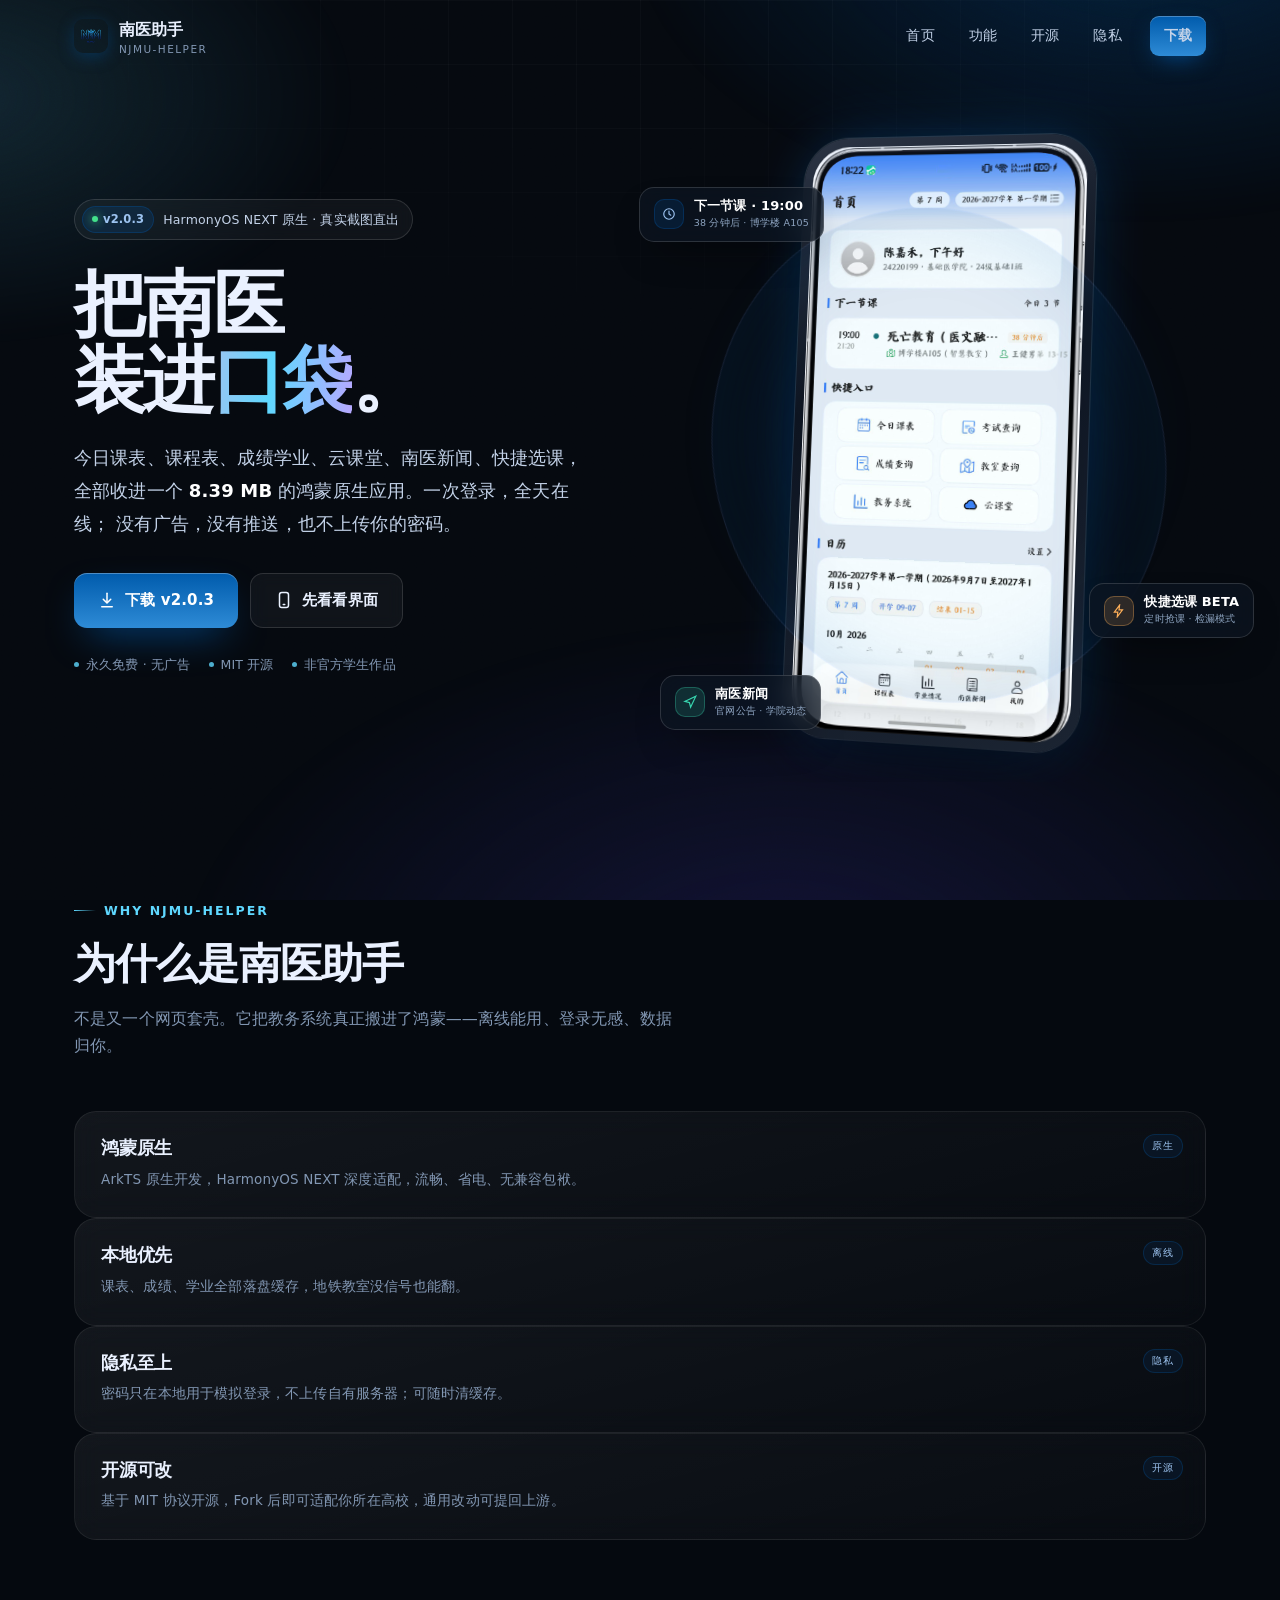
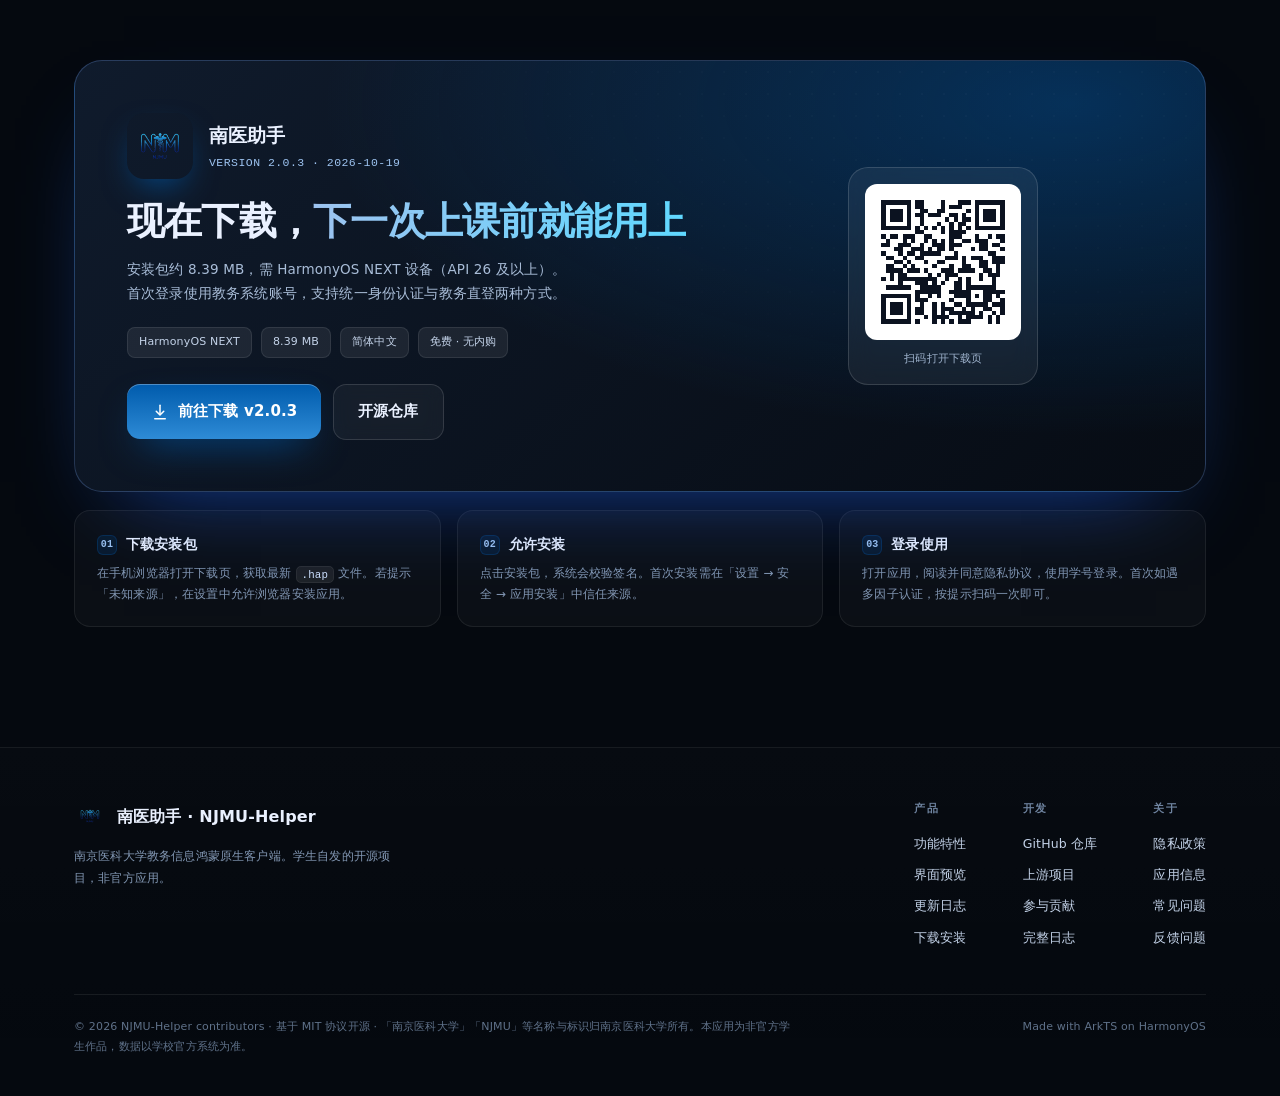
==== docs/index.html @ e56239ab "docs: 添加项目介绍页（GitHub Pages 源 /docs） 南医蓝主题多页面介绍站：首页/功能/开源/隐私，含真实截图、下载二维码与开源地址" ====
<!DOCTYPE html>
<html lang="zh-CN">
<head>
<meta charset="utf-8">
<meta name="viewport" content="width=device-width,initial-scale=1">
<title>南医助手 · 南京医科大学鸿蒙原生教务助手</title>
<meta name="description" content="南京医科大学（NJMU）教务信息鸿蒙原生客户端：课表、成绩、学业、云课堂、南医新闻、快捷选课，本地优先、隐私至上、MIT 开源。">
<link rel="icon" href="assets/icon.png">
<link rel="stylesheet" href="assets/style.css">
</head>
<body>
<div class="bg-layer"></div><div class="bg-grid"></div><div class="grain"></div>
<header class="nav" id="nav">
  <div class="wrap nav-in">
    <a class="brand" href="index.html"><img src="assets/icon.png" alt="南医助手"><span>南医助手<small>NJMU-Helper</small></span></a>
    <nav class="nav-links" id="navLinks">
      <a href="index.html" class="active">首页</a>
      <a href="features.html" class="">功能</a>
      <a href="opensource.html" class="">开源</a>
      <a href="privacy.html" class="">隐私</a>
      <a class="nav-cta" href="https://www.sydxky.cn/detail.php?id=1034" target="_blank" rel="noopener">下载</a>
    </nav>
    <button class="nav-toggle" id="navToggle" aria-label="菜单"><span></span><span></span><span></span></button>
  </div>
</header><main>
<section class="hero">
    <div class="wrap hero-grid">
      <div>
        <div class="badge reveal">
          <b><i></i>v2.0.3</b>
          HarmonyOS NEXT 原生 · 真实截图直出
        </div>
        <h1 class="reveal" style="--d:60ms">把南医<br />装进<em>口袋</em>。</h1>
        <p class="lead reveal" style="--d:120ms">
          今日课表、课程表、成绩学业、云课堂、南医新闻、快捷选课，
          全部收进一个 <b>8.39&nbsp;MB</b> 的鸿蒙原生应用。一次登录，全天在线；
          没有广告，没有推送，也不上传你的密码。
        </p>
        <div class="hero-actions reveal" style="--d:180ms">
          <a class="btn btn-primary" href="https://www.sydxky.cn/detail.php?id=1034" target="_blank" rel="noopener">
            <svg viewBox="0 0 24 24" fill="none" stroke="currentColor" stroke-width="2" stroke-linecap="round" stroke-linejoin="round"><path d="M12 3v12"/><path d="m7 11 5 5 5-5"/><path d="M5 21h14"/></svg>
            下载 v2.0.3
          </a>
          <a class="btn btn-ghost" href="features.html#screens">
            <svg viewBox="0 0 24 24" fill="none" stroke="currentColor" stroke-width="2" stroke-linecap="round" stroke-linejoin="round"><rect x="6" y="2" width="12" height="20" rx="3"/><path d="M11 18h2"/></svg>
            先看看界面
          </a>
        </div>
        <div class="hero-meta reveal" style="--d:240ms">
          <span><i></i>永久免费 · 无广告</span>
          <span><i></i>MIT 开源</span>
          <span><i></i>非官方学生作品</span>
        </div>
      </div>

      <div class="stage reveal" style="--d:140ms">
        <div class="phone">
          <div class="screen">
            <img class="shot" src="assets/shots/home.jpg" alt="南医助手首页：问候语、下一节课、快捷入口与校历" width="912" height="1920" />
          </div>
        </div>
        <div class="float f1">
          <div class="ico">
            <svg width="14" height="14" viewBox="0 0 24 24" fill="none" stroke="currentColor" stroke-width="2" stroke-linecap="round"><circle cx="12" cy="12" r="9"/><path d="M12 7v5l3 2"/></svg>
          </div>
          <div><b>下一节课 · 19:00</b><small>38 分钟后 · 博学楼 A105</small></div>
        </div>
        <div class="float f2">
          <div class="ico" style="background:rgba(255,176,89,.15);border-color:rgba(255,176,89,.32);color:#ffb059">
            <svg width="14" height="14" viewBox="0 0 24 24" fill="none" stroke="currentColor" stroke-width="2" stroke-linecap="round"><path d="M13 2 4 14h6l-1 8 9-12h-6l1-8z"/></svg>
          </div>
          <div><b>快捷选课 BETA</b><small>定时抢课 · 检漏模式</small></div>
        </div>
        <div class="float f3">
          <div class="ico" style="background:rgba(56,214,176,.15);border-color:rgba(56,214,176,.3);color:#38d6b0">
            <svg width="14" height="14" viewBox="0 0 24 24" fill="none" stroke="currentColor" stroke-width="2" stroke-linecap="round"><path d="M3 11 22 2l-9 19-2-8-8-2z"/></svg>
          </div>
          <div><b>南医新闻</b><small>官网公告 · 学院动态</small></div>
        </div>
      </div>
    </div>
  </section>
  <section class="features" id="why">
    <div class="wrap">
      <div class="sec-head reveal">
        <div class="eyebrow">Why NJMU-Helper</div>
        <h2>为什么是南医助手</h2>
        <p>不是又一个网页套壳。它把教务系统真正搬进了鸿蒙——离线能用、登录无感、数据归你。</p>
      </div>
      <div class="grid">
        <article class="card c3 reveal"><span class="tag">原生</span><h3>鸿蒙原生</h3><p>ArkTS 原生开发，HarmonyOS NEXT 深度适配，流畅、省电、无兼容包袱。</p></article>
        <article class="card c3 reveal" style="--d:60ms"><span class="tag">离线</span><h3>本地优先</h3><p>课表、成绩、学业全部落盘缓存，地铁教室没信号也能翻。</p></article>
        <article class="card c3 reveal" style="--d:120ms"><span class="tag">隐私</span><h3>隐私至上</h3><p>密码只在本地用于模拟登录，不上传自有服务器；可随时清缓存。</p></article>
        <article class="card c3 reveal" style="--d:180ms"><span class="tag">开源</span><h3>开源可改</h3><p>基于 MIT 协议开源，Fork 后即可适配你所在高校，通用改动可提回上游。</p></article>
      </div>
    </div>
  </section>
<section class="dl" id="download">
    <div class="wrap">
      <div class="dl-card reveal">
        <div class="dl-left">
          <div class="dl-app">
            <img src="assets/icon.png" alt="南医助手图标" />
            <div><div class="n">南医助手</div><div class="v">VERSION 2.0.3 · 2026-10-19</div></div>
          </div>
          <h2>现在下载，<em>下一次上课前就能用上</em></h2>
          <p class="p">安装包约 8.39&nbsp;MB，需 HarmonyOS NEXT 设备（API 26 及以上）。首次登录使用教务系统账号，支持统一身份认证与教务直登两种方式。</p>
          <div class="dl-meta">
            <span>HarmonyOS NEXT</span>
            <span>8.39 MB</span>
            <span>简体中文</span>
            <span>免费 · 无内购</span>
          </div>
          <div class="dl-btns">
            <a class="btn btn-primary" href="https://www.sydxky.cn/detail.php?id=1034" target="_blank" rel="noopener">
              <svg viewBox="0 0 24 24" fill="none" stroke="currentColor" stroke-width="2" stroke-linecap="round" stroke-linejoin="round"><path d="M12 3v12"/><path d="m7 11 5 5 5-5"/><path d="M5 21h14"/></svg>
              前往下载 v2.0.3
            </a>
            <a class="btn btn-ghost" id="repoBtn2" href="#" target="_blank" rel="noopener">开源仓库</a>
          </div>
        </div>
        <div class="dl-right">
          <div class="qr">
            <div class="code" id="qrBox"><svg viewBox="-2 -2 33 33" xmlns="http://www.w3.org/2000/svg" role="img" aria-label="扫码下载南医助手"><rect x="-2" y="-2" width="33" height="33" fill="#ffffff"/><g fill="#0b1220" shape-rendering="crispEdges"><rect x="0" y="0" width="7" height="1"/><rect x="8" y="0" width="2" height="1"/><rect x="14" y="0" width="1" height="1"/><rect x="18" y="0" width="3" height="1"/><rect x="22" y="0" width="7" height="1"/><rect x="0" y="1" width="1" height="1"/><rect x="6" y="1" width="1" height="1"/><rect x="8" y="1" width="2" height="1"/><rect x="14" y="1" width="1" height="1"/><rect x="16" y="1" width="3" height="1"/><rect x="22" y="1" width="1" height="1"/><rect x="28" y="1" width="1" height="1"/><rect x="0" y="2" width="1" height="1"/><rect x="2" y="2" width="3" height="1"/><rect x="6" y="2" width="1" height="1"/><rect x="9" y="2" width="2" height="1"/><rect x="13" y="2" width="2" height="1"/><rect x="20" y="2" width="1" height="1"/><rect x="22" y="2" width="1" height="1"/><rect x="24" y="2" width="3" height="1"/><rect x="28" y="2" width="1" height="1"/><rect x="0" y="3" width="1" height="1"/><rect x="2" y="3" width="3" height="1"/><rect x="6" y="3" width="1" height="1"/><rect x="8" y="3" width="2" height="1"/><rect x="11" y="3" width="3" height="1"/><rect x="16" y="3" width="2" height="1"/><rect x="19" y="3" width="1" height="1"/><rect x="22" y="3" width="1" height="1"/><rect x="24" y="3" width="3" height="1"/><rect x="28" y="3" width="1" height="1"/><rect x="0" y="4" width="1" height="1"/><rect x="2" y="4" width="3" height="1"/><rect x="6" y="4" width="1" height="1"/><rect x="9" y="4" width="1" height="1"/><rect x="15" y="4" width="1" height="1"/><rect x="17" y="4" width="1" height="1"/><rect x="19" y="4" width="2" height="1"/><rect x="22" y="4" width="1" height="1"/><rect x="24" y="4" width="3" height="1"/><rect x="28" y="4" width="1" height="1"/><rect x="0" y="5" width="1" height="1"/><rect x="6" y="5" width="1" height="1"/><rect x="9" y="5" width="1" height="1"/><rect x="13" y="5" width="1" height="1"/><rect x="16" y="5" width="1" height="1"/><rect x="18" y="5" width="2" height="1"/><rect x="22" y="5" width="1" height="1"/><rect x="28" y="5" width="1" height="1"/><rect x="0" y="6" width="7" height="1"/><rect x="8" y="6" width="1" height="1"/><rect x="10" y="6" width="1" height="1"/><rect x="12" y="6" width="1" height="1"/><rect x="14" y="6" width="1" height="1"/><rect x="16" y="6" width="1" height="1"/><rect x="18" y="6" width="1" height="1"/><rect x="20" y="6" width="1" height="1"/><rect x="22" y="6" width="7" height="1"/><rect x="8" y="7" width="2" height="1"/><rect x="14" y="7" width="1" height="1"/><rect x="16" y="7" width="4" height="1"/><rect x="0" y="8" width="1" height="1"/><rect x="2" y="8" width="2" height="1"/><rect x="5" y="8" width="3" height="1"/><rect x="10" y="8" width="2" height="1"/><rect x="16" y="8" width="3" height="1"/><rect x="22" y="8" width="1" height="1"/><rect x="25" y="8" width="1" height="1"/><rect x="27" y="8" width="2" height="1"/><rect x="1" y="9" width="1" height="1"/><rect x="5" y="9" width="1" height="1"/><rect x="7" y="9" width="1" height="1"/><rect x="10" y="9" width="1" height="1"/><rect x="12" y="9" width="1" height="1"/><rect x="14" y="9" width="1" height="1"/><rect x="16" y="9" width="1" height="1"/><rect x="19" y="9" width="2" height="1"/><rect x="22" y="9" width="3" height="1"/><rect x="28" y="9" width="1" height="1"/><rect x="0" y="10" width="2" height="1"/><rect x="4" y="10" width="3" height="1"/><rect x="9" y="10" width="1" height="1"/><rect x="12" y="10" width="3" height="1"/><rect x="16" y="10" width="3" height="1"/><rect x="23" y="10" width="2" height="1"/><rect x="26" y="10" width="2" height="1"/><rect x="3" y="11" width="2" height="1"/><rect x="7" y="11" width="3" height="1"/><rect x="11" y="11" width="1" height="1"/><rect x="13" y="11" width="2" height="1"/><rect x="16" y="11" width="1" height="1"/><rect x="21" y="11" width="1" height="1"/><rect x="23" y="11" width="2" height="1"/><rect x="28" y="11" width="1" height="1"/><rect x="0" y="12" width="1" height="1"/><rect x="4" y="12" width="1" height="1"/><rect x="6" y="12" width="2" height="1"/><rect x="9" y="12" width="5" height="1"/><rect x="17" y="12" width="1" height="1"/><rect x="25" y="12" width="2" height="1"/><rect x="1" y="13" width="2" height="1"/><rect x="5" y="13" width="1" height="1"/><rect x="8" y="13" width="2" height="1"/><rect x="15" y="13" width="3" height="1"/><rect x="19" y="13" width="1" height="1"/><rect x="21" y="13" width="3" height="1"/><rect x="26" y="13" width="3" height="1"/><rect x="3" y="14" width="2" height="1"/><rect x="6" y="14" width="1" height="1"/><rect x="10" y="14" width="1" height="1"/><rect x="13" y="14" width="2" height="1"/><rect x="19" y="14" width="1" height="1"/><rect x="23" y="14" width="2" height="1"/><rect x="26" y="14" width="3" height="1"/><rect x="1" y="15" width="2" height="1"/><rect x="5" y="15" width="1" height="1"/><rect x="7" y="15" width="1" height="1"/><rect x="12" y="15" width="1" height="1"/><rect x="16" y="15" width="1" height="1"/><rect x="19" y="15" width="2" height="1"/><rect x="23" y="15" width="2" height="1"/><rect x="27" y="15" width="1" height="1"/><rect x="1" y="16" width="4" height="1"/><rect x="6" y="16" width="3" height="1"/><rect x="10" y="16" width="1" height="1"/><rect x="14" y="16" width="3" height="1"/><rect x="18" y="16" width="4" height="1"/><rect x="24" y="16" width="2" height="1"/><rect x="27" y="16" width="1" height="1"/><rect x="2" y="17" width="1" height="1"/><rect x="4" y="17" width="2" height="1"/><rect x="11" y="17" width="1" height="1"/><rect x="13" y="17" width="1" height="1"/><rect x="15" y="17" width="3" height="1"/><rect x="23" y="17" width="1" height="1"/><rect x="25" y="17" width="3" height="1"/><rect x="0" y="18" width="1" height="1"/><rect x="2" y="18" width="1" height="1"/><rect x="4" y="18" width="9" height="1"/><rect x="15" y="18" width="1" height="1"/><rect x="18" y="18" width="1" height="1"/><rect x="20" y="18" width="1" height="1"/><rect x="23" y="18" width="1" height="1"/><rect x="26" y="18" width="1" height="1"/><rect x="4" y="19" width="1" height="1"/><rect x="8" y="19" width="3" height="1"/><rect x="12" y="19" width="1" height="1"/><rect x="14" y="19" width="1" height="1"/><rect x="17" y="19" width="2" height="1"/><rect x="20" y="19" width="1" height="1"/><rect x="26" y="19" width="1" height="1"/><rect x="1" y="20" width="6" height="1"/><rect x="9" y="20" width="5" height="1"/><rect x="17" y="20" width="2" height="1"/><rect x="20" y="20" width="7" height="1"/><rect x="8" y="21" width="6" height="1"/><rect x="16" y="21" width="5" height="1"/><rect x="24" y="21" width="5" height="1"/><rect x="0" y="22" width="7" height="1"/><rect x="8" y="22" width="1" height="1"/><rect x="11" y="22" width="1" height="1"/><rect x="13" y="22" width="1" height="1"/><rect x="17" y="22" width="4" height="1"/><rect x="22" y="22" width="1" height="1"/><rect x="24" y="22" width="2" height="1"/><rect x="27" y="22" width="1" height="1"/><rect x="0" y="23" width="1" height="1"/><rect x="6" y="23" width="1" height="1"/><rect x="8" y="23" width="3" height="1"/><rect x="16" y="23" width="1" height="1"/><rect x="20" y="23" width="1" height="1"/><rect x="24" y="23" width="2" height="1"/><rect x="28" y="23" width="1" height="1"/><rect x="0" y="24" width="1" height="1"/><rect x="2" y="24" width="3" height="1"/><rect x="6" y="24" width="1" height="1"/><rect x="9" y="24" width="1" height="1"/><rect x="12" y="24" width="1" height="1"/><rect x="14" y="24" width="1" height="1"/><rect x="17" y="24" width="2" height="1"/><rect x="20" y="24" width="5" height="1"/><rect x="26" y="24" width="3" height="1"/><rect x="0" y="25" width="1" height="1"/><rect x="2" y="25" width="3" height="1"/><rect x="6" y="25" width="1" height="1"/><rect x="8" y="25" width="2" height="1"/><rect x="12" y="25" width="1" height="1"/><rect x="14" y="25" width="3" height="1"/><rect x="19" y="25" width="1" height="1"/><rect x="21" y="25" width="1" height="1"/><rect x="24" y="25" width="2" height="1"/><rect x="28" y="25" width="1" height="1"/><rect x="0" y="26" width="1" height="1"/><rect x="2" y="26" width="3" height="1"/><rect x="6" y="26" width="1" height="1"/><rect x="8" y="26" width="2" height="1"/><rect x="12" y="26" width="1" height="1"/><rect x="14" y="26" width="1" height="1"/><rect x="16" y="26" width="6" height="1"/><rect x="23" y="26" width="1" height="1"/><rect x="26" y="26" width="1" height="1"/><rect x="28" y="26" width="1" height="1"/><rect x="0" y="27" width="1" height="1"/><rect x="6" y="27" width="1" height="1"/><rect x="10" y="27" width="1" height="1"/><rect x="12" y="27" width="4" height="1"/><rect x="18" y="27" width="1" height="1"/><rect x="20" y="27" width="4" height="1"/><rect x="25" y="27" width="1" height="1"/><rect x="27" y="27" width="1" height="1"/><rect x="0" y="28" width="7" height="1"/><rect x="8" y="28" width="1" height="1"/><rect x="12" y="28" width="1" height="1"/><rect x="14" y="28" width="1" height="1"/><rect x="16" y="28" width="1" height="1"/><rect x="18" y="28" width="3" height="1"/><rect x="25" y="28" width="1" height="1"/><rect x="27" y="28" width="1" height="1"/></g></svg></div>
            <span>扫码打开下载页</span>
          </div>
        </div>
      </div>

      <div class="steps">
        <div class="step reveal"><b><i>01</i>下载安装包</b><p>在手机浏览器打开下载页，获取最新 <code>.hap</code> 文件。若提示「未知来源」，在设置中允许浏览器安装应用。</p></div>
        <div class="step reveal" style="--d:70ms"><b><i>02</i>允许安装</b><p>点击安装包，系统会校验签名。首次安装需在「设置 → 安全 → 应用安装」中信任来源。</p></div>
        <div class="step reveal" style="--d:140ms"><b><i>03</i>登录使用</b><p>打开应用，阅读并同意隐私协议，使用学号登录。首次如遇多因子认证，按提示扫码一次即可。</p></div>
      </div>
    </div>
  </section>
</main>
<footer>
  <div class="wrap">
    <div class="foot-top">
      <div class="foot-brand">
        <div><img src="assets/icon.png" alt="">南医助手 · NJMU-Helper</div>
        <p>南京医科大学教务信息鸿蒙原生客户端。学生自发的开源项目，非官方应用。</p>
      </div>
      <div class="foot-links">
        <div class="foot-col"><h5>产品</h5>
          <a href="features.html">功能特性</a>
          <a href="features.html#screens">界面预览</a>
          <a href="opensource.html#changelog">更新日志</a>
          <a href="https://www.sydxky.cn/detail.php?id=1034" target="_blank" rel="noopener">下载安装</a>
        </div>
        <div class="foot-col"><h5>开发</h5>
          <a id="repoBtn3" href="#" target="_blank" rel="noopener">GitHub 仓库</a>
          <a href="https://github.com/FengHDSL/XJAU-Helper" target="_blank" rel="noopener">上游项目</a>
          <a id="contribLink" href="#" target="_blank" rel="noopener">参与贡献</a>
          <a id="changelogLink" href="#" target="_blank" rel="noopener">完整日志</a>
        </div>
        <div class="foot-col"><h5>关于</h5>
          <a href="privacy.html">隐私政策</a>
          <a href="features.html">应用信息</a>
          <a href="features.html#faq">常见问题</a>
          <a href="https://www.sydxky.cn/detail.php?id=1034" target="_blank" rel="noopener">反馈问题</a>
        </div>
      </div>
    </div>
    <div class="foot-bot">
      <div class="disclaimer">© 2026 NJMU-Helper contributors · 基于 MIT 协议开源 · 「南京医科大学」「NJMU」等名称与标识归南京医科大学所有。本应用为非官方学生作品，数据以学校官方系统为准。</div>
      <div>Made with ArkTS on HarmonyOS</div>
    </div>
  </div>
</footer>
<script src="assets/app.js"></script>
</body>
</html>
---- docs/assets/style.css ----
/* ============ tokens ============ */
:root{
  --bg:#05090f;
  --bg-soft:#070d16;
  --ink:#eaf1ff;
  --ink-2:#c3d2e8;
  --muted:#8297b3;
  --muted-2:#5f7189;
  --brand:#005bac;
  --brand-2:#5fd8ff;
  --brand-deep:#005bac;
  --line:rgba(255,255,255,.075);
  --line-2:rgba(255,255,255,.13);
  --glass:rgba(255,255,255,.042);
  --glass-2:rgba(255,255,255,.07);
  --accent:#005bac;
  --accent-2:#2e8bd6;
  --accent-bright:#9dc3f0;
  --accent-glow:rgba(0,91,172,.5);
  --radius:22px;
  --shadow:0 30px 80px -30px rgba(0,0,0,.85);
  --font:"HarmonyOS Sans SC","PingFang SC","MiSans","Noto Sans SC","Microsoft YaHei",system-ui,-apple-system,"Segoe UI",sans-serif;
  --mono:"SF Mono","JetBrains Mono","Cascadia Code",ui-monospace,Menlo,Consolas,monospace;
  --max:1180px;
}
*{box-sizing:border-box}
html{scroll-behavior:smooth;scroll-padding-top:88px;-webkit-text-size-adjust:100%}
body{
  margin:0;background:var(--bg);color:var(--ink);font-family:var(--font);
  font-size:16px;line-height:1.7;letter-spacing:.01em;
  -webkit-font-smoothing:antialiased;overflow-x:hidden;
}
::selection{background:rgba(0,91,172,.35);color:#fff}
a{color:inherit;text-decoration:none}
code{font-family:var(--mono);font-size:.9em;padding:1.5px 5px;border-radius:5px;background:rgba(255,255,255,.075);border:1px solid rgba(255,255,255,.06);color:#cfe2ff}
img{max-width:100%;display:block}
button{font-family:inherit;border:0;background:none;color:inherit;cursor:pointer}
h1,h2,h3,h4{margin:0;font-weight:650;letter-spacing:-.02em;line-height:1.18}
p{margin:0}
ul{margin:0;padding:0;list-style:none}

/* ============ background layers ============ */
.bg-layer{position:fixed;inset:0;z-index:-2;overflow:hidden;pointer-events:none}
.bg-layer::before{
  content:"";position:absolute;inset:-20%;
  background:
    radial-gradient(46% 38% at 78% 8%,rgba(0,91,172,.30),transparent 62%),
    radial-gradient(34% 30% at 12% 22%,rgba(95,216,255,.14),transparent 65%),
    radial-gradient(50% 42% at 58% 92%,rgba(88,72,255,.16),transparent 68%);
  filter:blur(10px);
  animation:drift 24s ease-in-out infinite alternate;
}
@keyframes drift{
  0%{transform:translate3d(0,0,0) scale(1)}
  100%{transform:translate3d(-2.5%,2%,0) scale(1.06)}
}
.bg-grid{
  position:fixed;inset:0;z-index:-2;pointer-events:none;
  background-image:linear-gradient(rgba(255,255,255,.045) 1px,transparent 1px),
                   linear-gradient(90deg,rgba(255,255,255,.045) 1px,transparent 1px);
  background-size:64px 64px;
  mask-image:radial-gradient(ellipse 70% 55% at 50% 0%,#000 20%,transparent 78%);
  -webkit-mask-image:radial-gradient(ellipse 70% 55% at 50% 0%,#000 20%,transparent 78%);
  opacity:.6;
}
.grain{
  position:fixed;inset:0;z-index:-1;pointer-events:none;opacity:.28;mix-blend-mode:overlay;
  background-image:url("data:image/svg+xml,%3Csvg xmlns='http://www.w3.org/2000/svg' width='160' height='160'%3E%3Cfilter id='n'%3E%3CfeTurbulence type='fractalNoise' baseFrequency='.85' numOctaves='3'/%3E%3C/filter%3E%3Crect width='160' height='160' filter='url(%23n)' opacity='.5'/%3E%3C/svg%3E");
}

/* ============ layout ============ */
.wrap{width:100%;max-width:var(--max);margin:0 auto;padding:0 24px}
section{position:relative}
.sec-head{max-width:720px;margin-bottom:52px}
.eyebrow{
  display:inline-flex;align-items:center;gap:8px;
  font-size:12.5px;letter-spacing:.16em;text-transform:uppercase;
  color:var(--brand-2);font-weight:600;margin-bottom:18px;
}
.eyebrow::before{content:"";width:22px;height:1px;background:linear-gradient(90deg,var(--brand-2),transparent)}
.sec-head h2{font-size:clamp(28px,3.4vw,42px);margin-bottom:16px}
.sec-head h2 em{font-style:normal;background:linear-gradient(100deg,#9dc3f0,#5fd8ff 60%,#9dc3f0);-webkit-background-clip:text;background-clip:text;color:transparent}
.sec-head p{color:var(--muted);font-size:16px;max-width:600px}

/* ============ nav ============ */
.nav{
  position:fixed;top:0;left:0;right:0;z-index:60;
  transition:background .35s ease,border-color .35s ease,backdrop-filter .35s ease;
  border-bottom:1px solid transparent;
}
.nav.scrolled{
  background:rgba(5,9,15,.72);backdrop-filter:blur(20px) saturate(150%);
  -webkit-backdrop-filter:blur(20px) saturate(150%);
  border-bottom-color:var(--line);
}
.nav-in{display:flex;align-items:center;gap:14px;height:72px}
.brand{display:flex;align-items:center;gap:11px;font-weight:700;letter-spacing:-.01em;font-size:16px}
.brand img{width:34px;height:34px;border-radius:9px;box-shadow:0 4px 16px rgba(0,91,172,.35)}
.brand span small{display:block;font-size:10.5px;font-weight:500;letter-spacing:.14em;color:var(--muted);text-transform:uppercase;line-height:1.2}
.nav-links{display:flex;gap:6px;margin-left:auto}
.nav-links a{
  padding:8px 14px;border-radius:9px;font-size:14px;color:var(--ink-2);
  transition:color .2s,background .2s;
}
.nav-links a:hover{color:#fff;background:var(--glass)}
.nav-cta{
  margin-left:8px;display:inline-flex;align-items:center;gap:8px;
  padding:9px 18px;border-radius:11px;font-size:14px;font-weight:600;
  background:linear-gradient(180deg,#005bac,#2e8bd6);
  box-shadow:0 8px 24px -8px rgba(0,91,172,.85),inset 0 1px 0 rgba(255,255,255,.28);
  transition:transform .2s,box-shadow .2s;
}
.nav-cta:hover{transform:translateY(-1px);box-shadow:0 14px 30px -10px rgba(0,91,172,.95)}
.nav-toggle{display:none;width:40px;height:40px;border-radius:10px;border:1px solid var(--line);align-items:center;justify-content:center}
.nav-toggle span{display:block;width:16px;height:1.5px;background:#fff;position:relative}
.nav-toggle span::before,.nav-toggle span::after{content:"";position:absolute;left:0;width:16px;height:1.5px;background:#fff}
.nav-toggle span::before{top:-5px}.nav-toggle span::after{top:5px}

/* ============ hero ============ */
.hero{padding:132px 0 40px;overflow:hidden}
.hero-grid{display:grid;grid-template-columns:1.02fr .98fr;gap:40px;align-items:center}
.badge{
  display:inline-flex;align-items:center;gap:9px;padding:6px 13px 6px 7px;border-radius:99px;
  border:1px solid var(--line-2);background:var(--glass);font-size:12.5px;color:var(--ink-2);
  margin-bottom:26px;backdrop-filter:blur(8px);
}
.badge b{
  display:inline-flex;align-items:center;gap:5px;padding:3px 9px;border-radius:99px;
  background:rgba(0,91,172,.18);color:#9dc3f0;font-size:11.5px;font-weight:600;
  border:1px solid rgba(0,91,172,.3);
}
.badge i{width:6px;height:6px;border-radius:50%;background:#43e08b;box-shadow:0 0 10px #43e08b;display:inline-block}
.hero h1{
  font-size:clamp(40px,6vw,72px);line-height:1.06;letter-spacing:-.035em;font-weight:750;
  margin-bottom:22px;
}
.hero h1 em{
  font-style:normal;position:relative;
  background:linear-gradient(96deg,#9dc3f0 0%,#5fd8ff 42%,#b7a8ff 100%);
  -webkit-background-clip:text;background-clip:text;color:transparent;
}
.hero .lead{font-size:clamp(15.5px,1.5vw,18px);color:var(--ink-2);max-width:520px;line-height:1.85}
.hero .lead b{color:#fff;font-weight:600}
.hero-actions{display:flex;flex-wrap:wrap;gap:12px;margin-top:32px}
.btn{
  display:inline-flex;align-items:center;justify-content:center;gap:9px;
  padding:14px 24px;border-radius:13px;font-size:15px;font-weight:600;
  transition:transform .22s cubic-bezier(.2,.7,.3,1),box-shadow .22s,background .22s;
}
.btn-primary{
  background:linear-gradient(180deg,#005bac,#2e8bd6);color:#fff;
  box-shadow:0 16px 40px -16px rgba(0,91,172,.95),inset 0 1px 0 rgba(255,255,255,.3);
}
.btn-primary:hover{transform:translateY(-2px);box-shadow:0 22px 48px -16px rgba(0,91,172,1)}
.btn-ghost{border:1px solid var(--line-2);background:var(--glass);color:var(--ink);backdrop-filter:blur(8px)}
.btn-ghost:hover{background:var(--glass-2);transform:translateY(-2px)}
.btn svg{width:18px;height:18px;flex:none}
.hero-meta{display:flex;flex-wrap:wrap;gap:18px;margin-top:26px;font-size:12.5px;color:var(--muted)}
.hero-meta span{display:inline-flex;align-items:center;gap:7px}
.hero-meta i{width:5px;height:5px;border-radius:50%;background:var(--brand-2);opacity:.8}

/* phone stage */
.stage{position:relative;display:flex;justify-content:center;align-items:center;min-height:600px}
.stage::before{
  content:"";position:absolute;width:460px;height:460px;border-radius:50%;
  background:radial-gradient(circle,rgba(0,91,172,.42),rgba(0,91,172,0) 66%);
  filter:blur(30px);
}
.stage::after{
  content:"";position:absolute;inset:12% 8% 6% 8%;border-radius:50%;
  border:1px solid rgba(120,170,255,.14);transform:rotate(-18deg);
  box-shadow:0 0 90px rgba(0,91,172,.16) inset;
}
.phone{
  position:relative;width:302px;border-radius:46px;padding:9px;
  background:linear-gradient(160deg,#2b3444,#0d1420 40%,#1b2432);
  box-shadow:var(--shadow),0 0 0 1px rgba(255,255,255,.14),0 0 60px -10px rgba(0,91,172,.5);
  transform:perspective(1600px) rotateY(-13deg) rotateX(4deg) rotateZ(1.2deg);
  transition:transform .8s cubic-bezier(.2,.8,.2,1);
}
.stage:hover .phone{transform:perspective(1600px) rotateY(-4deg) rotateX(2deg) rotateZ(0deg)}
.screen{
  position:relative;border-radius:38px;overflow:hidden;background:#070c14;
  height:592px;display:flex;flex-direction:column;
}
.screen::after{
  content:"";position:absolute;inset:0;border-radius:38px;pointer-events:none;
  box-shadow:inset 0 0 0 1px rgba(255,255,255,.07),inset 0 20px 40px -20px rgba(120,170,255,.25);
}
.shot{width:100%;height:100%;object-fit:cover;object-position:top center;display:block}

/* floating chips */
.float{
  position:absolute;z-index:6;display:flex;align-items:center;gap:10px;
  padding:10px 14px;border-radius:15px;border:1px solid rgba(255,255,255,.14);
  background:rgba(13,21,33,.72);backdrop-filter:blur(16px) saturate(160%);
  box-shadow:0 18px 40px -20px rgba(0,0,0,.9);
  font-size:11.5px;color:#cfe2ff;animation:bob 7s ease-in-out infinite;
}
.float b{display:block;font-size:13px;color:#fff;font-weight:650;line-height:1.3}
.float small{display:block;font-size:9.5px;color:#8ea4c0;letter-spacing:.02em}
.float .ico{
  width:30px;height:30px;border-radius:10px;display:grid;place-items:center;flex:none;
  background:rgba(0,91,172,.16);border:1px solid rgba(0,91,172,.3);color:#9dc3f0;
}
.float.f1{top:9%;left:-6%;animation-delay:-1.4s}
.float.f2{bottom:17%;right:-9%;animation-delay:-3.2s}
.float.f3{bottom:2%;left:-2%;animation-delay:-5s}
@keyframes bob{0%,100%{transform:translateY(0)}50%{transform:translateY(-11px)}}

/* ============ stats ============ */
.stats{padding:56px 0 0}
.stats-in{
  display:grid;grid-template-columns:repeat(5,1fr);
  border:1px solid var(--line);border-radius:20px;overflow:hidden;
  background:linear-gradient(180deg,rgba(255,255,255,.045),rgba(255,255,255,.012));
  backdrop-filter:blur(14px);
}
.stat{padding:26px 20px;text-align:center;border-right:1px solid var(--line)}
.stat:last-child{border-right:0}
.stat b{display:block;font-size:clamp(22px,2.4vw,30px);font-weight:750;letter-spacing:-.03em;background:linear-gradient(180deg,#fff,#9dc3f0);-webkit-background-clip:text;background-clip:text;color:transparent}
.stat span{display:block;font-size:11.5px;color:var(--muted);margin-top:5px;letter-spacing:.04em}

/* ============ features bento ============ */
.features{padding:110px 0 0}
.bento{display:grid;grid-template-columns:repeat(12,1fr);gap:16px}
.card{
  position:relative;overflow:hidden;padding:26px;border-radius:var(--radius);
  border:1px solid var(--line);background:linear-gradient(165deg,rgba(255,255,255,.058),rgba(255,255,255,.016));
  backdrop-filter:blur(14px);
  transition:transform .35s cubic-bezier(.2,.7,.3,1),border-color .35s,box-shadow .35s;
}
.card::before{
  content:"";position:absolute;inset:0;border-radius:inherit;pointer-events:none;
  background:radial-gradient(360px 200px at var(--mx,50%) var(--my,0%),rgba(95,216,255,.12),transparent 70%);
  opacity:0;transition:opacity .4s;
}
.card:hover{transform:translateY(-4px);border-color:rgba(120,170,255,.3);box-shadow:0 30px 60px -35px rgba(20,80,200,.7)}
.card:hover::before{opacity:1}
.card .ico{
  width:44px;height:44px;border-radius:13px;display:grid;place-items:center;margin-bottom:18px;
  background:linear-gradient(150deg,rgba(0,91,172,.22),rgba(95,216,255,.08));
  border:1px solid rgba(120,170,255,.24);color:#9dc3f0;
  box-shadow:inset 0 1px 0 rgba(255,255,255,.12);
}
.card .ico svg{width:21px;height:21px}
.card h3{font-size:17.5px;margin-bottom:9px;letter-spacing:-.01em}
.card p{font-size:13.5px;color:var(--muted);line-height:1.75}
.card .tag{
  position:absolute;top:22px;right:22px;font-size:9.5px;letter-spacing:.1em;text-transform:uppercase;
  color:#9dc3f0;padding:3px 8px;border:1px solid rgba(0,91,172,.28);border-radius:99px;background:rgba(0,91,172,.1);
}
.card .tag.warn{color:#ffcf9e;border-color:rgba(255,176,89,.35);background:rgba(255,176,89,.12)}
.card .klist{display:flex;flex-wrap:wrap;gap:6px;margin-top:16px}
.card .klist span{font-size:10.5px;color:#a9bdd8;padding:4px 9px;border-radius:7px;background:rgba(255,255,255,.055);border:1px solid var(--line)}
.c7{grid-column:span 7}
.c5{grid-column:span 5}
.c4{grid-column:span 4}
.c3{grid-column:span 3}
.c6{grid-column:span 6}

/* mini timetable */
.mini{
  margin-top:20px;display:grid;grid-template-columns:22px repeat(5,1fr);gap:4px;
  font-size:7.5px;color:#7f93ad;
}
.mini .h{text-align:center;padding-bottom:2px}
.mini .r{display:flex;align-items:center;justify-content:center;font-size:7px;color:#5f7189}
.slot{height:26px;border-radius:6px;background:rgba(255,255,255,.035);border:1px solid rgba(255,255,255,.04)}
.slot.b1{background:linear-gradient(150deg,rgba(77,141,255,.42),rgba(77,141,255,.16));border-color:rgba(77,141,255,.35)}
.slot.b2{background:linear-gradient(150deg,rgba(56,214,176,.38),rgba(56,214,176,.14));border-color:rgba(56,214,176,.32)}
.slot.b3{background:linear-gradient(150deg,rgba(167,139,250,.38),rgba(167,139,250,.14));border-color:rgba(167,139,250,.32)}
.slot.b4{background:linear-gradient(150deg,rgba(255,176,89,.34),rgba(255,176,89,.12));border-color:rgba(255,176,89,.3)}

/* score bars in card */
.bars{display:flex;align-items:flex-end;gap:9px;height:92px;margin-top:22px}
.bars div{flex:1;border-radius:6px 6px 3px 3px;background:linear-gradient(180deg,#2e8bd6,rgba(0,91,172,.18));position:relative}
.bars div:nth-child(2){background:linear-gradient(180deg,#5fd8ff,rgba(95,216,255,.16))}
.bars div:nth-child(3){background:linear-gradient(180deg,#a78bfa,rgba(167,139,250,.16))}
.bars div:nth-child(4){background:linear-gradient(180deg,#38d6b0,rgba(56,214,176,.16))}
.bars div span{position:absolute;bottom:-18px;left:0;right:0;text-align:center;font-size:8.5px;color:#7d92ae}

/* ============ screens ============ */
.screens{padding:120px 0 0}
.gallery{
  display:grid;grid-template-columns:repeat(3,1fr);gap:46px 30px;margin-top:56px;
}
.shot-card{margin:0;display:flex;flex-direction:column;align-items:center;gap:16px}
.shot-card .phone{
  width:100%;max-width:288px;transform:none;margin:0;
  transition:transform .5s cubic-bezier(.2,.8,.2,1),box-shadow .5s;
}
.shot-card:hover .phone{transform:translateY(-8px);box-shadow:var(--shadow),0 0 0 1px rgba(255,255,255,.22),0 28px 70px -28px rgba(0,91,172,.6)}
.shot-card .screen{height:auto;aspect-ratio:912/1920}
.shot-card .screen::after{box-shadow:inset 0 0 0 1px rgba(255,255,255,.06)}
.shot-card figcaption{display:flex;gap:13px;align-items:flex-start;width:100%;max-width:288px}
.shot-card .no{
  flex:none;font-family:var(--mono);font-size:12px;font-weight:700;line-height:1;color:#9dc3f0;
  padding:6px 8px;border-radius:9px;background:rgba(0,91,172,.12);border:1px solid rgba(0,91,172,.22);
}
.shot-card figcaption h4{font-size:15px;margin-bottom:5px;color:#eaf2ff;letter-spacing:.01em}
.shot-card figcaption p{font-size:12.5px;color:var(--muted);line-height:1.6}

/* ============ details ============ */
.details{padding:120px 0 0}
.detail-grid{display:grid;grid-template-columns:repeat(2,1fr);gap:16px}
.detail{
  display:flex;gap:20px;padding:28px;border-radius:20px;border:1px solid var(--line);
  background:linear-gradient(150deg,rgba(255,255,255,.05),rgba(255,255,255,.012));
  transition:border-color .3s,background .3s;
}
.detail:hover{border-color:rgba(120,170,255,.26);background:linear-gradient(150deg,rgba(255,255,255,.07),rgba(255,255,255,.02))}
.detail .n{
  font-family:var(--mono);font-size:11px;color:#9dc3f0;letter-spacing:.08em;padding-top:4px;flex:none;
  width:26px;
}
.detail h4{font-size:16px;margin-bottom:7px}
.detail p{font-size:13px;color:var(--muted);line-height:1.75}

/* ============ changelog ============ */
.log{padding:120px 0 0}
.timeline{position:relative;padding-left:26px}
.timeline::before{content:"";position:absolute;left:5px;top:8px;bottom:8px;width:1px;background:linear-gradient(180deg,rgba(95,216,255,.6),rgba(255,255,255,.08) 40%,transparent)}
.tl-item{position:relative;padding:0 0 34px 0}
.tl-item::before{
  content:"";position:absolute;left:-25px;top:7px;width:9px;height:9px;border-radius:50%;
  background:#0a1119;border:1.5px solid rgba(120,170,255,.55);
}
.tl-item.new::before{background:#2e8bd6;border-color:#9dc3f0;box-shadow:0 0 0 4px rgba(0,91,172,.16),0 0 16px rgba(74,148,255,.9)}
.tl-head{display:flex;align-items:baseline;gap:12px;flex-wrap:wrap;margin-bottom:8px}
.tl-head b{font-size:16px;letter-spacing:-.01em}
.tl-head time{font-size:11.5px;color:var(--muted);font-family:var(--mono)}
.tl-head .pill{font-size:9.5px;padding:2px 8px;border-radius:99px;background:rgba(0,91,172,.16);border:1px solid rgba(0,91,172,.3);color:#9dc3f0;letter-spacing:.06em}
.tl-item ul li{position:relative;padding-left:15px;font-size:13.5px;color:var(--ink-2);line-height:1.8}
.tl-item ul li::before{content:"";position:absolute;left:2px;top:11px;width:4px;height:4px;border-radius:50%;background:rgba(159,179,205,.5)}

/* ============ open source ============ */
.oss{padding:120px 0 0}
.oss-card{
  position:relative;overflow:hidden;border-radius:26px;border:1px solid var(--line-2);
  background:linear-gradient(150deg,rgba(18,30,48,.92),rgba(8,13,21,.92));
  display:grid;grid-template-columns:1.02fr .98fr;gap:36px;padding:44px;
}
.oss-card::before{
  content:"";position:absolute;width:520px;height:520px;right:-160px;top:-220px;border-radius:50%;
  background:radial-gradient(circle,rgba(0,91,172,.28),transparent 66%);filter:blur(18px);
}
.oss-card h2{font-size:clamp(24px,2.6vw,32px);margin-bottom:14px}
.oss-card p{color:var(--muted);font-size:14px;line-height:1.8}
.oss-stats{display:flex;gap:26px;margin:24px 0 26px;flex-wrap:wrap}
.oss-stats div b{display:block;font-size:22px;font-weight:750;letter-spacing:-.03em;color:#fff}
.oss-stats div span{font-size:11px;color:var(--muted);letter-spacing:.04em}
.chips{display:flex;flex-wrap:wrap;gap:7px;margin-bottom:26px}
.chips span{
  font-size:11px;color:#b7c9e2;padding:5px 11px;border-radius:8px;
  background:rgba(255,255,255,.05);border:1px solid var(--line);
}
.terminal{
  position:relative;border-radius:16px;border:1px solid rgba(255,255,255,.12);
  background:rgba(3,7,12,.85);overflow:hidden;box-shadow:0 26px 60px -30px #000;
}
.term-bar{display:flex;align-items:center;gap:6px;padding:11px 13px;border-bottom:1px solid rgba(255,255,255,.07);background:rgba(255,255,255,.025)}
.term-bar i{width:9px;height:9px;border-radius:50%;background:#ff5f57}
.term-bar i:nth-child(2){background:#febc2e}
.term-bar i:nth-child(3){background:#28c840}
.term-bar span{margin-left:8px;font-size:10.5px;color:#6b7f99;font-family:var(--mono)}
.term-body{padding:18px;font-family:var(--mono);font-size:11.5px;line-height:2;color:#b7c9e2;white-space:pre-wrap;overflow-wrap:anywhere}
.term-body .c{color:#5f7189}
.term-body .g{color:#5fe0a8}
.term-body .b{color:#9dc3f0}
.copy{
  position:absolute;top:9px;right:10px;font-size:10px;color:#8ea4c0;
  padding:4px 9px;border-radius:6px;border:1px solid rgba(255,255,255,.1);background:rgba(255,255,255,.05);
  transition:color .2s,background .2s;
}
.copy:hover{color:#fff;background:rgba(255,255,255,.11)}

/* ============ download ============ */
.dl{padding:120px 0 0}
.dl-card{
  position:relative;overflow:hidden;border-radius:28px;padding:52px;
  border:1px solid rgba(120,170,255,.26);
  background:
    radial-gradient(120% 140% at 88% 10%,rgba(0,91,172,.42),transparent 55%),
    linear-gradient(140deg,rgba(16,28,46,.96),rgba(7,12,20,.98));
  box-shadow:0 40px 90px -50px rgba(30,90,220,.8);
  display:grid;grid-template-columns:1.15fr .85fr;gap:40px;align-items:center;
}
.dl-card::after{
  content:"";position:absolute;inset:0;pointer-events:none;
  background-image:radial-gradient(rgba(255,255,255,.08) 1px,transparent 1px);
  background-size:22px 22px;opacity:.36;
  mask-image:radial-gradient(ellipse at 80% 0%,#000,transparent 62%);
  -webkit-mask-image:radial-gradient(ellipse at 80% 0%,#000,transparent 62%);
}
.dl-left{position:relative;z-index:2}
.dl-app{display:flex;align-items:center;gap:16px;margin-bottom:20px}
.dl-app img{width:66px;height:66px;border-radius:17px;box-shadow:0 14px 34px -12px rgba(0,91,172,.9)}
.dl-app .n{font-size:19px;font-weight:700}
.dl-app .v{font-size:11.5px;color:#9dc3f0;margin-top:2px;font-family:var(--mono);letter-spacing:.04em}
.dl-card h2{font-size:clamp(26px,3vw,38px);margin-bottom:12px;line-height:1.2}
.dl-card h2 em{font-style:normal;background:linear-gradient(96deg,#9dc3f0,#5fd8ff);-webkit-background-clip:text;background-clip:text;color:transparent}
.dl-card .p{font-size:13.5px;color:#a9bdd8;line-height:1.8;max-width:440px}
.dl-meta{display:flex;flex-wrap:wrap;gap:9px;margin:22px 0 26px}
.dl-meta span{font-size:11px;color:#c3d2e8;padding:5px 11px;border-radius:8px;background:rgba(255,255,255,.07);border:1px solid rgba(255,255,255,.09)}
.dl-btns{display:flex;flex-wrap:wrap;gap:12px}
.dl-right{position:relative;z-index:2;display:flex;justify-content:center}
.qr{
  width:190px;padding:16px;border-radius:20px;background:rgba(255,255,255,.06);
  border:1px solid rgba(255,255,255,.14);backdrop-filter:blur(12px);text-align:center;
}
.qr .code{
  width:100%;aspect-ratio:1;border-radius:12px;background:#fff;display:grid;place-items:center;
  padding:8px;
}
.qr .code svg{width:100%;height:100%}
.qr span{display:block;font-size:10.5px;color:#9fb3cd;margin-top:10px;letter-spacing:.02em}
.steps{display:grid;grid-template-columns:repeat(3,1fr);gap:16px;margin-top:18px}
.step{padding:22px;border-radius:16px;border:1px solid var(--line);background:rgba(255,255,255,.028)}
.step b{display:flex;align-items:center;gap:9px;font-size:13.5px;margin-bottom:7px}
.step b i{
  width:20px;height:20px;border-radius:6px;display:grid;place-items:center;font-style:normal;
  font-size:10px;font-family:var(--mono);color:#9dc3f0;background:rgba(0,91,172,.16);border:1px solid rgba(0,91,172,.28);
}
.step p{font-size:12px;color:var(--muted);line-height:1.7}

/* ============ faq ============ */
.faq{padding:120px 0 0}
.faq-list{border-top:1px solid var(--line)}
details{border-bottom:1px solid var(--line)}
summary{
  cursor:pointer;list-style:none;padding:22px 4px;display:flex;align-items:center;gap:16px;
  font-size:15.5px;font-weight:550;color:#cfe2ff;transition:color .2s;
}
summary::-webkit-details-marker{display:none}
summary:hover{color:#fff}
summary .plus{
  margin-left:auto;width:22px;height:22px;flex:none;border-radius:50%;position:relative;
  border:1px solid var(--line-2);transition:transform .3s,border-color .3s;
}
summary .plus::before,summary .plus::after{
  content:"";position:absolute;top:50%;left:50%;transform:translate(-50%,-50%);
  background:#9dc3f0;border-radius:2px;transition:opacity .3s;
}
summary .plus::before{width:9px;height:1.4px}
summary .plus::after{width:1.4px;height:9px}
details[open] summary .plus{transform:rotate(90deg);border-color:rgba(120,170,255,.5)}
details[open] summary .plus::after{opacity:0}
details p{padding:0 4px 24px;font-size:13.5px;color:var(--muted);line-height:1.85;max-width:820px}

/* ============ privacy ============ */
.privacy{padding:110px 0 0}
.pv-meta{display:flex;gap:22px;flex-wrap:wrap;font-family:var(--mono);font-size:12px;color:#7f93ad;margin-bottom:22px}
.privacy-card{max-width:880px;margin:0 auto;background:var(--glass);border:1px solid var(--line);border-radius:22px;padding:38px 40px;backdrop-filter:blur(20px) saturate(150%);box-shadow:var(--shadow)}
.pv-body h3{font-size:16.5px;color:#eaf2ff;margin:26px 0 12px;padding-left:13px;border-left:3px solid #005bac;line-height:1.45}
.pv-body h3:first-child{margin-top:0}
.pv-body h4{font-size:14px;color:#cfe0f7;margin:18px 0 8px}
.pv-body p{font-size:13.5px;color:var(--muted);line-height:1.85;margin:0 0 12px}
.pv-body ul{margin:0 0 12px;padding-left:20px}
.pv-body li{font-size:13.5px;color:var(--muted);line-height:1.85;margin-bottom:7px}
.pv-body b{color:#dbe8fa;font-weight:600}
.pv-mail{color:#9dc3f0;font-family:var(--mono)}
.pv-foot{margin-top:24px;padding-top:18px;border-top:1px dashed var(--line);font-size:12px;color:#6f84a0;letter-spacing:.02em}

/* ============ footer ============ */
footer{margin-top:120px;border-top:1px solid var(--line);padding:52px 0 40px;background:linear-gradient(180deg,rgba(255,255,255,.012),transparent)}
.foot-top{display:flex;justify-content:space-between;gap:40px;flex-wrap:wrap;margin-bottom:36px}
.foot-brand{max-width:340px}
.foot-brand div{display:flex;align-items:center;gap:11px;margin-bottom:14px;font-weight:700}
.foot-brand img{width:32px;height:32px;border-radius:9px}
.foot-brand p{font-size:12px;color:var(--muted);line-height:1.8}
.foot-links{display:flex;gap:56px;flex-wrap:wrap}
.foot-col h5{font-size:11px;letter-spacing:.14em;text-transform:uppercase;color:#6f84a0;margin:0 0 14px;font-weight:600}
.foot-col a{display:block;font-size:12.5px;color:var(--ink-2);margin-bottom:10px;transition:color .2s}
.foot-col a:hover{color:#fff}
.foot-bot{border-top:1px solid var(--line);padding-top:22px;display:flex;justify-content:space-between;gap:16px;flex-wrap:wrap;font-size:11px;color:#5f7189;line-height:1.8}
.foot-bot .disclaimer{max-width:720px}

/* ============ reveal ============ */
.reveal{opacity:0;transform:translateY(22px);transition:opacity .8s cubic-bezier(.2,.8,.2,1),transform .8s cubic-bezier(.2,.8,.2,1);transition-delay:var(--d,0ms)}
.reveal.in{opacity:1;transform:none}

/* ============ responsive ============ */
@media (max-width:1080px){
  .hero-grid{grid-template-columns:1fr;gap:24px}
  .stage{min-height:600px;margin-top:20px}
  .gallery{grid-template-columns:repeat(2,1fr);gap:40px 22px}
  .oss-card,.dl-card{grid-template-columns:1fr;padding:34px}
  .dl-right{justify-content:flex-start}
  .c7,.c5,.c4,.c3,.c6{grid-column:span 6}
  .stats-in{grid-template-columns:repeat(3,1fr)}
  .stat:nth-child(3){border-right:0}
  .stat:nth-child(4),.stat:nth-child(5){border-top:1px solid var(--line)}
}
@media (max-width:760px){
  .wrap{padding:0 18px}
  .nav-links{position:fixed;top:72px;left:12px;right:12px;flex-direction:column;gap:2px;
    padding:10px;border-radius:16px;border:1px solid var(--line-2);
    background:rgba(7,13,22,.96);backdrop-filter:blur(24px);
    transform:translateY(-12px);opacity:0;pointer-events:none;transition:.28s;margin:0}
  .nav-links.open{transform:none;opacity:1;pointer-events:auto}
  .nav-cta{margin-left:auto;padding:8px 14px;font-size:12.5px}
  .nav-toggle{display:flex}
  .hero{padding-top:110px}
  .hero h1{font-size:clamp(34px,9vw,46px)}
  .stage{min-height:570px;transform:scale(.9);transform-origin:top center}
  .float.f1{left:-2%}.float.f2{right:-4%}.float.f3{display:none}
  .stats-in{grid-template-columns:repeat(2,1fr)}
  .stat{padding:20px 12px}
  .stat:nth-child(3){border-right:1px solid var(--line)}
  .stat:nth-child(2n){border-right:0}
  .stat:nth-child(3),.stat:nth-child(4),.stat:nth-child(5){border-top:1px solid var(--line)}
  .stat:last-child{grid-column:span 2;border-right:0}
  .c7,.c5,.c4,.c3,.c6{grid-column:span 12}
  .detail-grid{grid-template-columns:1fr}
  .steps{grid-template-columns:1fr}
  .sec-head{margin-bottom:34px}
  .features,.screens,.details,.log,.oss,.dl,.faq{padding-top:84px}
  .foot-links{gap:32px}
  .timeline{padding-left:20px}
  .term-body{font-size:10px;line-height:1.9}
  .gallery{grid-template-columns:1fr;gap:34px}
}
@media (prefers-reduced-motion:reduce){
  *{animation:none!important;transition:none!important}
  html{scroll-behavior:auto}
  .reveal{opacity:1;transform:none}
}
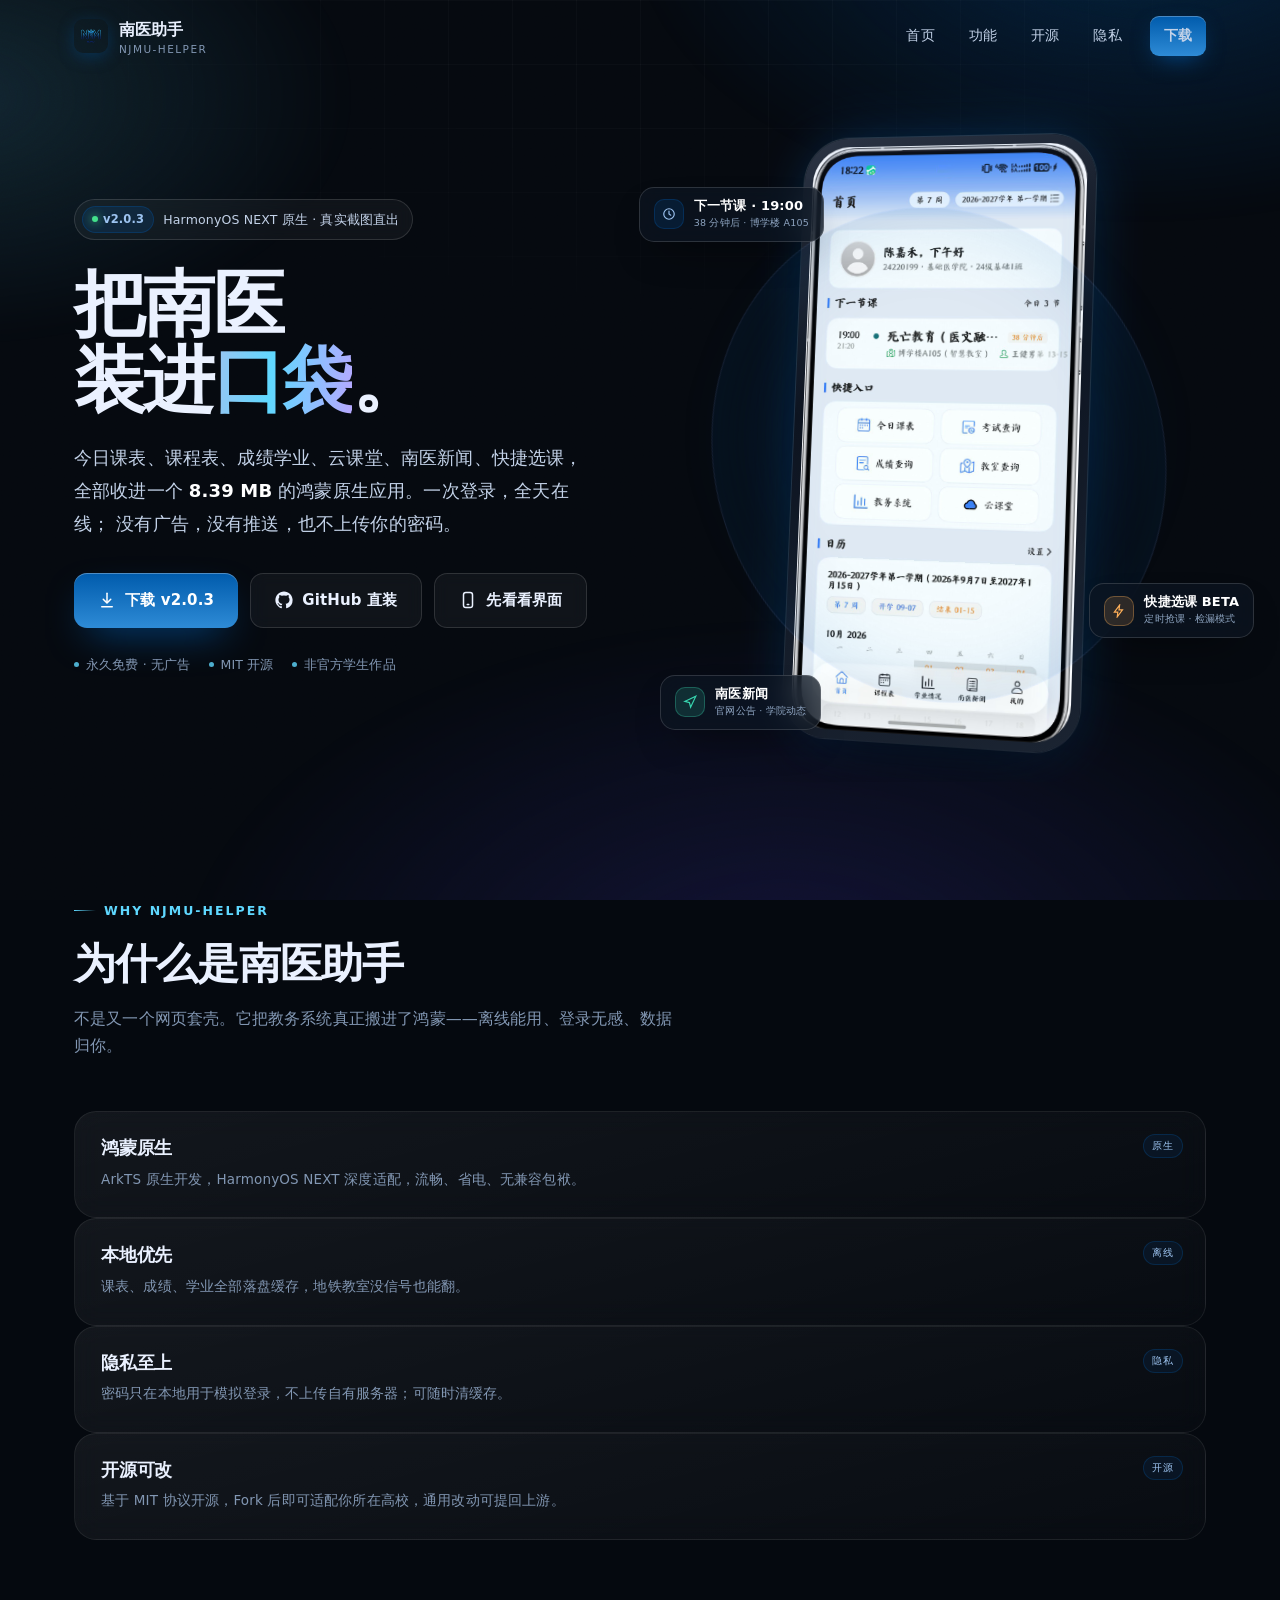
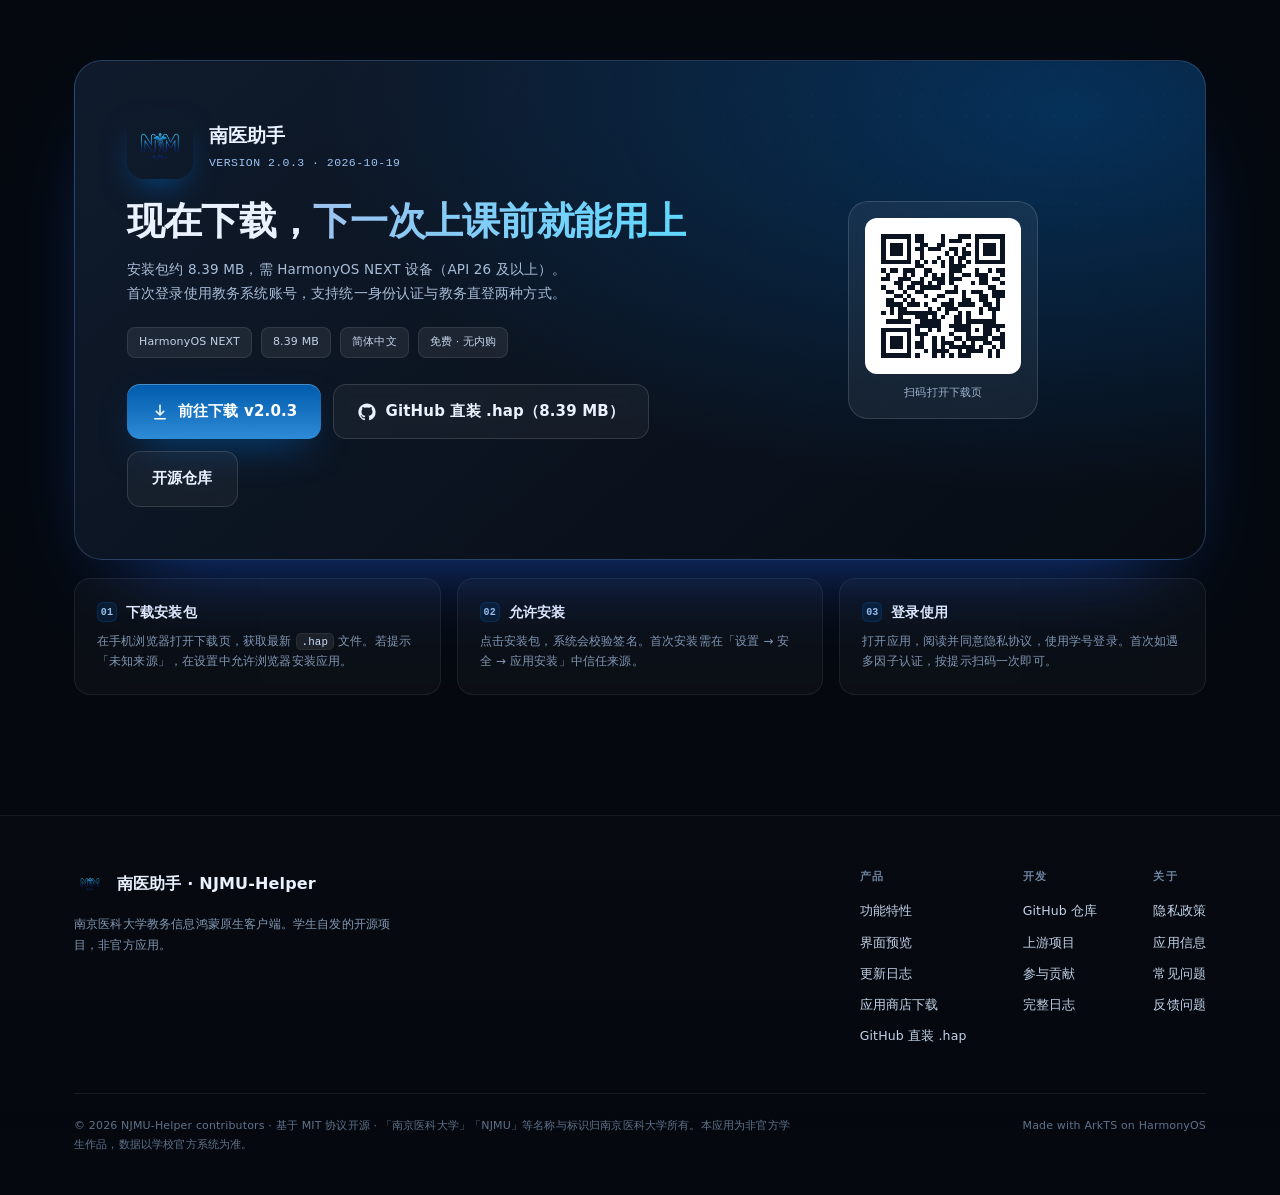
==== commit 60a0efba: "feat: 增加 GitHub Release 直装 .hap 下载入口（v2.0.3，8.39MB）" ====
--- a/docs/index.html
+++ b/docs/index.html
@@ -40,6 +40,10 @@
           <a class="btn btn-primary" href="https://www.sydxky.cn/detail.php?id=1034" target="_blank" rel="noopener">
             <svg viewBox="0 0 24 24" fill="none" stroke="currentColor" stroke-width="2" stroke-linecap="round" stroke-linejoin="round"><path d="M12 3v12"/><path d="m7 11 5 5 5-5"/><path d="M5 21h14"/></svg>
             下载 v2.0.3
+          </a>
+          <a class="btn btn-ghost" href="https://github.com/xiopeng32-ai/NJMU-Helper/releases/download/v2.0.3/NJMU-Helper-2.0.3.hap" target="_blank" rel="noopener">
+            <svg viewBox="0 0 24 24" fill="currentColor"><path d="M12 .5C5.73.5.5 5.73.5 12c0 5.08 3.29 9.39 7.86 10.91.58.11.79-.25.79-.55 0-.27-.01-1.17-.02-2.12-3.2.7-3.88-1.36-3.88-1.36-.52-1.33-1.28-1.69-1.28-1.69-1.05-.72.08-.7.08-.7 1.16.08 1.77 1.19 1.77 1.19 1.03 1.77 2.7 1.26 3.36.96.1-.75.4-1.26.72-1.55-2.55-.29-5.24-1.28-5.24-5.68 0-1.26.45-2.29 1.19-3.1-.12-.29-.52-1.46.11-3.05 0 0 .96-.31 3.15 1.18a10.9 10.9 0 0 1 5.74 0c2.18-1.49 3.14-1.18 3.14-1.18.63 1.59.23 2.76.12 3.05.74.81 1.19 1.84 1.19 3.1 0 4.42-2.7 5.38-5.26 5.66.42.36.79 1.07.79 2.16 0 1.56-.01 2.82-.01 3.2 0 .31.21.67.8.55A11.51 11.51 0 0 0 23.5 12C23.5 5.73 18.27.5 12 .5z"/></svg>
+            GitHub 直装
           </a>
           <a class="btn btn-ghost" href="features.html#screens">
             <svg viewBox="0 0 24 24" fill="none" stroke="currentColor" stroke-width="2" stroke-linecap="round" stroke-linejoin="round"><rect x="6" y="2" width="12" height="20" rx="3"/><path d="M11 18h2"/></svg>
@@ -116,6 +120,10 @@
               <svg viewBox="0 0 24 24" fill="none" stroke="currentColor" stroke-width="2" stroke-linecap="round" stroke-linejoin="round"><path d="M12 3v12"/><path d="m7 11 5 5 5-5"/><path d="M5 21h14"/></svg>
               前往下载 v2.0.3
             </a>
+            <a class="btn btn-ghost" href="https://github.com/xiopeng32-ai/NJMU-Helper/releases/download/v2.0.3/NJMU-Helper-2.0.3.hap" target="_blank" rel="noopener">
+              <svg viewBox="0 0 24 24" fill="currentColor"><path d="M12 .5C5.73.5.5 5.73.5 12c0 5.08 3.29 9.39 7.86 10.91.58.11.79-.25.79-.55 0-.27-.01-1.17-.02-2.12-3.2.7-3.88-1.36-3.88-1.36-.52-1.33-1.28-1.69-1.28-1.69-1.05-.72.08-.7.08-.7 1.16.08 1.77 1.19 1.77 1.19 1.03 1.77 2.7 1.26 3.36.96.1-.75.4-1.26.72-1.55-2.55-.29-5.24-1.28-5.24-5.68 0-1.26.45-2.29 1.19-3.1-.12-.29-.52-1.46.11-3.05 0 0 .96-.31 3.15 1.18a10.9 10.9 0 0 1 5.74 0c2.18-1.49 3.14-1.18 3.14-1.18.63 1.59.23 2.76.12 3.05.74.81 1.19 1.84 1.19 3.1 0 4.42-2.7 5.38-5.26 5.66.42.36.79 1.07.79 2.16 0 1.56-.01 2.82-.01 3.2 0 .31.21.67.8.55A11.51 11.51 0 0 0 23.5 12C23.5 5.73 18.27.5 12 .5z"/></svg>
+              GitHub 直装 .hap（8.39 MB）
+            </a>
             <a class="btn btn-ghost" id="repoBtn2" href="#" target="_blank" rel="noopener">开源仓库</a>
           </div>
         </div>
@@ -147,7 +155,8 @@
           <a href="features.html">功能特性</a>
           <a href="features.html#screens">界面预览</a>
           <a href="opensource.html#changelog">更新日志</a>
-          <a href="https://www.sydxky.cn/detail.php?id=1034" target="_blank" rel="noopener">下载安装</a>
+          <a href="https://www.sydxky.cn/detail.php?id=1034" target="_blank" rel="noopener">应用商店下载</a>
+          <a href="https://github.com/xiopeng32-ai/NJMU-Helper/releases/download/v2.0.3/NJMU-Helper-2.0.3.hap" target="_blank" rel="noopener">GitHub 直装 .hap</a>
         </div>
         <div class="foot-col"><h5>开发</h5>
           <a id="repoBtn3" href="#" target="_blank" rel="noopener">GitHub 仓库</a>
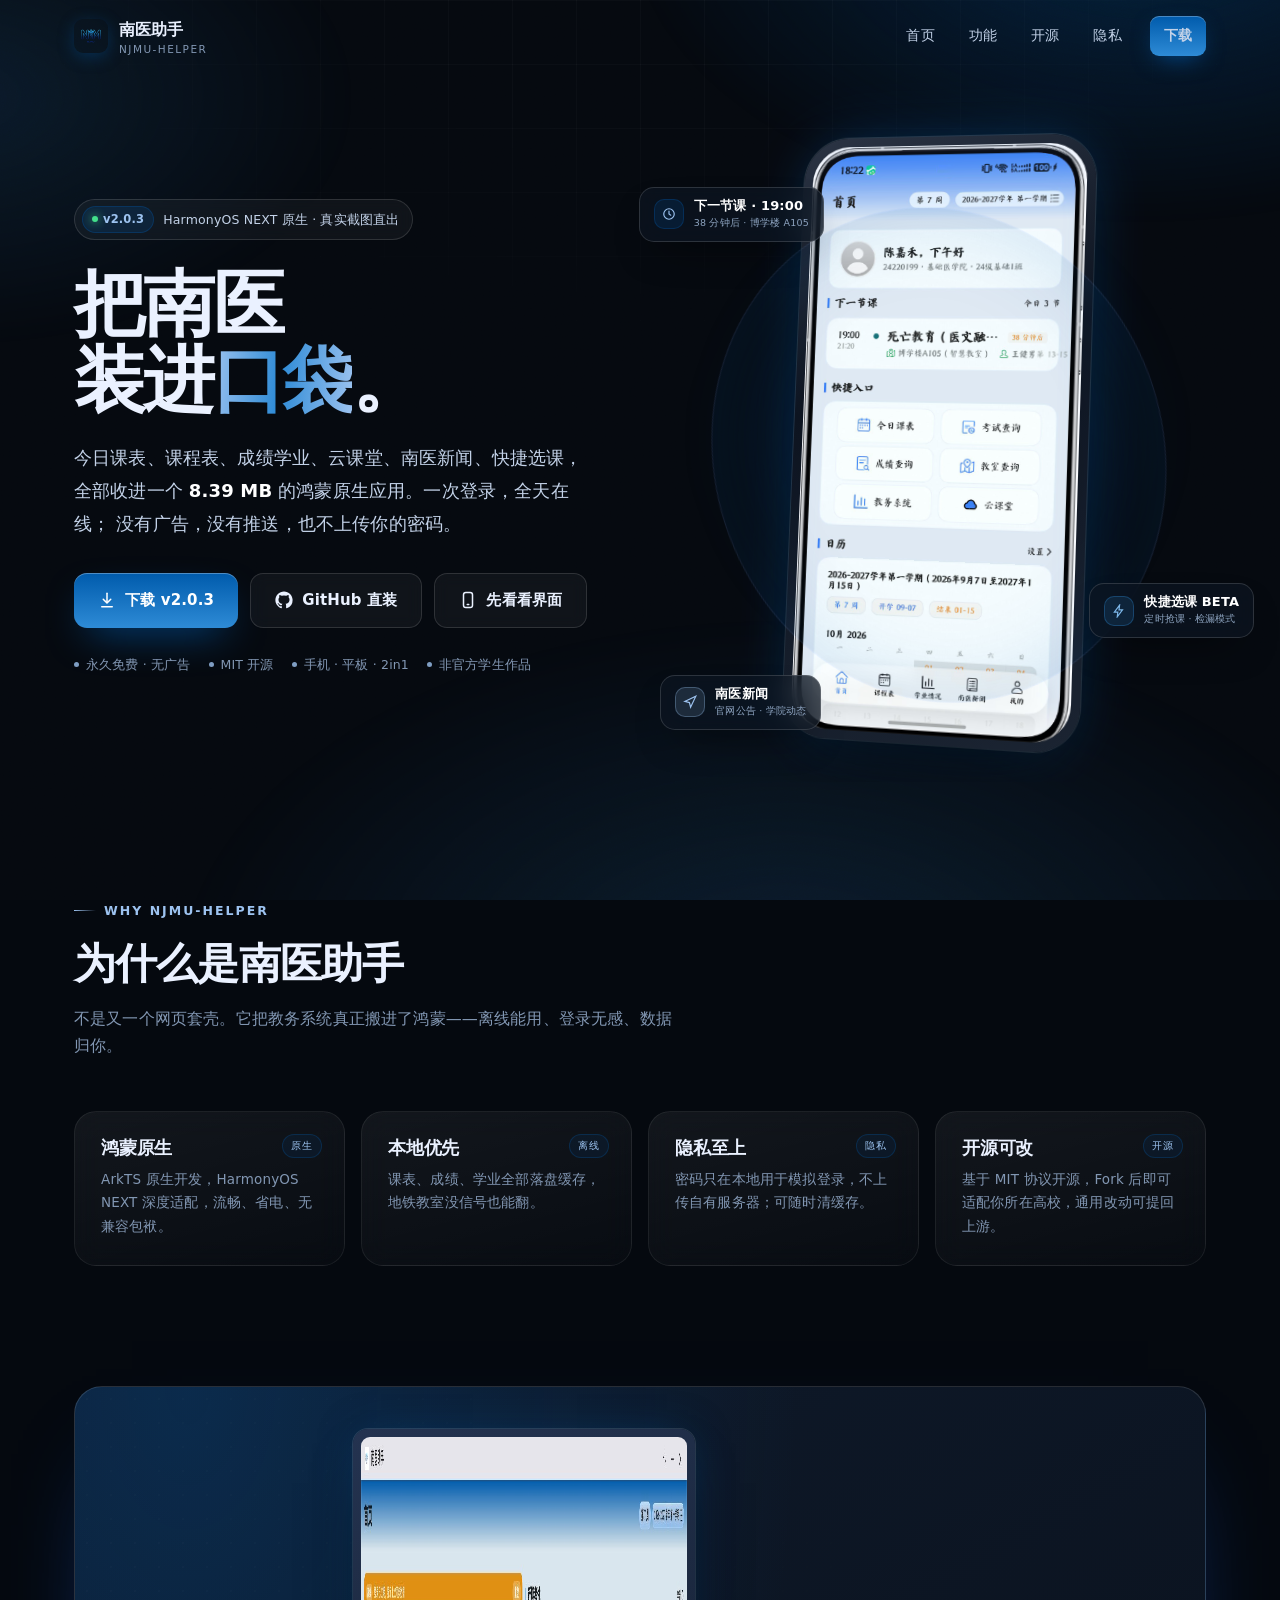
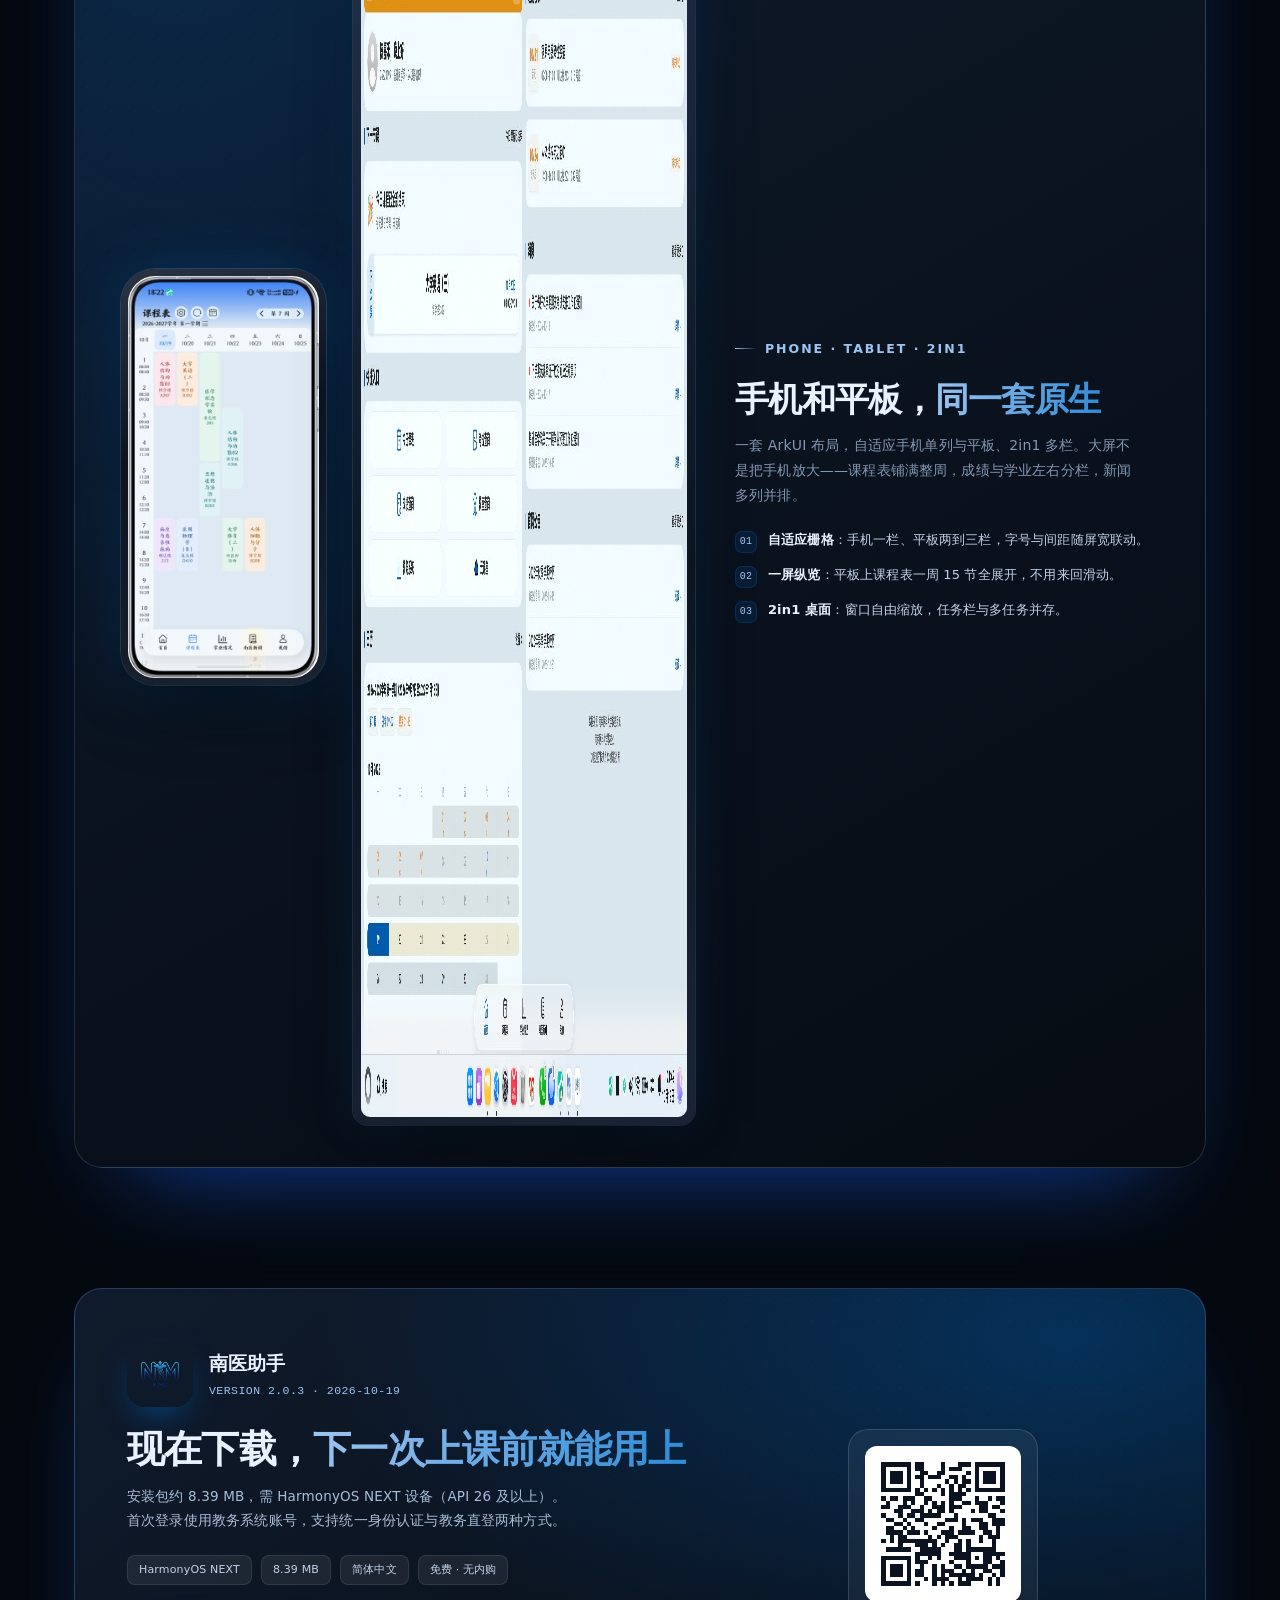
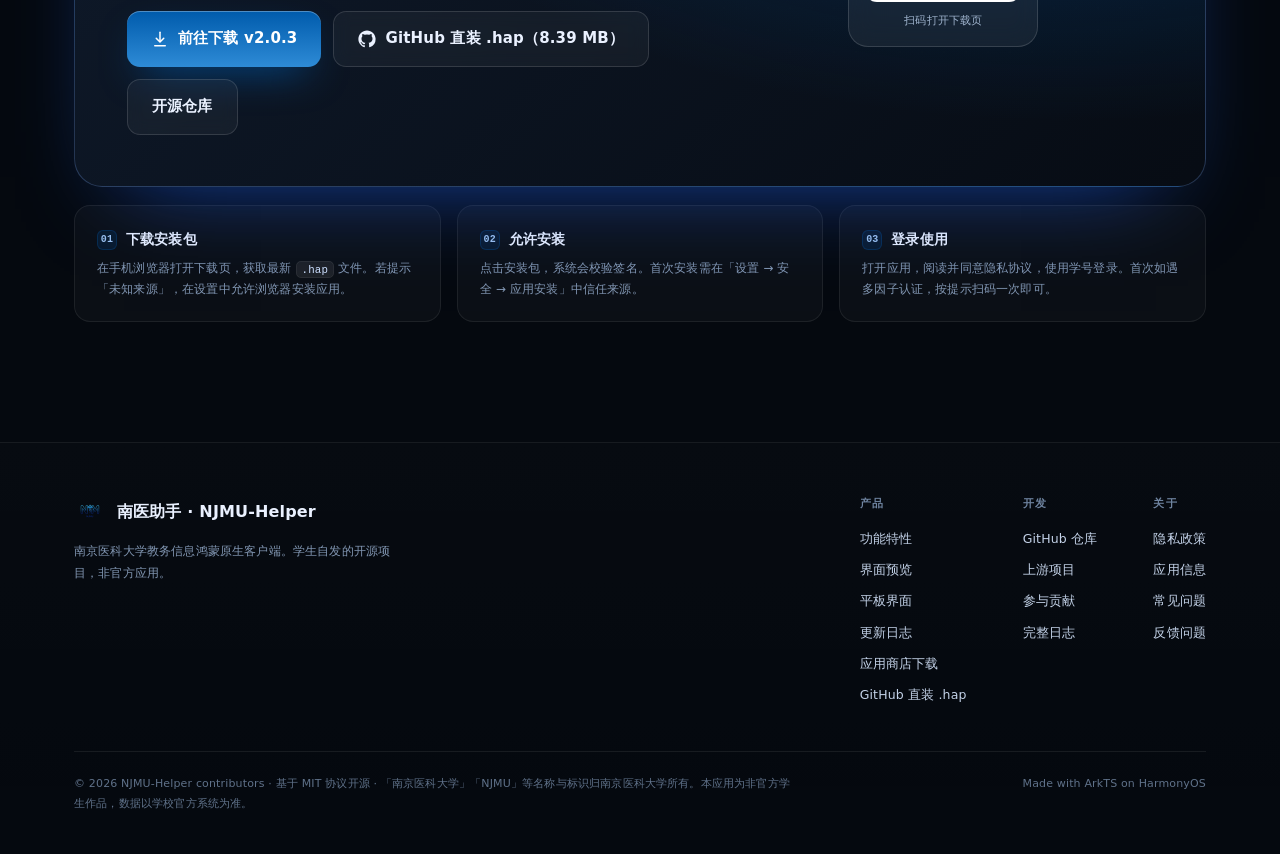
==== commit b86165c8: "feat(ui): 南医蓝主题统一 + 平板端截图展示 + 双端自适应与 grid 修复" ====
--- a/docs/index.html
+++ b/docs/index.html
@@ -53,6 +53,7 @@
         <div class="hero-meta reveal" style="--d:240ms">
           <span><i></i>永久免费 · 无广告</span>
           <span><i></i>MIT 开源</span>
+          <span><i></i>手机 · 平板 · 2in1</span>
           <span><i></i>非官方学生作品</span>
         </div>
       </div>
@@ -70,13 +71,13 @@
           <div><b>下一节课 · 19:00</b><small>38 分钟后 · 博学楼 A105</small></div>
         </div>
         <div class="float f2">
-          <div class="ico" style="background:rgba(255,176,89,.15);border-color:rgba(255,176,89,.32);color:#ffb059">
+          <div class="ico" style="background:rgba(46,139,214,.15);border-color:rgba(46,139,214,.32);color:#7db8ea">
             <svg width="14" height="14" viewBox="0 0 24 24" fill="none" stroke="currentColor" stroke-width="2" stroke-linecap="round"><path d="M13 2 4 14h6l-1 8 9-12h-6l1-8z"/></svg>
           </div>
           <div><b>快捷选课 BETA</b><small>定时抢课 · 检漏模式</small></div>
         </div>
         <div class="float f3">
-          <div class="ico" style="background:rgba(56,214,176,.15);border-color:rgba(56,214,176,.3);color:#38d6b0">
+          <div class="ico" style="background:rgba(157,195,240,.14);border-color:rgba(157,195,240,.3);color:#9dc3f0">
             <svg width="14" height="14" viewBox="0 0 24 24" fill="none" stroke="currentColor" stroke-width="2" stroke-linecap="round"><path d="M3 11 22 2l-9 19-2-8-8-2z"/></svg>
           </div>
           <div><b>南医新闻</b><small>官网公告 · 学院动态</small></div>
@@ -91,11 +92,31 @@
         <h2>为什么是南医助手</h2>
         <p>不是又一个网页套壳。它把教务系统真正搬进了鸿蒙——离线能用、登录无感、数据归你。</p>
       </div>
-      <div class="grid">
+      <div class="bento">
         <article class="card c3 reveal"><span class="tag">原生</span><h3>鸿蒙原生</h3><p>ArkTS 原生开发，HarmonyOS NEXT 深度适配，流畅、省电、无兼容包袱。</p></article>
         <article class="card c3 reveal" style="--d:60ms"><span class="tag">离线</span><h3>本地优先</h3><p>课表、成绩、学业全部落盘缓存，地铁教室没信号也能翻。</p></article>
         <article class="card c3 reveal" style="--d:120ms"><span class="tag">隐私</span><h3>隐私至上</h3><p>密码只在本地用于模拟登录，不上传自有服务器；可随时清缓存。</p></article>
         <article class="card c3 reveal" style="--d:180ms"><span class="tag">开源</span><h3>开源可改</h3><p>基于 MIT 协议开源，Fork 后即可适配你所在高校，通用改动可提回上游。</p></article>
+      </div>
+    </div>
+  </section>
+  <section class="dual" id="devices">
+    <div class="wrap">
+      <div class="duo reveal">
+        <div class="duo-devices">
+          <div class="phone"><div class="screen"><img class="shot" src="assets/shots/timetable.jpg" alt="手机端课程表" loading="lazy" width="912" height="1920" /></div></div>
+          <div class="duo-win"><img src="assets/shots-tablet/home.jpg" alt="平板端首页" loading="lazy" width="1920" height="1280" /></div>
+        </div>
+        <div class="duo-copy">
+          <div class="eyebrow">Phone · Tablet · 2in1</div>
+          <h2>手机和平板，<em>同一套原生</em></h2>
+          <p>一套 ArkUI 布局，自适应手机单列与平板、2in1 多栏。大屏不是把手机放大——课程表铺满整周，成绩与学业左右分栏，新闻多列并排。</p>
+          <div class="duo-points">
+            <div><i>01</i><span><b>自适应栅格</b>：手机一栏、平板两到三栏，字号与间距随屏宽联动。</span></div>
+            <div><i>02</i><span><b>一屏纵览</b>：平板上课程表一周 15 节全展开，不用来回滑动。</span></div>
+            <div><i>03</i><span><b>2in1 桌面</b>：窗口自由缩放，任务栏与多任务并存。</span></div>
+          </div>
+        </div>
       </div>
     </div>
   </section>
@@ -154,6 +175,7 @@
         <div class="foot-col"><h5>产品</h5>
           <a href="features.html">功能特性</a>
           <a href="features.html#screens">界面预览</a>
+          <a href="features.html#tablet">平板界面</a>
           <a href="opensource.html#changelog">更新日志</a>
           <a href="https://www.sydxky.cn/detail.php?id=1034" target="_blank" rel="noopener">应用商店下载</a>
           <a href="https://github.com/xiopeng32-ai/NJMU-Helper/releases/download/v2.0.3/NJMU-Helper-2.0.3.hap" target="_blank" rel="noopener">GitHub 直装 .hap</a>
--- a/docs/assets/style.css
+++ b/docs/assets/style.css
@@ -8,7 +8,7 @@
   --muted:#8297b3;
   --muted-2:#5f7189;
   --brand:#005bac;
-  --brand-2:#5fd8ff;
+  --brand-2:#9dc3f0;
   --brand-deep:#005bac;
   --line:rgba(255,255,255,.075);
   --line-2:rgba(255,255,255,.13);
@@ -46,8 +46,8 @@
   content:"";position:absolute;inset:-20%;
   background:
     radial-gradient(46% 38% at 78% 8%,rgba(0,91,172,.30),transparent 62%),
-    radial-gradient(34% 30% at 12% 22%,rgba(95,216,255,.14),transparent 65%),
-    radial-gradient(50% 42% at 58% 92%,rgba(88,72,255,.16),transparent 68%);
+    radial-gradient(34% 30% at 12% 22%,rgba(46,139,214,.14),transparent 65%),
+    radial-gradient(50% 42% at 58% 92%,rgba(46,139,214,.16),transparent 68%);
   filter:blur(10px);
   animation:drift 24s ease-in-out infinite alternate;
 }
@@ -80,7 +80,7 @@
 }
 .eyebrow::before{content:"";width:22px;height:1px;background:linear-gradient(90deg,var(--brand-2),transparent)}
 .sec-head h2{font-size:clamp(28px,3.4vw,42px);margin-bottom:16px}
-.sec-head h2 em{font-style:normal;background:linear-gradient(100deg,#9dc3f0,#5fd8ff 60%,#9dc3f0);-webkit-background-clip:text;background-clip:text;color:transparent}
+.sec-head h2 em{font-style:normal;background:linear-gradient(100deg,#9dc3f0,#2e8bd6 55%,#9dc3f0);-webkit-background-clip:text;background-clip:text;color:transparent}
 .sec-head p{color:var(--muted);font-size:16px;max-width:600px}
 
 /* ============ nav ============ */
@@ -137,7 +137,7 @@
 }
 .hero h1 em{
   font-style:normal;position:relative;
-  background:linear-gradient(96deg,#9dc3f0 0%,#5fd8ff 42%,#b7a8ff 100%);
+  background:linear-gradient(96deg,#9dc3f0 0%,#2e8bd6 48%,#9dc3f0 100%);
   -webkit-background-clip:text;background-clip:text;color:transparent;
 }
 .hero .lead{font-size:clamp(15.5px,1.5vw,18px);color:var(--ink-2);max-width:520px;line-height:1.85}
@@ -233,14 +233,14 @@
 }
 .card::before{
   content:"";position:absolute;inset:0;border-radius:inherit;pointer-events:none;
-  background:radial-gradient(360px 200px at var(--mx,50%) var(--my,0%),rgba(95,216,255,.12),transparent 70%);
+  background:radial-gradient(360px 200px at var(--mx,50%) var(--my,0%),rgba(46,139,214,.12),transparent 70%);
   opacity:0;transition:opacity .4s;
 }
 .card:hover{transform:translateY(-4px);border-color:rgba(120,170,255,.3);box-shadow:0 30px 60px -35px rgba(20,80,200,.7)}
 .card:hover::before{opacity:1}
 .card .ico{
   width:44px;height:44px;border-radius:13px;display:grid;place-items:center;margin-bottom:18px;
-  background:linear-gradient(150deg,rgba(0,91,172,.22),rgba(95,216,255,.08));
+  background:linear-gradient(150deg,rgba(0,91,172,.22),rgba(46,139,214,.10));
   border:1px solid rgba(120,170,255,.24);color:#9dc3f0;
   box-shadow:inset 0 1px 0 rgba(255,255,255,.12);
 }
@@ -251,7 +251,7 @@
   position:absolute;top:22px;right:22px;font-size:9.5px;letter-spacing:.1em;text-transform:uppercase;
   color:#9dc3f0;padding:3px 8px;border:1px solid rgba(0,91,172,.28);border-radius:99px;background:rgba(0,91,172,.1);
 }
-.card .tag.warn{color:#ffcf9e;border-color:rgba(255,176,89,.35);background:rgba(255,176,89,.12)}
+.card .tag.warn{color:#bcdcff;border-color:rgba(46,139,214,.35);background:rgba(157,195,240,.12)}
 .card .klist{display:flex;flex-wrap:wrap;gap:6px;margin-top:16px}
 .card .klist span{font-size:10.5px;color:#a9bdd8;padding:4px 9px;border-radius:7px;background:rgba(255,255,255,.055);border:1px solid var(--line)}
 .c7{grid-column:span 7}
@@ -268,17 +268,17 @@
 .mini .h{text-align:center;padding-bottom:2px}
 .mini .r{display:flex;align-items:center;justify-content:center;font-size:7px;color:#5f7189}
 .slot{height:26px;border-radius:6px;background:rgba(255,255,255,.035);border:1px solid rgba(255,255,255,.04)}
-.slot.b1{background:linear-gradient(150deg,rgba(77,141,255,.42),rgba(77,141,255,.16));border-color:rgba(77,141,255,.35)}
-.slot.b2{background:linear-gradient(150deg,rgba(56,214,176,.38),rgba(56,214,176,.14));border-color:rgba(56,214,176,.32)}
-.slot.b3{background:linear-gradient(150deg,rgba(167,139,250,.38),rgba(167,139,250,.14));border-color:rgba(167,139,250,.32)}
-.slot.b4{background:linear-gradient(150deg,rgba(255,176,89,.34),rgba(255,176,89,.12));border-color:rgba(255,176,89,.3)}
+.slot.b1{background:linear-gradient(150deg,rgba(0,91,172,.42),rgba(0,91,172,.16));border-color:rgba(0,91,172,.35)}
+.slot.b2{background:linear-gradient(150deg,rgba(46,139,214,.38),rgba(46,139,214,.14));border-color:rgba(46,139,214,.32)}
+.slot.b3{background:linear-gradient(150deg,rgba(74,159,224,.38),rgba(74,159,224,.14));border-color:rgba(74,159,224,.32)}
+.slot.b4{background:linear-gradient(150deg,rgba(157,195,240,.34),rgba(157,195,240,.12));border-color:rgba(157,195,240,.3)}
 
 /* score bars in card */
 .bars{display:flex;align-items:flex-end;gap:9px;height:92px;margin-top:22px}
 .bars div{flex:1;border-radius:6px 6px 3px 3px;background:linear-gradient(180deg,#2e8bd6,rgba(0,91,172,.18));position:relative}
-.bars div:nth-child(2){background:linear-gradient(180deg,#5fd8ff,rgba(95,216,255,.16))}
-.bars div:nth-child(3){background:linear-gradient(180deg,#a78bfa,rgba(167,139,250,.16))}
-.bars div:nth-child(4){background:linear-gradient(180deg,#38d6b0,rgba(56,214,176,.16))}
+.bars div:nth-child(2){background:linear-gradient(180deg,#9dc3f0,rgba(46,139,214,.16))}
+.bars div:nth-child(3){background:linear-gradient(180deg,#4a9fe0,rgba(74,159,224,.16))}
+.bars div:nth-child(4){background:linear-gradient(180deg,#7db8ea,rgba(56,214,176,.16))}
 .bars div span{position:absolute;bottom:-18px;left:0;right:0;text-align:center;font-size:8.5px;color:#7d92ae}
 
 /* ============ screens ============ */
@@ -321,7 +321,7 @@
 /* ============ changelog ============ */
 .log{padding:120px 0 0}
 .timeline{position:relative;padding-left:26px}
-.timeline::before{content:"";position:absolute;left:5px;top:8px;bottom:8px;width:1px;background:linear-gradient(180deg,rgba(95,216,255,.6),rgba(255,255,255,.08) 40%,transparent)}
+.timeline::before{content:"";position:absolute;left:5px;top:8px;bottom:8px;width:1px;background:linear-gradient(180deg,rgba(46,139,214,.6),rgba(255,255,255,.08) 40%,transparent)}
 .tl-item{position:relative;padding:0 0 34px 0}
 .tl-item::before{
   content:"";position:absolute;left:-25px;top:7px;width:9px;height:9px;border-radius:50%;
@@ -400,7 +400,7 @@
 .dl-app .n{font-size:19px;font-weight:700}
 .dl-app .v{font-size:11.5px;color:#9dc3f0;margin-top:2px;font-family:var(--mono);letter-spacing:.04em}
 .dl-card h2{font-size:clamp(26px,3vw,38px);margin-bottom:12px;line-height:1.2}
-.dl-card h2 em{font-style:normal;background:linear-gradient(96deg,#9dc3f0,#5fd8ff);-webkit-background-clip:text;background-clip:text;color:transparent}
+.dl-card h2 em{font-style:normal;background:linear-gradient(96deg,#9dc3f0,#2e8bd6);-webkit-background-clip:text;background-clip:text;color:transparent}
 .dl-card .p{font-size:13.5px;color:#a9bdd8;line-height:1.8;max-width:440px}
 .dl-meta{display:flex;flex-wrap:wrap;gap:9px;margin:22px 0 26px}
 .dl-meta span{font-size:11px;color:#c3d2e8;padding:5px 11px;border-radius:8px;background:rgba(255,255,255,.07);border:1px solid rgba(255,255,255,.09)}
@@ -527,3 +527,82 @@
   html{scroll-behavior:auto}
   .reveal{opacity:1;transform:none}
 }
+
+
+/* ============ device duo (home) ============ */
+.dual{padding:120px 0 0}
+.duo{
+  display:grid;grid-template-columns:1.35fr 1fr;gap:40px;align-items:center;
+  padding:42px;border-radius:28px;border:1px solid var(--line-2);
+  background:
+    radial-gradient(90% 120% at 10% 0%,rgba(0,91,172,.26),transparent 60%),
+    linear-gradient(150deg,rgba(16,28,46,.94),rgba(7,12,20,.97));
+  box-shadow:0 46px 100px -58px rgba(20,80,200,.95);
+  position:relative;overflow:hidden;
+}
+.duo::after{content:"";position:absolute;inset:0;pointer-events:none;
+  background-image:radial-gradient(rgba(255,255,255,.07) 1px,transparent 1px);
+  background-size:24px 24px;opacity:.28;
+  mask-image:radial-gradient(ellipse at 0% 0%,#000,transparent 60%);
+  -webkit-mask-image:radial-gradient(ellipse at 0% 0%,#000,transparent 60%)}
+.duo-devices{position:relative;z-index:2;display:grid;grid-template-columns:1fr 1.6fr;gap:22px;align-items:center}
+.duo-devices .phone{transform:none;width:100%;max-width:205px;padding:7px;border-radius:34px;margin:0 auto}
+.duo-devices .screen{height:auto;aspect-ratio:912/1920;border-radius:27px}
+.duo-devices .phone:hover{transform:translateY(-6px)}
+.duo-win{
+  position:relative;border-radius:15px;padding:8px;
+  background:linear-gradient(160deg,#243350,#0b1420 60%,#1a2436);
+  box-shadow:0 26px 60px -28px rgba(0,0,0,.92),0 0 0 1px rgba(255,255,255,.12),0 0 46px -14px rgba(0,91,172,.5);
+  transition:transform .5s cubic-bezier(.2,.8,.2,1),box-shadow .5s;
+}
+.duo-win:hover{transform:translateY(-6px);box-shadow:0 34px 74px -28px rgba(0,0,0,.95),0 0 0 1px rgba(157,195,240,.32),0 30px 60px -18px rgba(0,91,172,.62)}
+.duo-win img{width:100%;border-radius:9px;display:block}
+.duo-win::after{content:"";position:absolute;inset:8px;border-radius:9px;pointer-events:none;box-shadow:inset 0 0 0 1px rgba(255,255,255,.08)}
+.duo-copy{position:relative;z-index:2}
+.duo-copy h2{font-size:clamp(24px,2.8vw,34px);margin:2px 0 14px}
+.duo-copy h2 em{font-style:normal;background:linear-gradient(100deg,#9dc3f0,#2e8bd6);-webkit-background-clip:text;background-clip:text;color:transparent}
+.duo-copy>p{color:var(--muted);font-size:14px;line-height:1.8;max-width:400px}
+.duo-points{display:grid;gap:12px;margin-top:22px}
+.duo-points div{display:flex;gap:11px;align-items:flex-start;font-size:13px;color:var(--ink-2);line-height:1.6}
+.duo-points i{flex:none;width:22px;height:22px;border-radius:7px;display:grid;place-items:center;font-style:normal;font-size:10px;font-family:var(--mono);color:#9dc3f0;background:rgba(0,91,172,.16);border:1px solid rgba(0,91,172,.3);margin-top:1px}
+.duo-points b{color:#eaf2ff;font-weight:600}
+
+/* ============ tablet gallery ============ */
+.tablet-sec{padding:120px 0 0}
+.tab-grid{display:grid;grid-template-columns:repeat(2,1fr);gap:40px 30px;margin-top:54px}
+.tab-card{margin:0;display:flex;flex-direction:column;gap:15px}
+.tab-win{
+  position:relative;border-radius:17px;padding:9px;
+  background:linear-gradient(160deg,#243350,#0b1420 58%,#1a2436);
+  box-shadow:0 30px 70px -34px rgba(0,0,0,.92),0 0 0 1px rgba(255,255,255,.12),0 0 46px -14px rgba(0,91,172,.45);
+  transition:transform .5s cubic-bezier(.2,.8,.2,1),box-shadow .5s;overflow:hidden;
+}
+.tab-card:hover .tab-win{transform:translateY(-8px);box-shadow:0 40px 88px -34px rgba(0,0,0,.95),0 0 0 1px rgba(157,195,240,.34),0 30px 64px -18px rgba(0,91,172,.62)}
+.tab-win img{width:100%;border-radius:10px;display:block}
+.tab-win::after{content:"";position:absolute;inset:9px;border-radius:10px;pointer-events:none;box-shadow:inset 0 0 0 1px rgba(255,255,255,.07)}
+.tab-card figcaption{display:flex;gap:13px;align-items:flex-start}
+.tab-card .no{flex:none;font-family:var(--mono);font-size:12px;font-weight:700;line-height:1;color:#9dc3f0;padding:6px 8px;border-radius:9px;background:rgba(0,91,172,.12);border:1px solid rgba(0,91,172,.22)}
+.tab-card h4{font-size:15.5px;margin-bottom:5px;color:#eaf2ff;letter-spacing:.01em}
+.tab-card figcaption p{font-size:12.5px;color:var(--muted);line-height:1.65}
+.tab-note{display:inline-flex;align-items:center;gap:8px;margin-top:28px;font-size:12px;color:var(--muted);padding:8px 14px;border-radius:99px;border:1px solid var(--line);background:rgba(255,255,255,.03)}
+.tab-note i{width:6px;height:6px;border-radius:50%;background:#2e8bd6;box-shadow:0 0 8px #2e8bd6}
+
+/* ============ specs strip ============ */
+.specs{display:grid;grid-template-columns:repeat(4,1fr);gap:14px;margin-top:36px}
+.spec{padding:18px 20px;border-radius:14px;border:1px solid var(--line);background:rgba(255,255,255,.03);transition:border-color .3s,background .3s}
+.spec:hover{border-color:rgba(157,195,240,.3);background:rgba(255,255,255,.055)}
+.spec span{display:block;font-size:10.5px;letter-spacing:.12em;text-transform:uppercase;color:#6f84a0;margin-bottom:6px}
+.spec b{font-size:13.5px;color:#eaf2ff;font-weight:650;font-family:var(--mono);letter-spacing:-.01em}
+
+@media (max-width:1080px){
+  .duo{grid-template-columns:1fr;padding:32px}
+  .tab-grid{grid-template-columns:1fr}
+  .specs{grid-template-columns:repeat(2,1fr)}
+}
+@media (max-width:760px){
+  .duo{padding:22px;gap:24px}
+  .duo-devices{grid-template-columns:1fr 1.5fr;gap:14px}
+  .duo-devices .phone{max-width:150px}
+  .tab-grid{gap:30px}
+  .duo-copy>p{max-width:none}
+}
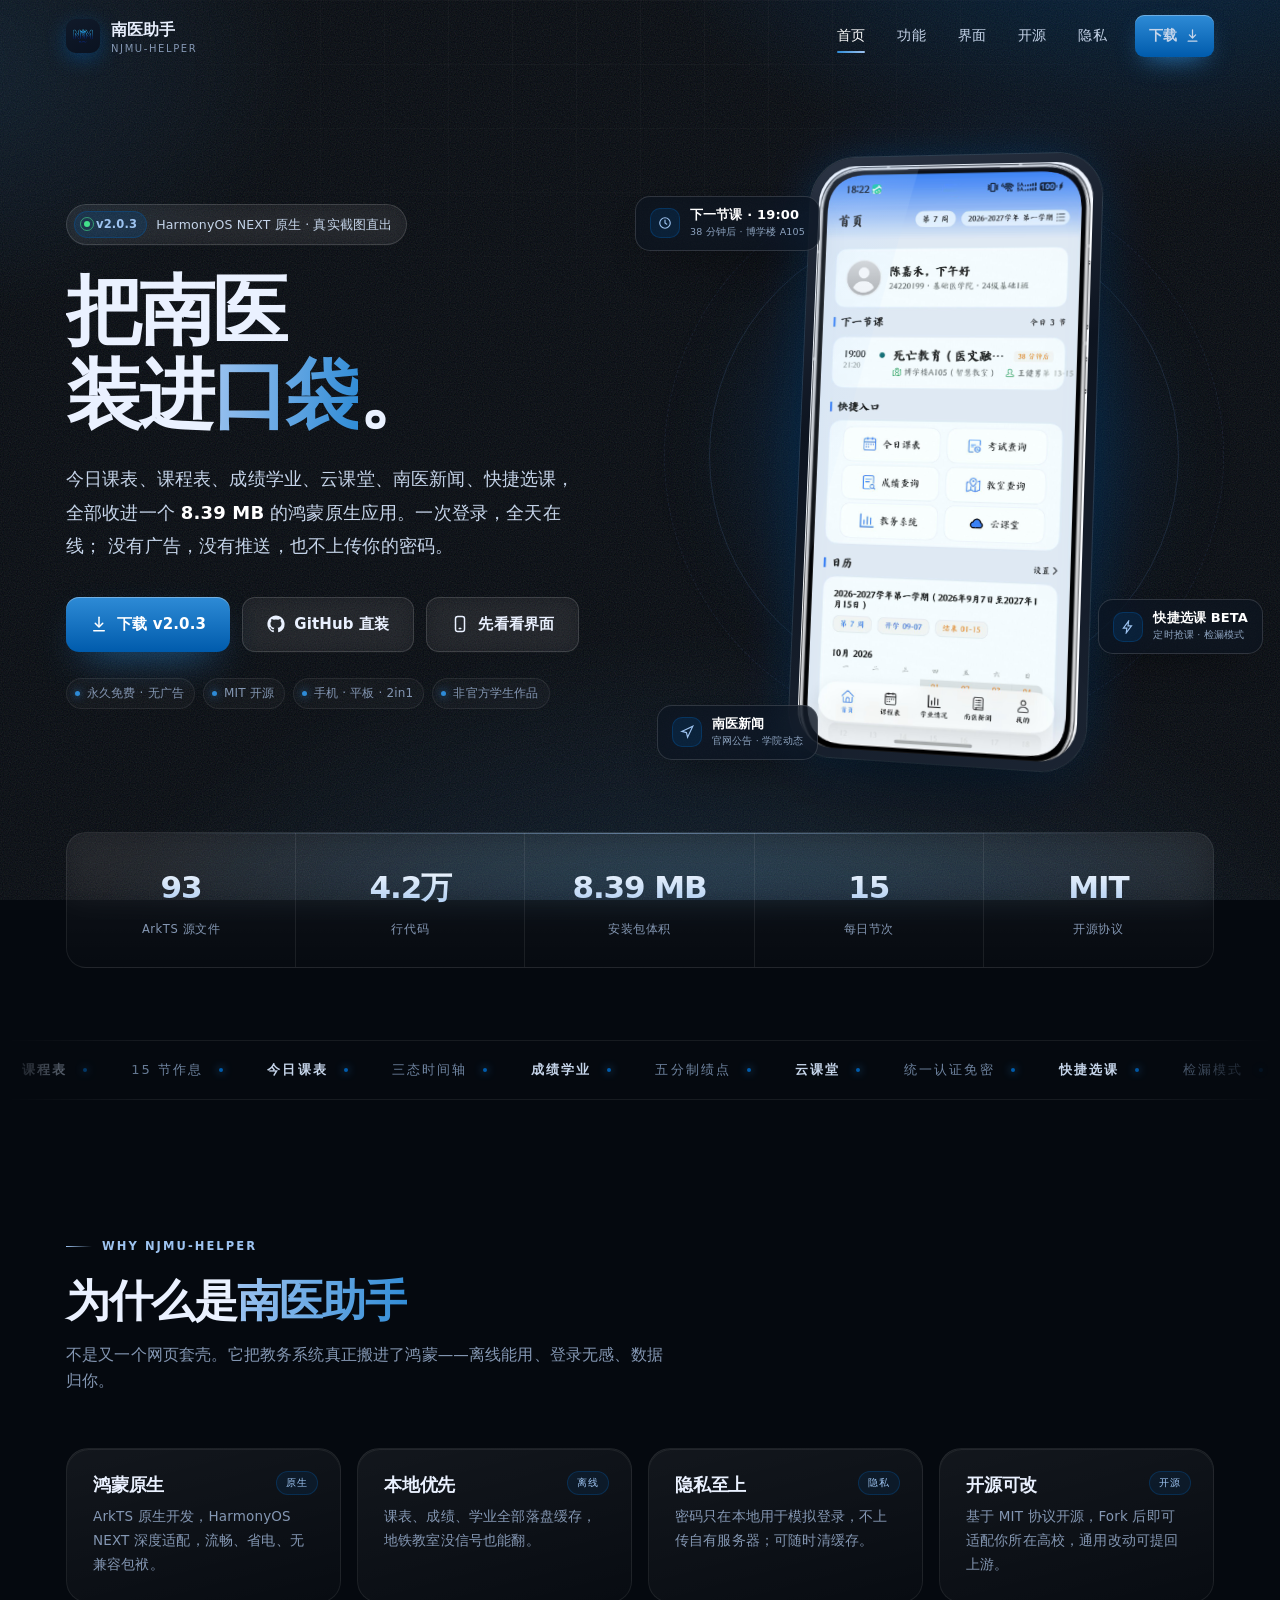
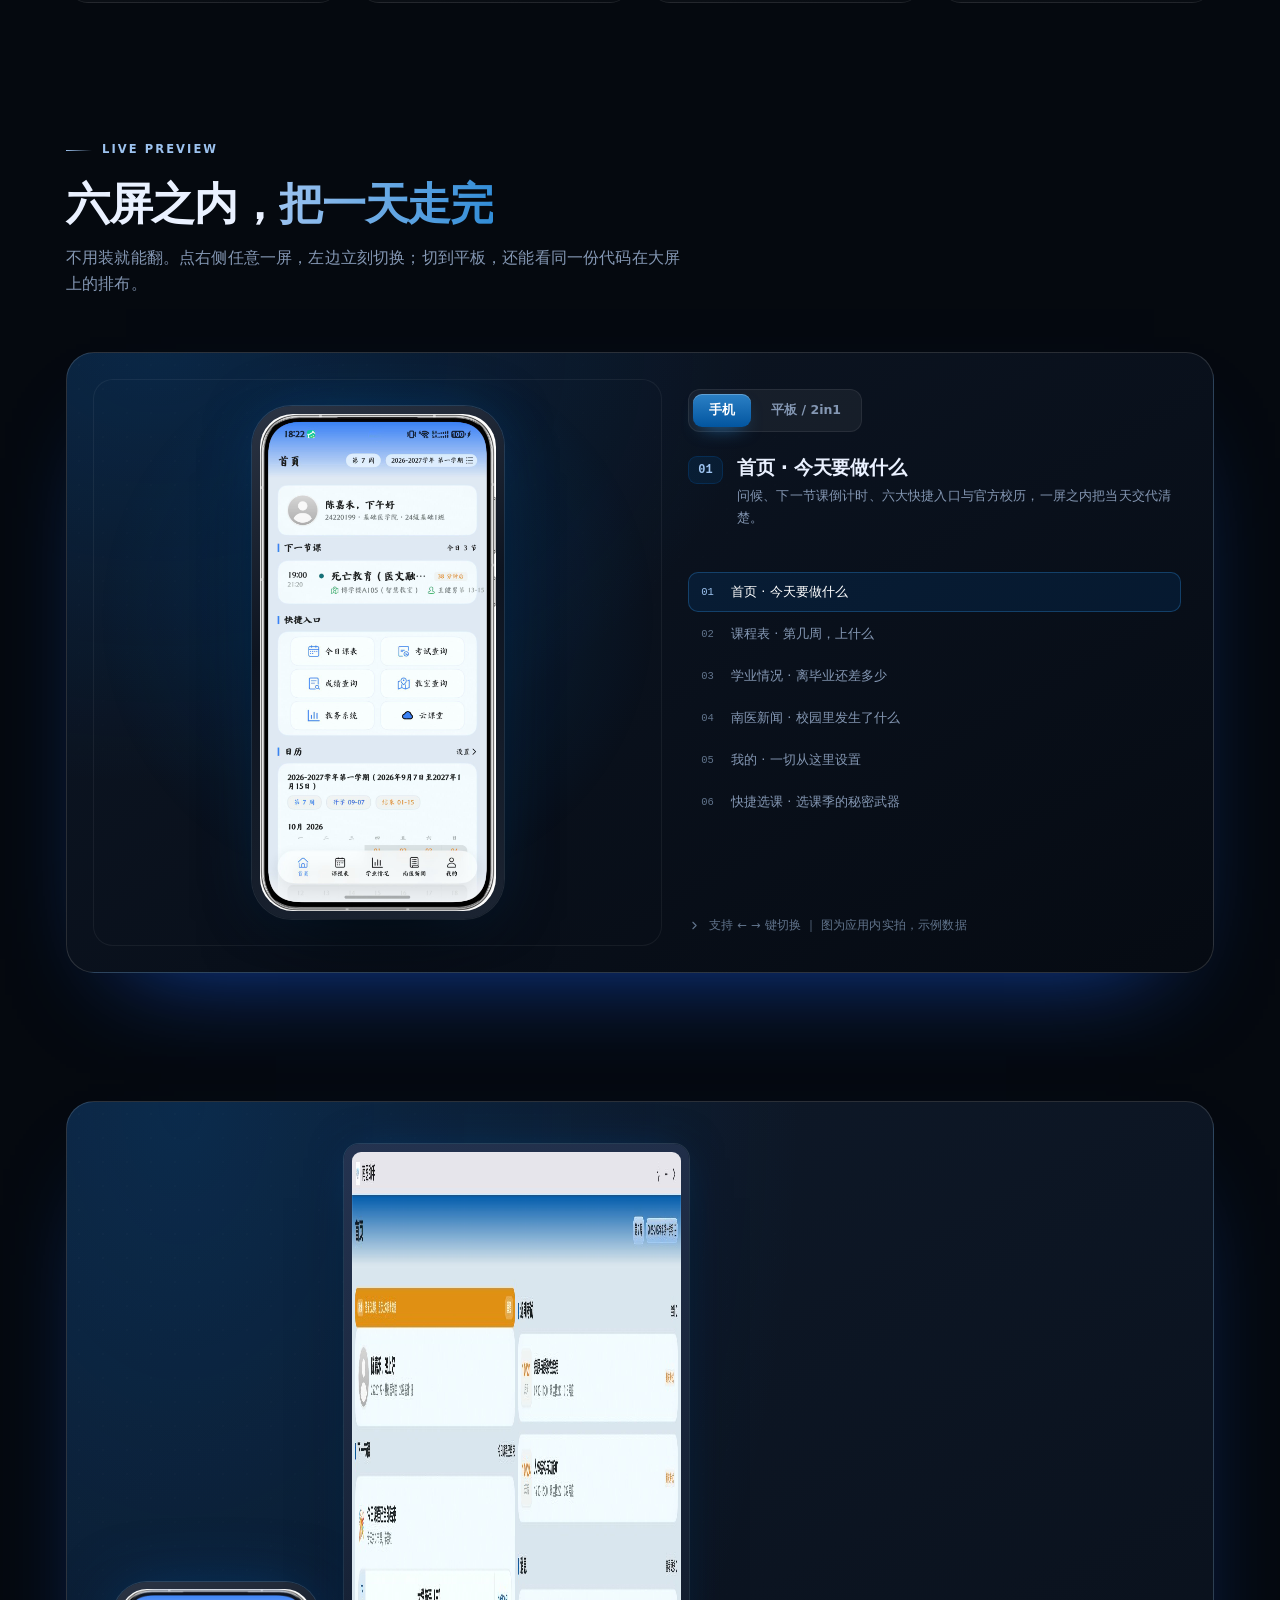
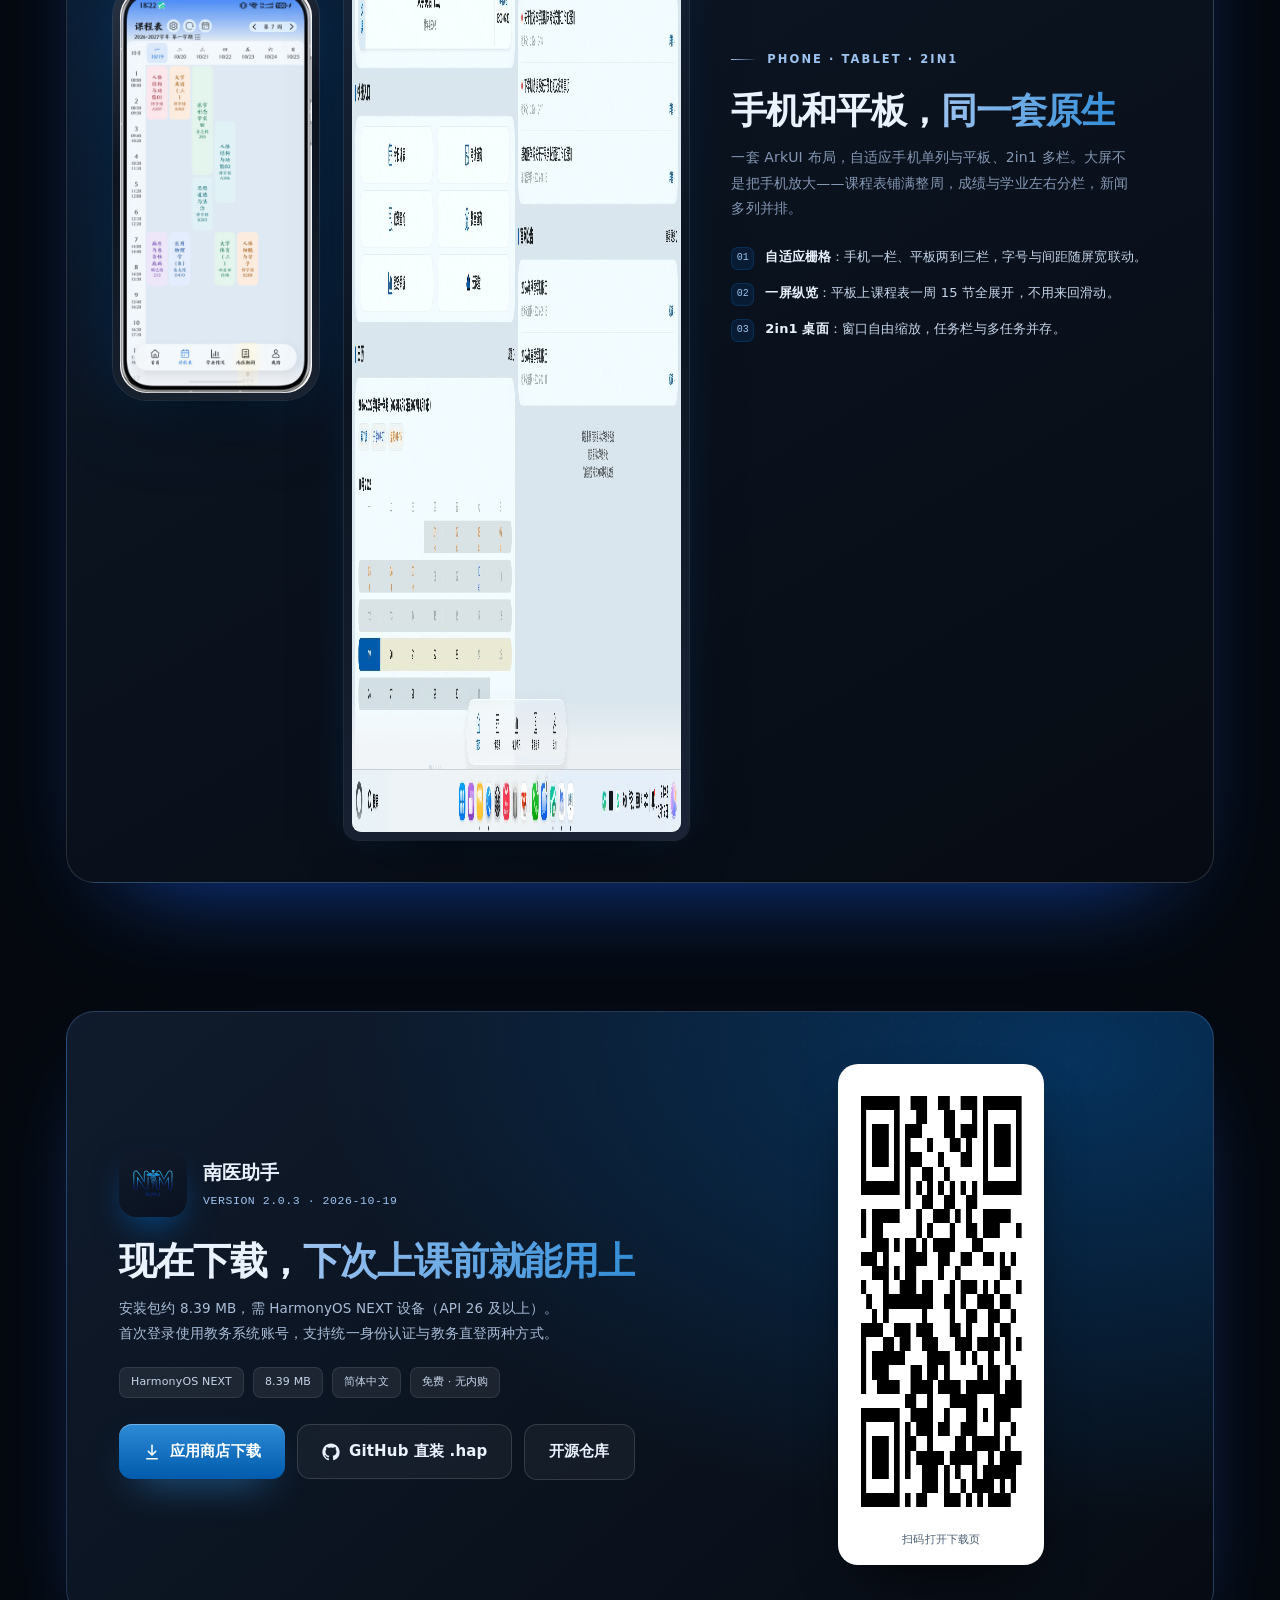
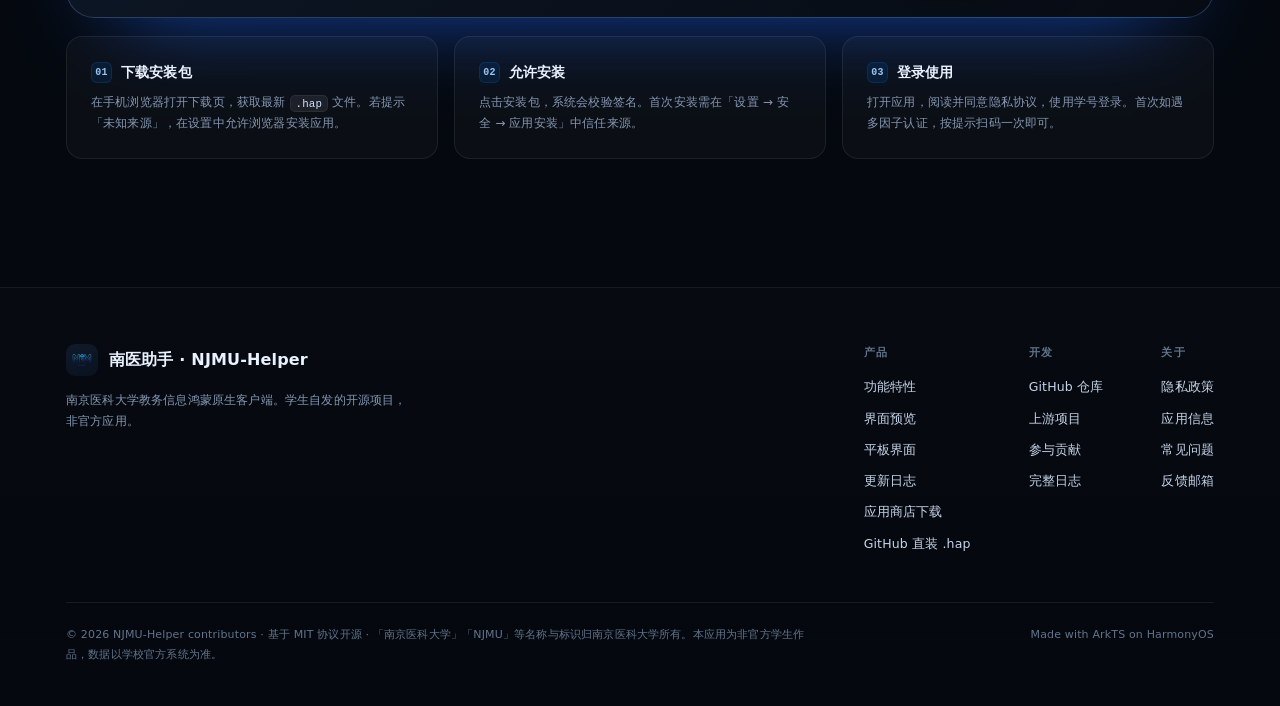
==== commit 614f60d7: "feat(site): 全站视觉重构 · 滚动叙事 / 交互预览 / 灯箱 / 筛选 / 吸顶目录" ====
--- a/docs/index.html
+++ b/docs/index.html
@@ -5,38 +5,56 @@
 <meta name="viewport" content="width=device-width,initial-scale=1">
 <title>南医助手 · 南京医科大学鸿蒙原生教务助手</title>
 <meta name="description" content="南京医科大学（NJMU）教务信息鸿蒙原生客户端：课表、成绩、学业、云课堂、南医新闻、快捷选课，本地优先、隐私至上、MIT 开源。">
+<meta name="theme-color" content="#05090f">
 <link rel="icon" href="assets/icon.png">
 <link rel="stylesheet" href="assets/style.css">
+<script>document.documentElement.classList.add("js");</script>
 </head>
 <body>
+<div class="progress" id="progress"></div>
+<div class="spot" id="spot" aria-hidden="true"></div>
 <div class="bg-layer"></div><div class="bg-grid"></div><div class="grain"></div>
+
 <header class="nav" id="nav">
   <div class="wrap nav-in">
     <a class="brand" href="index.html"><img src="assets/icon.png" alt="南医助手"><span>南医助手<small>NJMU-Helper</small></span></a>
     <nav class="nav-links" id="navLinks">
       <a href="index.html" class="active">首页</a>
-      <a href="features.html" class="">功能</a>
-      <a href="opensource.html" class="">开源</a>
-      <a href="privacy.html" class="">隐私</a>
-      <a class="nav-cta" href="https://www.sydxky.cn/detail.php?id=1034" target="_blank" rel="noopener">下载</a>
+      <a href="features.html">功能</a>
+      <a href="shots.html">界面</a>
+      <a href="opensource.html">开源</a>
+      <a href="privacy.html">隐私</a>
+      <a class="nav-cta" href="https://www.sydxky.cn/detail.php?id=1034" target="_blank" rel="noopener">
+        下载
+        <svg viewBox="0 0 24 24" fill="none" stroke="currentColor" stroke-width="2" stroke-linecap="round" stroke-linejoin="round"><path d="M12 3v12"/><path d="m7 11 5 5 5-5"/><path d="M5 21h14"/></svg>
+      </a>
     </nav>
-    <button class="nav-toggle" id="navToggle" aria-label="菜单"><span></span><span></span><span></span></button>
+    <button class="nav-toggle" id="navToggle" aria-label="打开菜单" aria-expanded="false"><span></span></button>
   </div>
-</header><main>
-<section class="hero">
+</header>
+
+<main>
+  <!-- ========== hero ========== -->
+  <section class="hero">
     <div class="wrap hero-grid">
       <div>
-        <div class="badge reveal">
-          <b><i></i>v2.0.3</b>
+        <div class="badge rv">
+          <b><span class="pulse"></span>v2.0.3</b>
           HarmonyOS NEXT 原生 · 真实截图直出
         </div>
-        <h1 class="reveal" style="--d:60ms">把南医<br />装进<em>口袋</em>。</h1>
-        <p class="lead reveal" style="--d:120ms">
+
+        <h1 class="hero-title">
+          <span class="ln"><span style="--i:0">把南医</span></span>
+          <span class="ln"><span style="--i:1">装进<em class="hl">口袋</em>。</span></span>
+        </h1>
+
+        <p class="lead rv" style="--d:220ms">
           今日课表、课程表、成绩学业、云课堂、南医新闻、快捷选课，
           全部收进一个 <b>8.39&nbsp;MB</b> 的鸿蒙原生应用。一次登录，全天在线；
           没有广告，没有推送，也不上传你的密码。
         </p>
-        <div class="hero-actions reveal" style="--d:180ms">
+
+        <div class="hero-actions rv" style="--d:300ms">
           <a class="btn btn-primary" href="https://www.sydxky.cn/detail.php?id=1034" target="_blank" rel="noopener">
             <svg viewBox="0 0 24 24" fill="none" stroke="currentColor" stroke-width="2" stroke-linecap="round" stroke-linejoin="round"><path d="M12 3v12"/><path d="m7 11 5 5 5-5"/><path d="M5 21h14"/></svg>
             下载 v2.0.3
@@ -45,12 +63,13 @@
             <svg viewBox="0 0 24 24" fill="currentColor"><path d="M12 .5C5.73.5.5 5.73.5 12c0 5.08 3.29 9.39 7.86 10.91.58.11.79-.25.79-.55 0-.27-.01-1.17-.02-2.12-3.2.7-3.88-1.36-3.88-1.36-.52-1.33-1.28-1.69-1.28-1.69-1.05-.72.08-.7.08-.7 1.16.08 1.77 1.19 1.77 1.19 1.03 1.77 2.7 1.26 3.36.96.1-.75.4-1.26.72-1.55-2.55-.29-5.24-1.28-5.24-5.68 0-1.26.45-2.29 1.19-3.1-.12-.29-.52-1.46.11-3.05 0 0 .96-.31 3.15 1.18a10.9 10.9 0 0 1 5.74 0c2.18-1.49 3.14-1.18 3.14-1.18.63 1.59.23 2.76.12 3.05.74.81 1.19 1.84 1.19 3.1 0 4.42-2.7 5.38-5.26 5.66.42.36.79 1.07.79 2.16 0 1.56-.01 2.82-.01 3.2 0 .31.21.67.8.55A11.51 11.51 0 0 0 23.5 12C23.5 5.73 18.27.5 12 .5z"/></svg>
             GitHub 直装
           </a>
-          <a class="btn btn-ghost" href="features.html#screens">
+          <a class="btn btn-ghost" href="shots.html">
             <svg viewBox="0 0 24 24" fill="none" stroke="currentColor" stroke-width="2" stroke-linecap="round" stroke-linejoin="round"><rect x="6" y="2" width="12" height="20" rx="3"/><path d="M11 18h2"/></svg>
             先看看界面
           </a>
         </div>
-        <div class="hero-meta reveal" style="--d:240ms">
+
+        <div class="hero-meta rv" style="--d:380ms">
           <span><i></i>永久免费 · 无广告</span>
           <span><i></i>MIT 开源</span>
           <span><i></i>手机 · 平板 · 2in1</span>
@@ -58,10 +77,13 @@
         </div>
       </div>
 
-      <div class="stage reveal" style="--d:140ms">
+      <div class="stage rv" style="--d:160ms">
+        <div class="stage-glow" aria-hidden="true"></div>
+        <div class="orbit o1" aria-hidden="true"></div>
+        <div class="orbit o2" aria-hidden="true"></div>
         <div class="phone">
           <div class="screen">
-            <img class="shot" src="assets/shots/home.jpg" alt="南医助手首页：问候语、下一节课、快捷入口与校历" width="912" height="1920" />
+            <img class="shot" src="assets/shots/home.jpg" alt="南医助手首页：问候语、下一节课、快捷入口与校历" width="912" height="1920" fetchpriority="high" />
           </div>
         </div>
         <div class="float f1">
@@ -71,45 +93,138 @@
           <div><b>下一节课 · 19:00</b><small>38 分钟后 · 博学楼 A105</small></div>
         </div>
         <div class="float f2">
-          <div class="ico" style="background:rgba(46,139,214,.15);border-color:rgba(46,139,214,.32);color:#7db8ea">
+          <div class="ico">
             <svg width="14" height="14" viewBox="0 0 24 24" fill="none" stroke="currentColor" stroke-width="2" stroke-linecap="round"><path d="M13 2 4 14h6l-1 8 9-12h-6l1-8z"/></svg>
           </div>
           <div><b>快捷选课 BETA</b><small>定时抢课 · 检漏模式</small></div>
         </div>
         <div class="float f3">
-          <div class="ico" style="background:rgba(157,195,240,.14);border-color:rgba(157,195,240,.3);color:#9dc3f0">
+          <div class="ico">
             <svg width="14" height="14" viewBox="0 0 24 24" fill="none" stroke="currentColor" stroke-width="2" stroke-linecap="round"><path d="M3 11 22 2l-9 19-2-8-8-2z"/></svg>
           </div>
           <div><b>南医新闻</b><small>官网公告 · 学院动态</small></div>
         </div>
       </div>
     </div>
-  </section>
-  <section class="features" id="why">
-    <div class="wrap">
-      <div class="sec-head reveal">
+
+    <!-- stats -->
+    <div class="wrap">
+      <div class="stats rv">
+        <div class="stats-in">
+          <div class="stat"><b data-count="93">93</b><span>ArkTS 源文件</span></div>
+          <div class="stat"><b data-count="4.2" data-dec="1" data-suffix="万">4.2万</b><span>行代码</span></div>
+          <div class="stat"><b data-count="8.39" data-dec="2" data-suffix=" MB">8.39 MB</b><span>安装包体积</span></div>
+          <div class="stat"><b data-count="15">15</b><span>每日节次</span></div>
+          <div class="stat"><b>MIT</b><span>开源协议</span></div>
+        </div>
+      </div>
+    </div>
+
+    <!-- marquee -->
+    <div class="marquee" aria-hidden="true">
+      <div class="mq-track">
+        <span><b>课程表</b></span><span>15 节作息</span><span><b>今日课表</b></span><span>三态时间轴</span>
+        <span><b>成绩学业</b></span><span>五分制绩点</span><span><b>云课堂</b></span><span>统一认证免密</span>
+        <span><b>快捷选课</b></span><span>检漏模式</span><span><b>南医新闻</b></span><span>四大来源聚合</span>
+        <span><b>离线可用</b></span><span>本地优先</span><span><b>加密备份</b></span><span>.xnd</span>
+        <span><b>课程表</b></span><span>15 节作息</span><span><b>今日课表</b></span><span>三态时间轴</span>
+        <span><b>成绩学业</b></span><span>五分制绩点</span><span><b>云课堂</b></span><span>统一认证免密</span>
+        <span><b>快捷选课</b></span><span>检漏模式</span><span><b>南医新闻</b></span><span>四大来源聚合</span>
+        <span><b>离线可用</b></span><span>本地优先</span><span><b>加密备份</b></span><span>.xnd</span>
+      </div>
+    </div>
+  </section>
+
+  <!-- ========== why ========== -->
+  <section class="sec" id="why">
+    <div class="wrap">
+      <div class="sec-head rv">
         <div class="eyebrow">Why NJMU-Helper</div>
-        <h2>为什么是南医助手</h2>
+        <h2>为什么是<em class="hl">南医助手</em></h2>
         <p>不是又一个网页套壳。它把教务系统真正搬进了鸿蒙——离线能用、登录无感、数据归你。</p>
       </div>
       <div class="bento">
-        <article class="card c3 reveal"><span class="tag">原生</span><h3>鸿蒙原生</h3><p>ArkTS 原生开发，HarmonyOS NEXT 深度适配，流畅、省电、无兼容包袱。</p></article>
-        <article class="card c3 reveal" style="--d:60ms"><span class="tag">离线</span><h3>本地优先</h3><p>课表、成绩、学业全部落盘缓存，地铁教室没信号也能翻。</p></article>
-        <article class="card c3 reveal" style="--d:120ms"><span class="tag">隐私</span><h3>隐私至上</h3><p>密码只在本地用于模拟登录，不上传自有服务器；可随时清缓存。</p></article>
-        <article class="card c3 reveal" style="--d:180ms"><span class="tag">开源</span><h3>开源可改</h3><p>基于 MIT 协议开源，Fork 后即可适配你所在高校，通用改动可提回上游。</p></article>
-      </div>
-    </div>
-  </section>
-  <section class="dual" id="devices">
-    <div class="wrap">
-      <div class="duo reveal">
+        <article class="card c3 rv" data-tilt="6"><span class="tag">原生</span><h3>鸿蒙原生</h3><p>ArkTS 原生开发，HarmonyOS NEXT 深度适配，流畅、省电、无兼容包袱。</p></article>
+        <article class="card c3 rv" data-tilt="6" style="--d:80ms"><span class="tag">离线</span><h3>本地优先</h3><p>课表、成绩、学业全部落盘缓存，地铁教室没信号也能翻。</p></article>
+        <article class="card c3 rv" data-tilt="6" style="--d:160ms"><span class="tag">隐私</span><h3>隐私至上</h3><p>密码只在本地用于模拟登录，不上传自有服务器；可随时清缓存。</p></article>
+        <article class="card c3 rv" data-tilt="6" style="--d:240ms"><span class="tag">开源</span><h3>开源可改</h3><p>基于 MIT 协议开源，Fork 后即可适配你所在高校，通用改动可提回上游。</p></article>
+      </div>
+    </div>
+  </section>
+
+  <!-- ========== demo ========== -->
+  <section class="sec" id="preview">
+    <div class="wrap">
+      <div class="sec-head rv">
+        <div class="eyebrow">Live Preview</div>
+        <h2>六屏之内，<em class="hl">把一天走完</em></h2>
+        <p>不用装就能翻。点右侧任意一屏，左边立刻切换；切到平板，还能看同一份代码在大屏上的排布。</p>
+      </div>
+
+      <div class="demo rv" id="demo">
+        <div class="demo-stage">
+          <div class="dev dev-phone is-on" data-pane="phone">
+            <div class="dev-body">
+              <img data-img="phone" src="assets/shots/home.jpg" alt="南医助手首页" width="912" height="1920" loading="lazy">
+            </div>
+          </div>
+          <div class="dev dev-tablet" data-pane="tablet">
+            <div class="dev-body">
+              <img data-img="tablet" src="assets/shots-tablet/home.jpg" alt="平板端首页" width="1920" height="1280" loading="lazy">
+            </div>
+          </div>
+        </div>
+
+        <div class="demo-side">
+          <div class="demo-tabs">
+            <button type="button" data-mode="phone" class="is-on">手机</button>
+            <button type="button" data-mode="tablet">平板 / 2in1</button>
+          </div>
+
+          <div class="demo-cap">
+            <span class="num" id="dvNum">01</span>
+            <div>
+              <h3 id="dvTitle">首页 · 今天要做什么</h3>
+              <p id="dvDesc">问候、下一节课倒计时、六大快捷入口与官方校历，一屏之内把当天交代清楚。</p>
+            </div>
+          </div>
+
+          <div class="demo-list is-on" data-list="phone">
+            <button type="button" class="is-on" data-num="01" data-src="assets/shots/home.jpg" data-alt="首页截图" data-title="首页 · 今天要做什么" data-desc="问候、下一节课倒计时、六大快捷入口与官方校历，一屏之内把当天交代清楚。"><span>01</span>首页 · 今天要做什么</button>
+            <button type="button" data-num="02" data-src="assets/shots/timetable.jpg" data-alt="课程表截图" data-title="课程表 · 第几周，上什么" data-desc="15 节完整作息，彩色课程块区分课程，左右滑动切换周次，点开即看教室与教师。"><span>02</span>课程表 · 第几周，上什么</button>
+            <button type="button" data-num="03" data-src="assets/shots/academics.jpg" data-alt="学业情况截图" data-title="学业情况 · 离毕业还差多少" data-desc="绩点大字直读、总体成绩概览、等级考试与成绩分布，数据来自教务系统。"><span>03</span>学业情况 · 离毕业还差多少</button>
+            <button type="button" data-num="04" data-src="assets/shots/news.jpg" data-alt="南医新闻截图" data-title="南医新闻 · 校园里发生了什么" data-desc="官网公告、动物中心、创新器械与学院公告聚合，分类标签加搜索，还能跳网页端。"><span>04</span>南医新闻 · 校园里发生了什么</button>
+            <button type="button" data-num="05" data-src="assets/shots/mine.jpg" data-alt="我的页面截图" data-title="我的 · 一切从这里设置" data-desc="绩点速览、外观主题、深色模式、头像显示，教室 / 考试 / 学业入口集中。"><span>05</span>我的 · 一切从这里设置</button>
+            <button type="button" data-num="06" data-src="assets/shots/grab.jpg" data-alt="快捷选课截图" data-title="快捷选课 · 选课季的秘密武器" data-desc="抢课队列与定时策略轮询空位并自动提交，重试间隔、次数、并行路数与检漏模式全可调。"><span>06</span>快捷选课 · 选课季的秘密武器</button>
+          </div>
+
+          <div class="demo-list" data-list="tablet">
+            <button type="button" class="is-on" data-num="01" data-src="assets/shots-tablet/home.jpg" data-alt="平板端首页" data-title="首页 · 双栏信息流" data-desc="左侧今日课程与快捷入口，右侧近期考试、消息与官网公告，一屏读完当天所有要紧事。"><span>01</span>首页 · 双栏信息流</button>
+            <button type="button" data-num="02" data-src="assets/shots-tablet/timetable.jpg" data-alt="平板端课程表" data-title="课程表 · 整周纵览" data-desc="左侧点阵周次导航，右侧整周 15 节课程一次性铺开，彩色课程块与教室信息清晰可读。"><span>02</span>课程表 · 整周纵览</button>
+            <button type="button" data-num="03" data-src="assets/shots-tablet/academics.jpg" data-alt="平板端学业情况" data-title="学业情况 · 数据分栏" data-desc="绩点大字、总体成绩、成绩分布与课程明细纵向排布，大屏下信息密度更高也更易读。"><span>03</span>学业情况 · 数据分栏</button>
+            <button type="button" data-num="04" data-src="assets/shots-tablet/news.jpg" data-alt="平板端南医新闻" data-title="南医新闻 · 双列阅读" data-desc="要闻、综合、科研、媒体分类切换，公告以双列卡片铺开，单屏可见条目翻倍。"><span>04</span>南医新闻 · 双列阅读</button>
+          </div>
+
+          <div class="demo-hint">
+            <svg viewBox="0 0 24 24" fill="none" stroke="currentColor" stroke-width="2" stroke-linecap="round" stroke-linejoin="round"><path d="M9 18l6-6-6-6"/></svg>
+            支持 ← → 键切换 ｜ 图为应用内实拍，示例数据
+          </div>
+        </div>
+      </div>
+    </div>
+  </section>
+
+  <!-- ========== duo ========== -->
+  <section class="sec" id="devices">
+    <div class="wrap">
+      <div class="duo rv">
         <div class="duo-devices">
           <div class="phone"><div class="screen"><img class="shot" src="assets/shots/timetable.jpg" alt="手机端课程表" loading="lazy" width="912" height="1920" /></div></div>
           <div class="duo-win"><img src="assets/shots-tablet/home.jpg" alt="平板端首页" loading="lazy" width="1920" height="1280" /></div>
         </div>
         <div class="duo-copy">
           <div class="eyebrow">Phone · Tablet · 2in1</div>
-          <h2>手机和平板，<em>同一套原生</em></h2>
+          <h2>手机和平板，<em class="hl">同一套原生</em></h2>
           <p>一套 ArkUI 布局，自适应手机单列与平板、2in1 多栏。大屏不是把手机放大——课程表铺满整周，成绩与学业左右分栏，新闻多列并排。</p>
           <div class="duo-points">
             <div><i>01</i><span><b>自适应栅格</b>：手机一栏、平板两到三栏，字号与间距随屏宽联动。</span></div>
@@ -120,15 +235,17 @@
       </div>
     </div>
   </section>
-<section class="dl" id="download">
-    <div class="wrap">
-      <div class="dl-card reveal">
+
+  <!-- ========== download ========== -->
+  <section class="sec" id="download">
+    <div class="wrap">
+      <div class="dl-card rv">
         <div class="dl-left">
           <div class="dl-app">
             <img src="assets/icon.png" alt="南医助手图标" />
             <div><div class="n">南医助手</div><div class="v">VERSION 2.0.3 · 2026-10-19</div></div>
           </div>
-          <h2>现在下载，<em>下一次上课前就能用上</em></h2>
+          <h2>现在下载，<em class="hl">下次上课前就能用上</em></h2>
           <p class="p">安装包约 8.39&nbsp;MB，需 HarmonyOS NEXT 设备（API 26 及以上）。首次登录使用教务系统账号，支持统一身份认证与教务直登两种方式。</p>
           <div class="dl-meta">
             <span>HarmonyOS NEXT</span>
@@ -139,43 +256,44 @@
           <div class="dl-btns">
             <a class="btn btn-primary" href="https://www.sydxky.cn/detail.php?id=1034" target="_blank" rel="noopener">
               <svg viewBox="0 0 24 24" fill="none" stroke="currentColor" stroke-width="2" stroke-linecap="round" stroke-linejoin="round"><path d="M12 3v12"/><path d="m7 11 5 5 5-5"/><path d="M5 21h14"/></svg>
-              前往下载 v2.0.3
+              应用商店下载
             </a>
             <a class="btn btn-ghost" href="https://github.com/xiopeng32-ai/NJMU-Helper/releases/download/v2.0.3/NJMU-Helper-2.0.3.hap" target="_blank" rel="noopener">
               <svg viewBox="0 0 24 24" fill="currentColor"><path d="M12 .5C5.73.5.5 5.73.5 12c0 5.08 3.29 9.39 7.86 10.91.58.11.79-.25.79-.55 0-.27-.01-1.17-.02-2.12-3.2.7-3.88-1.36-3.88-1.36-.52-1.33-1.28-1.69-1.28-1.69-1.05-.72.08-.7.08-.7 1.16.08 1.77 1.19 1.77 1.19 1.03 1.77 2.7 1.26 3.36.96.1-.75.4-1.26.72-1.55-2.55-.29-5.24-1.28-5.24-5.68 0-1.26.45-2.29 1.19-3.1-.12-.29-.52-1.46.11-3.05 0 0 .96-.31 3.15 1.18a10.9 10.9 0 0 1 5.74 0c2.18-1.49 3.14-1.18 3.14-1.18.63 1.59.23 2.76.12 3.05.74.81 1.19 1.84 1.19 3.1 0 4.42-2.7 5.38-5.26 5.66.42.36.79 1.07.79 2.16 0 1.56-.01 2.82-.01 3.2 0 .31.21.67.8.55A11.51 11.51 0 0 0 23.5 12C23.5 5.73 18.27.5 12 .5z"/></svg>
-              GitHub 直装 .hap（8.39 MB）
+              GitHub 直装 .hap
             </a>
             <a class="btn btn-ghost" id="repoBtn2" href="#" target="_blank" rel="noopener">开源仓库</a>
           </div>
         </div>
         <div class="dl-right">
           <div class="qr">
-            <div class="code" id="qrBox"><svg viewBox="-2 -2 33 33" xmlns="http://www.w3.org/2000/svg" role="img" aria-label="扫码下载南医助手"><rect x="-2" y="-2" width="33" height="33" fill="#ffffff"/><g fill="#0b1220" shape-rendering="crispEdges"><rect x="0" y="0" width="7" height="1"/><rect x="8" y="0" width="2" height="1"/><rect x="14" y="0" width="1" height="1"/><rect x="18" y="0" width="3" height="1"/><rect x="22" y="0" width="7" height="1"/><rect x="0" y="1" width="1" height="1"/><rect x="6" y="1" width="1" height="1"/><rect x="8" y="1" width="2" height="1"/><rect x="14" y="1" width="1" height="1"/><rect x="16" y="1" width="3" height="1"/><rect x="22" y="1" width="1" height="1"/><rect x="28" y="1" width="1" height="1"/><rect x="0" y="2" width="1" height="1"/><rect x="2" y="2" width="3" height="1"/><rect x="6" y="2" width="1" height="1"/><rect x="9" y="2" width="2" height="1"/><rect x="13" y="2" width="2" height="1"/><rect x="20" y="2" width="1" height="1"/><rect x="22" y="2" width="1" height="1"/><rect x="24" y="2" width="3" height="1"/><rect x="28" y="2" width="1" height="1"/><rect x="0" y="3" width="1" height="1"/><rect x="2" y="3" width="3" height="1"/><rect x="6" y="3" width="1" height="1"/><rect x="8" y="3" width="2" height="1"/><rect x="11" y="3" width="3" height="1"/><rect x="16" y="3" width="2" height="1"/><rect x="19" y="3" width="1" height="1"/><rect x="22" y="3" width="1" height="1"/><rect x="24" y="3" width="3" height="1"/><rect x="28" y="3" width="1" height="1"/><rect x="0" y="4" width="1" height="1"/><rect x="2" y="4" width="3" height="1"/><rect x="6" y="4" width="1" height="1"/><rect x="9" y="4" width="1" height="1"/><rect x="15" y="4" width="1" height="1"/><rect x="17" y="4" width="1" height="1"/><rect x="19" y="4" width="2" height="1"/><rect x="22" y="4" width="1" height="1"/><rect x="24" y="4" width="3" height="1"/><rect x="28" y="4" width="1" height="1"/><rect x="0" y="5" width="1" height="1"/><rect x="6" y="5" width="1" height="1"/><rect x="9" y="5" width="1" height="1"/><rect x="13" y="5" width="1" height="1"/><rect x="16" y="5" width="1" height="1"/><rect x="18" y="5" width="2" height="1"/><rect x="22" y="5" width="1" height="1"/><rect x="28" y="5" width="1" height="1"/><rect x="0" y="6" width="7" height="1"/><rect x="8" y="6" width="1" height="1"/><rect x="10" y="6" width="1" height="1"/><rect x="12" y="6" width="1" height="1"/><rect x="14" y="6" width="1" height="1"/><rect x="16" y="6" width="1" height="1"/><rect x="18" y="6" width="1" height="1"/><rect x="20" y="6" width="1" height="1"/><rect x="22" y="6" width="7" height="1"/><rect x="8" y="7" width="2" height="1"/><rect x="14" y="7" width="1" height="1"/><rect x="16" y="7" width="4" height="1"/><rect x="0" y="8" width="1" height="1"/><rect x="2" y="8" width="2" height="1"/><rect x="5" y="8" width="3" height="1"/><rect x="10" y="8" width="2" height="1"/><rect x="16" y="8" width="3" height="1"/><rect x="22" y="8" width="1" height="1"/><rect x="25" y="8" width="1" height="1"/><rect x="27" y="8" width="2" height="1"/><rect x="1" y="9" width="1" height="1"/><rect x="5" y="9" width="1" height="1"/><rect x="7" y="9" width="1" height="1"/><rect x="10" y="9" width="1" height="1"/><rect x="12" y="9" width="1" height="1"/><rect x="14" y="9" width="1" height="1"/><rect x="16" y="9" width="1" height="1"/><rect x="19" y="9" width="2" height="1"/><rect x="22" y="9" width="3" height="1"/><rect x="28" y="9" width="1" height="1"/><rect x="0" y="10" width="2" height="1"/><rect x="4" y="10" width="3" height="1"/><rect x="9" y="10" width="1" height="1"/><rect x="12" y="10" width="3" height="1"/><rect x="16" y="10" width="3" height="1"/><rect x="23" y="10" width="2" height="1"/><rect x="26" y="10" width="2" height="1"/><rect x="3" y="11" width="2" height="1"/><rect x="7" y="11" width="3" height="1"/><rect x="11" y="11" width="1" height="1"/><rect x="13" y="11" width="2" height="1"/><rect x="16" y="11" width="1" height="1"/><rect x="21" y="11" width="1" height="1"/><rect x="23" y="11" width="2" height="1"/><rect x="28" y="11" width="1" height="1"/><rect x="0" y="12" width="1" height="1"/><rect x="4" y="12" width="1" height="1"/><rect x="6" y="12" width="2" height="1"/><rect x="9" y="12" width="5" height="1"/><rect x="17" y="12" width="1" height="1"/><rect x="25" y="12" width="2" height="1"/><rect x="1" y="13" width="2" height="1"/><rect x="5" y="13" width="1" height="1"/><rect x="8" y="13" width="2" height="1"/><rect x="15" y="13" width="3" height="1"/><rect x="19" y="13" width="1" height="1"/><rect x="21" y="13" width="3" height="1"/><rect x="26" y="13" width="3" height="1"/><rect x="3" y="14" width="2" height="1"/><rect x="6" y="14" width="1" height="1"/><rect x="10" y="14" width="1" height="1"/><rect x="13" y="14" width="2" height="1"/><rect x="19" y="14" width="1" height="1"/><rect x="23" y="14" width="2" height="1"/><rect x="26" y="14" width="3" height="1"/><rect x="1" y="15" width="2" height="1"/><rect x="5" y="15" width="1" height="1"/><rect x="7" y="15" width="1" height="1"/><rect x="12" y="15" width="1" height="1"/><rect x="16" y="15" width="1" height="1"/><rect x="19" y="15" width="2" height="1"/><rect x="23" y="15" width="2" height="1"/><rect x="27" y="15" width="1" height="1"/><rect x="1" y="16" width="4" height="1"/><rect x="6" y="16" width="3" height="1"/><rect x="10" y="16" width="1" height="1"/><rect x="14" y="16" width="3" height="1"/><rect x="18" y="16" width="4" height="1"/><rect x="24" y="16" width="2" height="1"/><rect x="27" y="16" width="1" height="1"/><rect x="2" y="17" width="1" height="1"/><rect x="4" y="17" width="2" height="1"/><rect x="11" y="17" width="1" height="1"/><rect x="13" y="17" width="1" height="1"/><rect x="15" y="17" width="3" height="1"/><rect x="23" y="17" width="1" height="1"/><rect x="25" y="17" width="3" height="1"/><rect x="0" y="18" width="1" height="1"/><rect x="2" y="18" width="1" height="1"/><rect x="4" y="18" width="9" height="1"/><rect x="15" y="18" width="1" height="1"/><rect x="18" y="18" width="1" height="1"/><rect x="20" y="18" width="1" height="1"/><rect x="23" y="18" width="1" height="1"/><rect x="26" y="18" width="1" height="1"/><rect x="4" y="19" width="1" height="1"/><rect x="8" y="19" width="3" height="1"/><rect x="12" y="19" width="1" height="1"/><rect x="14" y="19" width="1" height="1"/><rect x="17" y="19" width="2" height="1"/><rect x="20" y="19" width="1" height="1"/><rect x="26" y="19" width="1" height="1"/><rect x="1" y="20" width="6" height="1"/><rect x="9" y="20" width="5" height="1"/><rect x="17" y="20" width="2" height="1"/><rect x="20" y="20" width="7" height="1"/><rect x="8" y="21" width="6" height="1"/><rect x="16" y="21" width="5" height="1"/><rect x="24" y="21" width="5" height="1"/><rect x="0" y="22" width="7" height="1"/><rect x="8" y="22" width="1" height="1"/><rect x="11" y="22" width="1" height="1"/><rect x="13" y="22" width="1" height="1"/><rect x="17" y="22" width="4" height="1"/><rect x="22" y="22" width="1" height="1"/><rect x="24" y="22" width="2" height="1"/><rect x="27" y="22" width="1" height="1"/><rect x="0" y="23" width="1" height="1"/><rect x="6" y="23" width="1" height="1"/><rect x="8" y="23" width="3" height="1"/><rect x="16" y="23" width="1" height="1"/><rect x="20" y="23" width="1" height="1"/><rect x="24" y="23" width="2" height="1"/><rect x="28" y="23" width="1" height="1"/><rect x="0" y="24" width="1" height="1"/><rect x="2" y="24" width="3" height="1"/><rect x="6" y="24" width="1" height="1"/><rect x="9" y="24" width="1" height="1"/><rect x="12" y="24" width="1" height="1"/><rect x="14" y="24" width="1" height="1"/><rect x="17" y="24" width="2" height="1"/><rect x="20" y="24" width="5" height="1"/><rect x="26" y="24" width="3" height="1"/><rect x="0" y="25" width="1" height="1"/><rect x="2" y="25" width="3" height="1"/><rect x="6" y="25" width="1" height="1"/><rect x="8" y="25" width="2" height="1"/><rect x="12" y="25" width="1" height="1"/><rect x="14" y="25" width="3" height="1"/><rect x="19" y="25" width="1" height="1"/><rect x="21" y="25" width="1" height="1"/><rect x="24" y="25" width="2" height="1"/><rect x="28" y="25" width="1" height="1"/><rect x="0" y="26" width="1" height="1"/><rect x="2" y="26" width="3" height="1"/><rect x="6" y="26" width="1" height="1"/><rect x="8" y="26" width="2" height="1"/><rect x="12" y="26" width="1" height="1"/><rect x="14" y="26" width="1" height="1"/><rect x="16" y="26" width="6" height="1"/><rect x="23" y="26" width="1" height="1"/><rect x="26" y="26" width="1" height="1"/><rect x="28" y="26" width="1" height="1"/><rect x="0" y="27" width="1" height="1"/><rect x="6" y="27" width="1" height="1"/><rect x="10" y="27" width="1" height="1"/><rect x="12" y="27" width="4" height="1"/><rect x="18" y="27" width="1" height="1"/><rect x="20" y="27" width="4" height="1"/><rect x="25" y="27" width="1" height="1"/><rect x="27" y="27" width="1" height="1"/><rect x="0" y="28" width="7" height="1"/><rect x="8" y="28" width="1" height="1"/><rect x="12" y="28" width="1" height="1"/><rect x="14" y="28" width="1" height="1"/><rect x="16" y="28" width="1" height="1"/><rect x="18" y="28" width="3" height="1"/><rect x="25" y="28" width="1" height="1"/><rect x="27" y="28" width="1" height="1"/></g></svg></div>
+            <img src="assets/qr.png" alt="扫码打开南医助手下载页" width="440" height="440" loading="lazy" />
             <span>扫码打开下载页</span>
           </div>
         </div>
       </div>
 
       <div class="steps">
-        <div class="step reveal"><b><i>01</i>下载安装包</b><p>在手机浏览器打开下载页，获取最新 <code>.hap</code> 文件。若提示「未知来源」，在设置中允许浏览器安装应用。</p></div>
-        <div class="step reveal" style="--d:70ms"><b><i>02</i>允许安装</b><p>点击安装包，系统会校验签名。首次安装需在「设置 → 安全 → 应用安装」中信任来源。</p></div>
-        <div class="step reveal" style="--d:140ms"><b><i>03</i>登录使用</b><p>打开应用，阅读并同意隐私协议，使用学号登录。首次如遇多因子认证，按提示扫码一次即可。</p></div>
+        <div class="step rv"><b><i>01</i>下载安装包</b><p>在手机浏览器打开下载页，获取最新 <code>.hap</code> 文件。若提示「未知来源」，在设置中允许浏览器安装应用。</p></div>
+        <div class="step rv" style="--d:80ms"><b><i>02</i>允许安装</b><p>点击安装包，系统会校验签名。首次安装需在「设置 → 安全 → 应用安装」中信任来源。</p></div>
+        <div class="step rv" style="--d:160ms"><b><i>03</i>登录使用</b><p>打开应用，阅读并同意隐私协议，使用学号登录。首次如遇多因子认证，按提示扫码一次即可。</p></div>
       </div>
     </div>
   </section>
 </main>
+
 <footer>
   <div class="wrap">
     <div class="foot-top">
-      <div class="foot-brand">
+      <div class="foot-brand rv">
         <div><img src="assets/icon.png" alt="">南医助手 · NJMU-Helper</div>
         <p>南京医科大学教务信息鸿蒙原生客户端。学生自发的开源项目，非官方应用。</p>
       </div>
       <div class="foot-links">
         <div class="foot-col"><h5>产品</h5>
           <a href="features.html">功能特性</a>
-          <a href="features.html#screens">界面预览</a>
-          <a href="features.html#tablet">平板界面</a>
+          <a href="shots.html">界面预览</a>
+          <a href="shots.html#tablet">平板界面</a>
           <a href="opensource.html#changelog">更新日志</a>
           <a href="https://www.sydxky.cn/detail.php?id=1034" target="_blank" rel="noopener">应用商店下载</a>
           <a href="https://github.com/xiopeng32-ai/NJMU-Helper/releases/download/v2.0.3/NJMU-Helper-2.0.3.hap" target="_blank" rel="noopener">GitHub 直装 .hap</a>
@@ -190,7 +308,7 @@
           <a href="privacy.html">隐私政策</a>
           <a href="features.html">应用信息</a>
           <a href="features.html#faq">常见问题</a>
-          <a href="https://www.sydxky.cn/detail.php?id=1034" target="_blank" rel="noopener">反馈问题</a>
+          <a href="mailto:peng24@stu.njmu.edu.cn">反馈邮箱</a>
         </div>
       </div>
     </div>
@@ -200,6 +318,12 @@
     </div>
   </div>
 </footer>
+
+<button class="to-top" id="toTop" aria-label="回到顶部">
+  <svg class="ring" viewBox="0 0 48 48" aria-hidden="true"><circle cx="24" cy="24" r="22"/></svg>
+  <svg viewBox="0 0 24 24" fill="none" stroke="currentColor" stroke-width="2" stroke-linecap="round" stroke-linejoin="round" aria-hidden="true"><path d="M12 19V5"/><path d="m5 12 7-7 7 7"/></svg>
+</button>
+
 <script src="assets/app.js"></script>
 </body>
 </html>
--- a/docs/assets/style.css
+++ b/docs/assets/style.css
@@ -1,264 +1,444 @@
-
-/* ============ tokens ============ */
+/* ==========================================================================
+   南医助手 · NJMU-Helper  站点样式
+   主题：南医蓝（#005bac / #2e8bd6 / #9dc3f0）+ 深色玻璃拟态
+   ========================================================================== */
+
+/* ---------- tokens ---------- */
 :root{
   --bg:#05090f;
-  --bg-soft:#070d16;
+  --bg-2:#080e18;
   --ink:#eaf1ff;
-  --ink-2:#c3d2e8;
-  --muted:#8297b3;
-  --muted-2:#5f7189;
-  --brand:#005bac;
-  --brand-2:#9dc3f0;
-  --brand-deep:#005bac;
+  --ink-2:#c6d5ea;
+  --muted:#8497b3;
+  --dim:#61748c;
+
+  --b1:#005bac;
+  --b2:#2e8bd6;
+  --b3:#9dc3f0;
+  --b4:#4a9fe0;
+
   --line:rgba(255,255,255,.075);
-  --line-2:rgba(255,255,255,.13);
+  --line-2:rgba(255,255,255,.14);
+  --line-3:rgba(157,195,240,.3);
   --glass:rgba(255,255,255,.042);
-  --glass-2:rgba(255,255,255,.07);
-  --accent:#005bac;
-  --accent-2:#2e8bd6;
-  --accent-bright:#9dc3f0;
-  --accent-glow:rgba(0,91,172,.5);
+  --glass-2:rgba(255,255,255,.075);
+
+  --ease:cubic-bezier(.22,.68,0,1);
+  --ease-soft:cubic-bezier(.4,0,.2,1);
+  --ease-back:cubic-bezier(.34,1.4,.64,1);
+
   --radius:22px;
+  --radius-lg:28px;
   --shadow:0 30px 80px -30px rgba(0,0,0,.85);
+  --glow:0 30px 70px -34px rgba(0,91,172,.75);
+
   --font:"HarmonyOS Sans SC","PingFang SC","MiSans","Noto Sans SC","Microsoft YaHei",system-ui,-apple-system,"Segoe UI",sans-serif;
   --mono:"SF Mono","JetBrains Mono","Cascadia Code",ui-monospace,Menlo,Consolas,monospace;
-  --max:1180px;
-}
+  --max:1200px;
+  --nav-h:72px;
+  --sec-pad:128px;
+}
+
 *{box-sizing:border-box}
-html{scroll-behavior:smooth;scroll-padding-top:88px;-webkit-text-size-adjust:100%}
+html{
+  scroll-behavior:smooth;
+  scroll-padding-top:calc(var(--nav-h) + 26px);
+  -webkit-text-size-adjust:100%;
+}
 body{
-  margin:0;background:var(--bg);color:var(--ink);font-family:var(--font);
-  font-size:16px;line-height:1.7;letter-spacing:.01em;
-  -webkit-font-smoothing:antialiased;overflow-x:hidden;
-}
-::selection{background:rgba(0,91,172,.35);color:#fff}
+  margin:0;
+  background:var(--bg);
+  color:var(--ink);
+  font-family:var(--font);
+  font-size:16px;
+  line-height:1.7;
+  letter-spacing:.01em;
+  -webkit-font-smoothing:antialiased;
+  text-rendering:optimizeLegibility;
+  overflow-x:hidden;
+  animation:pageIn .6s var(--ease-soft) both;
+}
+@keyframes pageIn{from{opacity:0}to{opacity:1}}
+
+::selection{background:rgba(0,91,172,.42);color:#fff}
 a{color:inherit;text-decoration:none}
-code{font-family:var(--mono);font-size:.9em;padding:1.5px 5px;border-radius:5px;background:rgba(255,255,255,.075);border:1px solid rgba(255,255,255,.06);color:#cfe2ff}
-img{max-width:100%;display:block}
-button{font-family:inherit;border:0;background:none;color:inherit;cursor:pointer}
-h1,h2,h3,h4{margin:0;font-weight:650;letter-spacing:-.02em;line-height:1.18}
+img{max-width:100%;display:block;background:linear-gradient(160deg,#101a2a,#0a1220)}
+button{font-family:inherit;border:0;background:none;color:inherit;cursor:pointer;padding:0}
+code{
+  font-family:var(--mono);font-size:.9em;padding:1.5px 5px;border-radius:5px;
+  background:rgba(255,255,255,.075);border:1px solid rgba(255,255,255,.06);color:#cfe2ff;
+}
+h1,h2,h3,h4{margin:0;font-weight:650;letter-spacing:-.022em;line-height:1.16}
 p{margin:0}
 ul{margin:0;padding:0;list-style:none}
-
-/* ============ background layers ============ */
-.bg-layer{position:fixed;inset:0;z-index:-2;overflow:hidden;pointer-events:none}
+:focus-visible{outline:2px solid var(--b3);outline-offset:3px;border-radius:6px}
+
+/* ---------- background chrome ---------- */
+.bg-layer{position:fixed;inset:0;z-index:-3;overflow:hidden;pointer-events:none}
 .bg-layer::before{
-  content:"";position:absolute;inset:-20%;
+  content:"";position:absolute;inset:-22%;
   background:
-    radial-gradient(46% 38% at 78% 8%,rgba(0,91,172,.30),transparent 62%),
-    radial-gradient(34% 30% at 12% 22%,rgba(46,139,214,.14),transparent 65%),
-    radial-gradient(50% 42% at 58% 92%,rgba(46,139,214,.16),transparent 68%);
-  filter:blur(10px);
-  animation:drift 24s ease-in-out infinite alternate;
+    radial-gradient(46% 38% at 78% 6%,rgba(0,91,172,.34),transparent 62%),
+    radial-gradient(34% 30% at 10% 20%,rgba(46,139,214,.14),transparent 65%),
+    radial-gradient(52% 44% at 54% 94%,rgba(46,139,214,.16),transparent 68%);
+  filter:blur(12px);
+  animation:drift 26s ease-in-out infinite alternate;
 }
 @keyframes drift{
   0%{transform:translate3d(0,0,0) scale(1)}
-  100%{transform:translate3d(-2.5%,2%,0) scale(1.06)}
+  100%{transform:translate3d(-2.5%,2%,0) scale(1.07)}
 }
 .bg-grid{
-  position:fixed;inset:0;z-index:-2;pointer-events:none;
-  background-image:linear-gradient(rgba(255,255,255,.045) 1px,transparent 1px),
-                   linear-gradient(90deg,rgba(255,255,255,.045) 1px,transparent 1px);
+  position:fixed;inset:0;z-index:-3;pointer-events:none;
+  background-image:
+    linear-gradient(rgba(255,255,255,.045) 1px,transparent 1px),
+    linear-gradient(90deg,rgba(255,255,255,.045) 1px,transparent 1px);
   background-size:64px 64px;
-  mask-image:radial-gradient(ellipse 70% 55% at 50% 0%,#000 20%,transparent 78%);
-  -webkit-mask-image:radial-gradient(ellipse 70% 55% at 50% 0%,#000 20%,transparent 78%);
-  opacity:.6;
+  -webkit-mask-image:radial-gradient(ellipse 72% 56% at 50% 0%,#000 18%,transparent 78%);
+  mask-image:radial-gradient(ellipse 72% 56% at 50% 0%,#000 18%,transparent 78%);
+  opacity:.55;
 }
 .grain{
-  position:fixed;inset:0;z-index:-1;pointer-events:none;opacity:.28;mix-blend-mode:overlay;
+  position:fixed;inset:0;z-index:-1;pointer-events:none;opacity:.26;mix-blend-mode:overlay;
   background-image:url("data:image/svg+xml,%3Csvg xmlns='http://www.w3.org/2000/svg' width='160' height='160'%3E%3Cfilter id='n'%3E%3CfeTurbulence type='fractalNoise' baseFrequency='.85' numOctaves='3'/%3E%3C/filter%3E%3Crect width='160' height='160' filter='url(%23n)' opacity='.5'/%3E%3C/svg%3E");
 }
 
-/* ============ layout ============ */
-.wrap{width:100%;max-width:var(--max);margin:0 auto;padding:0 24px}
+/* 顶部落读进度 */
+.progress{
+  position:fixed;top:0;left:0;height:2px;z-index:90;width:0;
+  background:linear-gradient(90deg,var(--b1),var(--b2) 45%,var(--b3));
+  box-shadow:0 0 14px rgba(46,139,214,.85);
+  transition:width .09s linear;
+  pointer-events:none;
+}
+
+/* 指针柔光 */
+.spot{
+  position:fixed;top:0;left:0;width:560px;height:560px;border-radius:50%;z-index:-1;
+  pointer-events:none;opacity:0;transition:opacity .5s ease;
+  background:radial-gradient(circle,rgba(46,139,214,.16),rgba(0,91,172,.06) 42%,transparent 66%);
+  filter:blur(24px);
+  transform:translate3d(-9999px,-9999px,0);
+  will-change:transform;
+}
+body.has-pointer .spot{opacity:1}
+
+/* ---------- layout ---------- */
+.wrap{width:100%;max-width:var(--max);margin:0 auto;padding:0 26px}
 section{position:relative}
-.sec-head{max-width:720px;margin-bottom:52px}
+.sec{padding-top:var(--sec-pad)}
+.sec-head{max-width:740px;margin-bottom:54px}
 .eyebrow{
-  display:inline-flex;align-items:center;gap:8px;
-  font-size:12.5px;letter-spacing:.16em;text-transform:uppercase;
-  color:var(--brand-2);font-weight:600;margin-bottom:18px;
-}
-.eyebrow::before{content:"";width:22px;height:1px;background:linear-gradient(90deg,var(--brand-2),transparent)}
-.sec-head h2{font-size:clamp(28px,3.4vw,42px);margin-bottom:16px}
-.sec-head h2 em{font-style:normal;background:linear-gradient(100deg,#9dc3f0,#2e8bd6 55%,#9dc3f0);-webkit-background-clip:text;background-clip:text;color:transparent}
-.sec-head p{color:var(--muted);font-size:16px;max-width:600px}
-
-/* ============ nav ============ */
+  display:inline-flex;align-items:center;gap:10px;
+  font-size:11.5px;letter-spacing:.18em;text-transform:uppercase;
+  color:var(--b3);font-weight:600;margin-bottom:18px;
+}
+.eyebrow::before{
+  content:"";width:26px;height:1px;
+  background:linear-gradient(90deg,var(--b3),transparent);
+}
+.sec-head h2{font-size:clamp(28px,3.5vw,44px);letter-spacing:-.03em;margin-bottom:16px}
+.sec-head p{color:var(--muted);font-size:15.5px;max-width:620px;text-wrap:pretty}
+em.hl{
+  font-style:normal;
+  background:linear-gradient(96deg,var(--b3),var(--b2) 52%,var(--b3));
+  background-size:200% auto;
+  -webkit-background-clip:text;background-clip:text;color:transparent;
+  animation:sheen 8s linear infinite;
+}
+@keyframes sheen{to{background-position:200% center}}
+
+/* ---------- nav ---------- */
 .nav{
-  position:fixed;top:0;left:0;right:0;z-index:60;
-  transition:background .35s ease,border-color .35s ease,backdrop-filter .35s ease;
+  position:fixed;top:0;left:0;right:0;z-index:70;
   border-bottom:1px solid transparent;
+  transition:transform .45s var(--ease),background .35s ease,border-color .35s ease,backdrop-filter .35s ease;
 }
 .nav.scrolled{
-  background:rgba(5,9,15,.72);backdrop-filter:blur(20px) saturate(150%);
-  -webkit-backdrop-filter:blur(20px) saturate(150%);
+  background:rgba(5,9,15,.74);
+  -webkit-backdrop-filter:blur(22px) saturate(160%);
+  backdrop-filter:blur(22px) saturate(160%);
   border-bottom-color:var(--line);
 }
-.nav-in{display:flex;align-items:center;gap:14px;height:72px}
-.brand{display:flex;align-items:center;gap:11px;font-weight:700;letter-spacing:-.01em;font-size:16px}
-.brand img{width:34px;height:34px;border-radius:9px;box-shadow:0 4px 16px rgba(0,91,172,.35)}
-.brand span small{display:block;font-size:10.5px;font-weight:500;letter-spacing:.14em;color:var(--muted);text-transform:uppercase;line-height:1.2}
-.nav-links{display:flex;gap:6px;margin-left:auto}
-.nav-links a{
-  padding:8px 14px;border-radius:9px;font-size:14px;color:var(--ink-2);
-  transition:color .2s,background .2s;
-}
-.nav-links a:hover{color:#fff;background:var(--glass)}
+.nav.is-hidden{transform:translateY(-104%)}
+.nav-in{display:flex;align-items:center;gap:14px;height:var(--nav-h)}
+.brand{display:flex;align-items:center;gap:11px;font-weight:700;font-size:15.5px;letter-spacing:-.01em}
+.brand img{width:34px;height:34px;border-radius:10px;box-shadow:0 6px 20px rgba(0,91,172,.45);transition:transform .5s var(--ease-back)}
+.brand:hover img{transform:rotate(-6deg) scale(1.06)}
+.brand span small{
+  display:block;font-size:10px;font-weight:500;letter-spacing:.16em;
+  color:var(--muted);text-transform:uppercase;line-height:1.25;
+}
+.nav-links{display:flex;align-items:center;gap:4px;margin-left:auto}
+.nav-links>a{
+  position:relative;padding:9px 14px;border-radius:9px;font-size:14px;color:var(--ink-2);
+  transition:color .22s,background .22s;
+}
+.nav-links>a:not(.nav-cta)::after{
+  content:"";position:absolute;left:14px;right:14px;bottom:4px;height:1.5px;border-radius:2px;
+  background:linear-gradient(90deg,var(--b2),var(--b3));
+  transform:scaleX(0);transform-origin:left;transition:transform .35s var(--ease);
+}
+.nav-links>a:hover{color:#fff;background:var(--glass)}
+.nav-links>a:not(.nav-cta):hover::after,.nav-links>a:not(.nav-cta).active::after{transform:scaleX(1)}
+.nav-links>a.active{color:#fff}
 .nav-cta{
-  margin-left:8px;display:inline-flex;align-items:center;gap:8px;
-  padding:9px 18px;border-radius:11px;font-size:14px;font-weight:600;
-  background:linear-gradient(180deg,#005bac,#2e8bd6);
-  box-shadow:0 8px 24px -8px rgba(0,91,172,.85),inset 0 1px 0 rgba(255,255,255,.28);
-  transition:transform .2s,box-shadow .2s;
-}
-.nav-cta:hover{transform:translateY(-1px);box-shadow:0 14px 30px -10px rgba(0,91,172,.95)}
-.nav-toggle{display:none;width:40px;height:40px;border-radius:10px;border:1px solid var(--line);align-items:center;justify-content:center}
-.nav-toggle span{display:block;width:16px;height:1.5px;background:#fff;position:relative}
-.nav-toggle span::before,.nav-toggle span::after{content:"";position:absolute;left:0;width:16px;height:1.5px;background:#fff}
-.nav-toggle span::before{top:-5px}.nav-toggle span::after{top:5px}
-
-/* ============ hero ============ */
-.hero{padding:132px 0 40px;overflow:hidden}
-.hero-grid{display:grid;grid-template-columns:1.02fr .98fr;gap:40px;align-items:center}
+  position:relative;margin-left:10px;display:inline-flex;align-items:center;gap:8px;
+  padding:10px 20px;border-radius:11px;font-size:14px;font-weight:600;overflow:hidden;
+  background:linear-gradient(180deg,var(--b2),var(--b1));
+  box-shadow:0 10px 26px -10px rgba(46,139,214,.9),inset 0 1px 0 rgba(255,255,255,.3);
+  transition:transform .24s var(--ease),box-shadow .24s;
+}
+.nav-cta::after{
+  content:"";position:absolute;inset:0;
+  background:linear-gradient(115deg,transparent 30%,rgba(255,255,255,.38) 48%,transparent 62%);
+  transform:translateX(-130%);transition:transform .7s var(--ease);
+}
+.nav-cta:hover{transform:translateY(-1px);box-shadow:0 16px 34px -10px rgba(46,139,214,1)}
+.nav-cta:hover::after{transform:translateX(130%)}
+.nav-cta svg{width:15px;height:15px}
+.nav-toggle{
+  display:none;width:42px;height:42px;border-radius:11px;border:1px solid var(--line-2);
+  align-items:center;justify-content:center;margin-left:8px;
+}
+.nav-toggle span{position:relative;display:block;width:17px;height:1.6px;background:#fff;border-radius:2px;transition:transform .3s var(--ease),opacity .2s}
+.nav-toggle span::before,.nav-toggle span::after{
+  content:"";position:absolute;left:0;width:17px;height:1.6px;background:#fff;border-radius:2px;
+  transition:transform .3s var(--ease);
+}
+.nav-toggle span::before{top:-6px}
+.nav-toggle span::after{top:6px}
+.nav-toggle.is-open span{transform:rotate(45deg)}
+.nav-toggle.is-open span::before{transform:translateY(6px) rotate(-90deg)}
+.nav-toggle.is-open span::after{transform:translateY(-6px) rotate(-90deg);opacity:0}
+
+/* ---------- buttons ---------- */
+.btn{
+  position:relative;display:inline-flex;align-items:center;justify-content:center;gap:9px;
+  padding:14px 24px;border-radius:13px;font-size:15px;font-weight:600;overflow:hidden;
+  transition:transform .26s var(--ease),box-shadow .26s,background .26s,border-color .26s;
+}
+.btn svg{width:18px;height:18px;flex:none}
+.btn-primary{
+  background:linear-gradient(180deg,var(--b2),var(--b1));color:#fff;
+  box-shadow:0 16px 40px -18px rgba(46,139,214,.95),inset 0 1px 0 rgba(255,255,255,.32);
+}
+.btn-primary::after{
+  content:"";position:absolute;inset:0;
+  background:linear-gradient(115deg,transparent 32%,rgba(255,255,255,.34) 48%,transparent 64%);
+  transform:translateX(-130%);transition:transform .75s var(--ease);
+}
+.btn-primary:hover{transform:translateY(-2px);box-shadow:0 24px 52px -18px rgba(46,139,214,1)}
+.btn-primary:hover::after{transform:translateX(130%)}
+.btn-ghost{
+  border:1px solid var(--line-2);background:var(--glass);color:var(--ink);
+  -webkit-backdrop-filter:blur(10px);backdrop-filter:blur(10px);
+}
+.btn-ghost:hover{background:var(--glass-2);border-color:var(--line-3);transform:translateY(-2px)}
+.btn-sm{padding:10px 16px;font-size:13px;border-radius:10px}
+.btn-sm svg{width:15px;height:15px}
+
+/* ---------- hero ---------- */
+.hero{padding:calc(var(--nav-h) + 74px) 0 0;overflow:hidden}
+.hero-grid{display:grid;grid-template-columns:1.02fr .98fr;gap:44px;align-items:center}
 .badge{
-  display:inline-flex;align-items:center;gap:9px;padding:6px 13px 6px 7px;border-radius:99px;
+  display:inline-flex;align-items:center;gap:9px;padding:6px 14px 6px 7px;border-radius:99px;
   border:1px solid var(--line-2);background:var(--glass);font-size:12.5px;color:var(--ink-2);
-  margin-bottom:26px;backdrop-filter:blur(8px);
+  margin-bottom:26px;-webkit-backdrop-filter:blur(10px);backdrop-filter:blur(10px);
 }
 .badge b{
-  display:inline-flex;align-items:center;gap:5px;padding:3px 9px;border-radius:99px;
-  background:rgba(0,91,172,.18);color:#9dc3f0;font-size:11.5px;font-weight:600;
-  border:1px solid rgba(0,91,172,.3);
-}
-.badge i{width:6px;height:6px;border-radius:50%;background:#43e08b;box-shadow:0 0 10px #43e08b;display:inline-block}
-.hero h1{
-  font-size:clamp(40px,6vw,72px);line-height:1.06;letter-spacing:-.035em;font-weight:750;
-  margin-bottom:22px;
-}
-.hero h1 em{
-  font-style:normal;position:relative;
-  background:linear-gradient(96deg,#9dc3f0 0%,#2e8bd6 48%,#9dc3f0 100%);
-  -webkit-background-clip:text;background-clip:text;color:transparent;
-}
-.hero .lead{font-size:clamp(15.5px,1.5vw,18px);color:var(--ink-2);max-width:520px;line-height:1.85}
+  display:inline-flex;align-items:center;gap:6px;padding:3px 9px;border-radius:99px;
+  background:rgba(0,91,172,.2);color:var(--b3);font-size:11.5px;font-weight:600;
+  border:1px solid rgba(0,91,172,.36);
+}
+.pulse{position:relative;width:6px;height:6px;border-radius:50%;background:#43e08b;display:inline-block}
+.pulse::after{
+  content:"";position:absolute;inset:-4px;border-radius:50%;border:1px solid rgba(67,224,139,.6);
+  animation:ring 2.2s ease-out infinite;
+}
+@keyframes ring{0%{transform:scale(.5);opacity:.9}100%{transform:scale(1.5);opacity:0}}
+
+.hero-title{
+  font-size:clamp(40px,6.2vw,76px);line-height:1.04;letter-spacing:-.04em;font-weight:750;
+  margin-bottom:24px;
+}
+.hero-title .ln{display:block;overflow:hidden;padding-bottom:.06em}
+.hero-title .ln>span{
+  display:block;transform:translateY(112%);
+  animation:lnUp 1s var(--ease) forwards;
+  animation-delay:calc(var(--i,0) * 120ms + 80ms);
+}
+@keyframes lnUp{to{transform:translateY(0)}}
+.hero-title i{font-style:normal;color:var(--b2);font-weight:600;font-size:.62em;letter-spacing:0}
+.hero .lead{
+  font-size:clamp(15.5px,1.45vw,18px);color:var(--ink-2);max-width:530px;line-height:1.86;
+  text-wrap:pretty;
+}
 .hero .lead b{color:#fff;font-weight:600}
-.hero-actions{display:flex;flex-wrap:wrap;gap:12px;margin-top:32px}
-.btn{
-  display:inline-flex;align-items:center;justify-content:center;gap:9px;
-  padding:14px 24px;border-radius:13px;font-size:15px;font-weight:600;
-  transition:transform .22s cubic-bezier(.2,.7,.3,1),box-shadow .22s,background .22s;
-}
-.btn-primary{
-  background:linear-gradient(180deg,#005bac,#2e8bd6);color:#fff;
-  box-shadow:0 16px 40px -16px rgba(0,91,172,.95),inset 0 1px 0 rgba(255,255,255,.3);
-}
-.btn-primary:hover{transform:translateY(-2px);box-shadow:0 22px 48px -16px rgba(0,91,172,1)}
-.btn-ghost{border:1px solid var(--line-2);background:var(--glass);color:var(--ink);backdrop-filter:blur(8px)}
-.btn-ghost:hover{background:var(--glass-2);transform:translateY(-2px)}
-.btn svg{width:18px;height:18px;flex:none}
-.hero-meta{display:flex;flex-wrap:wrap;gap:18px;margin-top:26px;font-size:12.5px;color:var(--muted)}
-.hero-meta span{display:inline-flex;align-items:center;gap:7px}
-.hero-meta i{width:5px;height:5px;border-radius:50%;background:var(--brand-2);opacity:.8}
-
-/* phone stage */
-.stage{position:relative;display:flex;justify-content:center;align-items:center;min-height:600px}
-.stage::before{
-  content:"";position:absolute;width:460px;height:460px;border-radius:50%;
-  background:radial-gradient(circle,rgba(0,91,172,.42),rgba(0,91,172,0) 66%);
-  filter:blur(30px);
-}
-.stage::after{
-  content:"";position:absolute;inset:12% 8% 6% 8%;border-radius:50%;
-  border:1px solid rgba(120,170,255,.14);transform:rotate(-18deg);
-  box-shadow:0 0 90px rgba(0,91,172,.16) inset;
-}
+.hero-actions{display:flex;flex-wrap:wrap;gap:12px;margin-top:34px}
+.hero-meta{display:flex;flex-wrap:wrap;gap:8px;margin-top:26px}
+.hero-meta span{
+  display:inline-flex;align-items:center;gap:7px;font-size:12px;color:var(--muted);
+  padding:4px 10px 4px 8px;border-radius:99px;border:1px solid var(--line);
+  background:rgba(255,255,255,.028);
+}
+.hero-meta i{width:5px;height:5px;border-radius:50%;background:var(--b2);box-shadow:0 0 8px var(--b2)}
+
+/* stage */
+.stage{position:relative;display:flex;justify-content:center;align-items:center;min-height:620px}
+.stage-glow{
+  position:absolute;width:520px;height:520px;border-radius:50%;
+  background:radial-gradient(circle,rgba(0,91,172,.44),rgba(0,91,172,0) 66%);
+  filter:blur(34px);animation:breathe 9s ease-in-out infinite;
+}
+@keyframes breathe{0%,100%{transform:scale(1);opacity:.85}50%{transform:scale(1.1);opacity:1}}
+.orbit{
+  position:absolute;border-radius:50%;border:1px solid rgba(120,170,255,.13);
+  pointer-events:none;
+}
+.orbit.o1{width:470px;height:470px;animation:spin 34s linear infinite}
+.orbit.o2{width:560px;height:560px;border-style:dashed;border-color:rgba(120,170,255,.09);animation:spin 52s linear infinite reverse}
+.orbit::after{
+  content:"";position:absolute;top:-3px;left:50%;width:5px;height:5px;border-radius:50%;
+  background:var(--b3);box-shadow:0 0 14px var(--b2);
+}
+@keyframes spin{to{transform:rotate(360deg)}}
+
 .phone{
   position:relative;width:302px;border-radius:46px;padding:9px;
   background:linear-gradient(160deg,#2b3444,#0d1420 40%,#1b2432);
-  box-shadow:var(--shadow),0 0 0 1px rgba(255,255,255,.14),0 0 60px -10px rgba(0,91,172,.5);
+  box-shadow:var(--shadow),0 0 0 1px rgba(255,255,255,.14),0 0 64px -12px rgba(0,91,172,.55);
   transform:perspective(1600px) rotateY(-13deg) rotateX(4deg) rotateZ(1.2deg);
-  transition:transform .8s cubic-bezier(.2,.8,.2,1);
-}
-.stage:hover .phone{transform:perspective(1600px) rotateY(-4deg) rotateX(2deg) rotateZ(0deg)}
+  transition:transform .85s var(--ease),box-shadow .6s;
+  will-change:transform;
+}
+.stage:hover .phone{
+  transform:perspective(1600px) rotateY(calc(-13deg + var(--hx,0deg))) rotateX(calc(4deg + var(--hy,0deg))) rotateZ(1.2deg);
+}
 .screen{
   position:relative;border-radius:38px;overflow:hidden;background:#070c14;
   height:592px;display:flex;flex-direction:column;
 }
 .screen::after{
   content:"";position:absolute;inset:0;border-radius:38px;pointer-events:none;
-  box-shadow:inset 0 0 0 1px rgba(255,255,255,.07),inset 0 20px 40px -20px rgba(120,170,255,.25);
-}
+  box-shadow:inset 0 0 0 1px rgba(255,255,255,.07),inset 0 22px 44px -22px rgba(120,170,255,.28);
+}
+.screen::before{
+  content:"";position:absolute;top:-40%;left:-60%;width:70%;height:180%;z-index:3;pointer-events:none;
+  background:linear-gradient(100deg,transparent,rgba(190,220,255,.16),transparent);
+  transform:rotate(14deg);animation:gloss 7s ease-in-out infinite;
+}
+@keyframes gloss{0%,62%{left:-70%}88%,100%{left:130%}}
 .shot{width:100%;height:100%;object-fit:cover;object-position:top center;display:block}
 
-/* floating chips */
 .float{
   position:absolute;z-index:6;display:flex;align-items:center;gap:10px;
   padding:10px 14px;border-radius:15px;border:1px solid rgba(255,255,255,.14);
-  background:rgba(13,21,33,.72);backdrop-filter:blur(16px) saturate(160%);
-  box-shadow:0 18px 40px -20px rgba(0,0,0,.9);
+  background:rgba(12,20,32,.74);
+  -webkit-backdrop-filter:blur(18px) saturate(170%);backdrop-filter:blur(18px) saturate(170%);
+  box-shadow:0 20px 44px -22px rgba(0,0,0,.95);
   font-size:11.5px;color:#cfe2ff;animation:bob 7s ease-in-out infinite;
 }
 .float b{display:block;font-size:13px;color:#fff;font-weight:650;line-height:1.3}
-.float small{display:block;font-size:9.5px;color:#8ea4c0;letter-spacing:.02em}
+.float small{display:block;font-size:9.5px;color:#8ea4c0;letter-spacing:.02em;white-space:nowrap}
 .float .ico{
   width:30px;height:30px;border-radius:10px;display:grid;place-items:center;flex:none;
-  background:rgba(0,91,172,.16);border:1px solid rgba(0,91,172,.3);color:#9dc3f0;
-}
-.float.f1{top:9%;left:-6%;animation-delay:-1.4s}
-.float.f2{bottom:17%;right:-9%;animation-delay:-3.2s}
-.float.f3{bottom:2%;left:-2%;animation-delay:-5s}
-@keyframes bob{0%,100%{transform:translateY(0)}50%{transform:translateY(-11px)}}
-
-/* ============ stats ============ */
-.stats{padding:56px 0 0}
+  background:rgba(0,91,172,.18);border:1px solid rgba(0,91,172,.34);color:var(--b3);
+}
+.float.f1{top:8%;left:-7%;animation-delay:-1.4s}
+.float.f2{bottom:18%;right:-9%;animation-delay:-3.2s}
+.float.f3{bottom:1%;left:-3%;animation-delay:-5s}
+@keyframes bob{0%,100%{transform:translateY(0)}50%{transform:translateY(-12px)}}
+
+/* ---------- stats ---------- */
+.stats{padding:66px 0 0}
 .stats-in{
   display:grid;grid-template-columns:repeat(5,1fr);
   border:1px solid var(--line);border-radius:20px;overflow:hidden;
-  background:linear-gradient(180deg,rgba(255,255,255,.045),rgba(255,255,255,.012));
-  backdrop-filter:blur(14px);
-}
-.stat{padding:26px 20px;text-align:center;border-right:1px solid var(--line)}
+  background:linear-gradient(180deg,rgba(255,255,255,.05),rgba(255,255,255,.012));
+  -webkit-backdrop-filter:blur(16px);backdrop-filter:blur(16px);
+  position:relative;
+}
+.stats-in::before{
+  content:"";position:absolute;top:0;left:8%;right:8%;height:1px;
+  background:linear-gradient(90deg,transparent,rgba(157,195,240,.5),transparent);
+}
+.stat{position:relative;padding:28px 18px;text-align:center;border-right:1px solid var(--line)}
 .stat:last-child{border-right:0}
-.stat b{display:block;font-size:clamp(22px,2.4vw,30px);font-weight:750;letter-spacing:-.03em;background:linear-gradient(180deg,#fff,#9dc3f0);-webkit-background-clip:text;background-clip:text;color:transparent}
-.stat span{display:block;font-size:11.5px;color:var(--muted);margin-top:5px;letter-spacing:.04em}
-
-/* ============ features bento ============ */
-.features{padding:110px 0 0}
+.stat b{
+  display:block;font-size:clamp(22px,2.5vw,31px);font-weight:750;letter-spacing:-.035em;
+  background:linear-gradient(180deg,#fff,var(--b3));
+  -webkit-background-clip:text;background-clip:text;color:transparent;
+  font-variant-numeric:tabular-nums;
+}
+.stat span{display:block;font-size:11.5px;color:var(--muted);margin-top:6px;letter-spacing:.05em}
+
+/* ---------- marquee ---------- */
+.marquee{
+  margin-top:72px;padding:18px 0;border-top:1px solid var(--line);border-bottom:1px solid var(--line);
+  overflow:hidden;position:relative;
+  -webkit-mask-image:linear-gradient(90deg,transparent,#000 12%,#000 88%,transparent);
+  mask-image:linear-gradient(90deg,transparent,#000 12%,#000 88%,transparent);
+}
+.mq-track{display:flex;width:max-content;animation:mq 38s linear infinite}
+.marquee:hover .mq-track{animation-play-state:paused}
+@keyframes mq{to{transform:translateX(-50%)}}
+.mq-track span{
+  display:inline-flex;align-items:center;gap:16px;padding:0 22px;
+  font-size:13px;letter-spacing:.16em;text-transform:uppercase;color:#6f84a0;white-space:nowrap;
+}
+.mq-track span::after{content:"";width:4px;height:4px;border-radius:50%;background:var(--b1);box-shadow:0 0 8px var(--b2)}
+.mq-track b{color:var(--ink-2);font-weight:600}
+
+/* ---------- cards / bento ---------- */
 .bento{display:grid;grid-template-columns:repeat(12,1fr);gap:16px}
 .card{
   position:relative;overflow:hidden;padding:26px;border-radius:var(--radius);
-  border:1px solid var(--line);background:linear-gradient(165deg,rgba(255,255,255,.058),rgba(255,255,255,.016));
-  backdrop-filter:blur(14px);
-  transition:transform .35s cubic-bezier(.2,.7,.3,1),border-color .35s,box-shadow .35s;
+  border:1px solid var(--line);
+  background:linear-gradient(165deg,rgba(255,255,255,.058),rgba(255,255,255,.014));
+  -webkit-backdrop-filter:blur(14px);backdrop-filter:blur(14px);
+  transition:border-color .4s,box-shadow .4s,background .4s,transform .22s var(--ease-soft);
+  transform-style:preserve-3d;
+}
+.card[data-tilt]{
+  transform:perspective(1000px) rotateX(var(--rx,0deg)) rotateY(var(--ry,0deg));
 }
 .card::before{
-  content:"";position:absolute;inset:0;border-radius:inherit;pointer-events:none;
-  background:radial-gradient(360px 200px at var(--mx,50%) var(--my,0%),rgba(46,139,214,.12),transparent 70%);
-  opacity:0;transition:opacity .4s;
-}
-.card:hover{transform:translateY(-4px);border-color:rgba(120,170,255,.3);box-shadow:0 30px 60px -35px rgba(20,80,200,.7)}
+  content:"";position:absolute;inset:0;border-radius:inherit;pointer-events:none;z-index:0;
+  background:radial-gradient(380px 220px at var(--mx,50%) var(--my,0%),rgba(46,139,214,.16),transparent 68%);
+  opacity:0;transition:opacity .45s;
+}
+.card::after{
+  content:"";position:absolute;inset:0;border-radius:inherit;pointer-events:none;z-index:0;
+  box-shadow:inset 0 1px 0 rgba(255,255,255,.07);
+}
+.card>*{position:relative;z-index:1}
+.card:hover{border-color:var(--line-3);box-shadow:var(--glow);background:linear-gradient(165deg,rgba(255,255,255,.075),rgba(255,255,255,.02))}
 .card:hover::before{opacity:1}
 .card .ico{
-  width:44px;height:44px;border-radius:13px;display:grid;place-items:center;margin-bottom:18px;
-  background:linear-gradient(150deg,rgba(0,91,172,.22),rgba(46,139,214,.10));
-  border:1px solid rgba(120,170,255,.24);color:#9dc3f0;
-  box-shadow:inset 0 1px 0 rgba(255,255,255,.12);
-}
+  width:46px;height:46px;border-radius:14px;display:grid;place-items:center;margin-bottom:18px;
+  background:linear-gradient(150deg,rgba(0,91,172,.26),rgba(46,139,214,.1));
+  border:1px solid rgba(120,170,255,.26);color:var(--b3);
+  box-shadow:inset 0 1px 0 rgba(255,255,255,.14);
+  transition:transform .45s var(--ease-back),box-shadow .4s;
+}
+.card:hover .ico{transform:translateY(-3px) scale(1.05) rotate(-3deg);box-shadow:inset 0 1px 0 rgba(255,255,255,.2),0 12px 26px -14px rgba(46,139,214,.9)}
 .card .ico svg{width:21px;height:21px}
-.card h3{font-size:17.5px;margin-bottom:9px;letter-spacing:-.01em}
-.card p{font-size:13.5px;color:var(--muted);line-height:1.75}
+.card h3{font-size:17.5px;margin-bottom:9px;letter-spacing:-.012em}
+.card p{font-size:13.5px;color:var(--muted);line-height:1.78}
 .card .tag{
-  position:absolute;top:22px;right:22px;font-size:9.5px;letter-spacing:.1em;text-transform:uppercase;
-  color:#9dc3f0;padding:3px 8px;border:1px solid rgba(0,91,172,.28);border-radius:99px;background:rgba(0,91,172,.1);
-}
-.card .tag.warn{color:#bcdcff;border-color:rgba(46,139,214,.35);background:rgba(157,195,240,.12)}
+  position:absolute;top:22px;right:22px;font-size:9.5px;letter-spacing:.12em;text-transform:uppercase;
+  color:var(--b3);padding:3px 9px;border:1px solid rgba(0,91,172,.32);border-radius:99px;
+  background:rgba(0,91,172,.12);
+}
+.card .tag.warn{color:#cfe4ff;border-color:rgba(46,139,214,.4);background:rgba(157,195,240,.14)}
 .card .klist{display:flex;flex-wrap:wrap;gap:6px;margin-top:16px}
-.card .klist span{font-size:10.5px;color:#a9bdd8;padding:4px 9px;border-radius:7px;background:rgba(255,255,255,.055);border:1px solid var(--line)}
-.c7{grid-column:span 7}
-.c5{grid-column:span 5}
-.c4{grid-column:span 4}
-.c3{grid-column:span 3}
-.c6{grid-column:span 6}
+.card .klist span{
+  font-size:10.5px;color:#a9bdd8;padding:4px 9px;border-radius:7px;
+  background:rgba(255,255,255,.055);border:1px solid var(--line);
+}
+.c7{grid-column:span 7}.c6{grid-column:span 6}.c5{grid-column:span 5}
+.c4{grid-column:span 4}.c3{grid-column:span 3}
 
 /* mini timetable */
 .mini{
@@ -266,109 +446,342 @@
   font-size:7.5px;color:#7f93ad;
 }
 .mini .h{text-align:center;padding-bottom:2px}
-.mini .r{display:flex;align-items:center;justify-content:center;font-size:7px;color:#5f7189}
-.slot{height:26px;border-radius:6px;background:rgba(255,255,255,.035);border:1px solid rgba(255,255,255,.04)}
-.slot.b1{background:linear-gradient(150deg,rgba(0,91,172,.42),rgba(0,91,172,.16));border-color:rgba(0,91,172,.35)}
-.slot.b2{background:linear-gradient(150deg,rgba(46,139,214,.38),rgba(46,139,214,.14));border-color:rgba(46,139,214,.32)}
-.slot.b3{background:linear-gradient(150deg,rgba(74,159,224,.38),rgba(74,159,224,.14));border-color:rgba(74,159,224,.32)}
-.slot.b4{background:linear-gradient(150deg,rgba(157,195,240,.34),rgba(157,195,240,.12));border-color:rgba(157,195,240,.3)}
-
-/* score bars in card */
+.mini .r{display:flex;align-items:center;justify-content:center;font-size:7px;color:var(--dim)}
+.slot{height:26px;border-radius:6px;background:rgba(255,255,255,.035);border:1px solid rgba(255,255,255,.04);transition:transform .3s}
+.card:hover .slot.b1,.card:hover .slot.b2,.card:hover .slot.b3,.card:hover .slot.b4{animation:slotPop .6s var(--ease-back)}
+@keyframes slotPop{50%{transform:scale(.93)}}
+.slot.b1{background:linear-gradient(150deg,rgba(0,91,172,.45),rgba(0,91,172,.16));border-color:rgba(0,91,172,.38)}
+.slot.b2{background:linear-gradient(150deg,rgba(46,139,214,.4),rgba(46,139,214,.14));border-color:rgba(46,139,214,.34)}
+.slot.b3{background:linear-gradient(150deg,rgba(74,159,224,.4),rgba(74,159,224,.14));border-color:rgba(74,159,224,.34)}
+.slot.b4{background:linear-gradient(150deg,rgba(157,195,240,.36),rgba(157,195,240,.12));border-color:rgba(157,195,240,.32)}
+
+/* score bars */
 .bars{display:flex;align-items:flex-end;gap:9px;height:92px;margin-top:22px}
-.bars div{flex:1;border-radius:6px 6px 3px 3px;background:linear-gradient(180deg,#2e8bd6,rgba(0,91,172,.18));position:relative}
-.bars div:nth-child(2){background:linear-gradient(180deg,#9dc3f0,rgba(46,139,214,.16))}
-.bars div:nth-child(3){background:linear-gradient(180deg,#4a9fe0,rgba(74,159,224,.16))}
-.bars div:nth-child(4){background:linear-gradient(180deg,#7db8ea,rgba(56,214,176,.16))}
-.bars div span{position:absolute;bottom:-18px;left:0;right:0;text-align:center;font-size:8.5px;color:#7d92ae}
-
-/* ============ screens ============ */
-.screens{padding:120px 0 0}
-.gallery{
-  display:grid;grid-template-columns:repeat(3,1fr);gap:46px 30px;margin-top:56px;
-}
-.shot-card{margin:0;display:flex;flex-direction:column;align-items:center;gap:16px}
+.bars div{
+  flex:1;border-radius:6px 6px 3px 3px;position:relative;
+  background:linear-gradient(180deg,var(--b2),rgba(0,91,172,.18));
+  transform:scaleY(.2);transform-origin:bottom;
+  transition:transform .9s var(--ease);
+}
+.js .card.in .bars div{transform:scaleY(1)}
+.bars div:nth-child(2){background:linear-gradient(180deg,var(--b3),rgba(46,139,214,.16));transition-delay:.08s}
+.bars div:nth-child(3){background:linear-gradient(180deg,var(--b4),rgba(74,159,224,.16));transition-delay:.16s}
+.bars div:nth-child(4){background:linear-gradient(180deg,#7db8ea,rgba(0,91,172,.16));transition-delay:.24s}
+.bars div span{position:absolute;bottom:-19px;left:0;right:0;text-align:center;font-size:8.5px;color:#7d92ae}
+
+/* ---------- demo（交互预览） ---------- */
+.demo{
+  display:grid;grid-template-columns:1.06fr .94fr;gap:20px;align-items:stretch;
+  padding:26px;border-radius:var(--radius-lg);border:1px solid var(--line-2);
+  background:
+    radial-gradient(90% 120% at 8% 0%,rgba(0,91,172,.24),transparent 58%),
+    linear-gradient(150deg,rgba(14,24,40,.95),rgba(6,11,19,.97));
+  box-shadow:0 46px 100px -60px rgba(20,80,200,.95);
+  position:relative;overflow:hidden;
+}
+.demo::after{
+  content:"";position:absolute;inset:0;pointer-events:none;
+  background-image:radial-gradient(rgba(255,255,255,.07) 1px,transparent 1px);
+  background-size:24px 24px;opacity:.24;
+  -webkit-mask-image:radial-gradient(ellipse at 0% 0%,#000,transparent 62%);
+  mask-image:radial-gradient(ellipse at 0% 0%,#000,transparent 62%);
+}
+.demo-stage{
+  position:relative;z-index:2;display:grid;place-items:center;min-height:520px;
+  border-radius:20px;border:1px solid rgba(255,255,255,.06);
+  background:radial-gradient(70% 70% at 50% 42%,rgba(0,91,172,.22),transparent 70%);
+  padding:26px;
+}
+.dev{display:none;justify-content:center;width:100%}
+.dev.is-on{display:flex;animation:devIn .5s var(--ease)}
+@keyframes devIn{from{opacity:0;translate:0 14px}to{opacity:1;translate:0 0}}
+.dev-body{
+  position:relative;background:linear-gradient(160deg,#2b3444,#0d1420 42%,#1b2432);
+  box-shadow:0 34px 80px -32px rgba(0,0,0,.95),0 0 0 1px rgba(255,255,255,.13),0 0 60px -16px rgba(0,91,172,.5);
+}
+.dev-body img{width:100%;height:auto;display:block;transition:opacity .3s ease}
+.dev-phone .dev-body{width:252px;padding:8px;border-radius:40px}
+.dev-phone .dev-body img{border-radius:33px;aspect-ratio:912/1920;object-fit:cover}
+.dev-tablet .dev-body{width:100%;max-width:520px;padding:9px;border-radius:17px}
+.dev-tablet .dev-body img{border-radius:9px;aspect-ratio:1920/1280;object-fit:cover}
+
+.demo-side{position:relative;z-index:2;display:flex;flex-direction:column;padding:10px 6px}
+.demo-tabs{
+  display:inline-flex;align-self:flex-start;gap:4px;padding:4px;border-radius:12px;
+  background:rgba(255,255,255,.05);border:1px solid var(--line);margin-bottom:24px;
+}
+.demo-tabs button{
+  padding:8px 16px;border-radius:9px;font-size:12.5px;color:var(--muted);font-weight:600;
+  transition:color .25s,background .25s,box-shadow .25s;
+}
+.demo-tabs button.is-on{
+  color:#fff;background:linear-gradient(180deg,rgba(46,139,214,.9),rgba(0,91,172,.9));
+  box-shadow:0 8px 20px -10px rgba(46,139,214,.9),inset 0 1px 0 rgba(255,255,255,.25);
+}
+.demo-cap{display:flex;gap:14px;align-items:flex-start;min-height:96px;margin-bottom:20px}
+.demo-cap .num{
+  flex:none;font-family:var(--mono);font-size:12px;font-weight:700;line-height:1;color:var(--b3);
+  padding:7px 9px;border-radius:9px;background:rgba(0,91,172,.14);border:1px solid rgba(0,91,172,.26);
+}
+.demo-cap h3{font-size:19px;margin-bottom:7px;letter-spacing:-.015em}
+.demo-cap p{font-size:13px;color:var(--muted);line-height:1.75}
+.demo-list{display:none;flex-direction:column;gap:2px}
+.demo-list.is-on{display:flex}
+.demo-list button{
+  display:flex;align-items:center;gap:12px;padding:10px 12px;border-radius:10px;
+  font-size:13px;color:var(--muted);text-align:left;width:100%;
+  border:1px solid transparent;transition:color .22s,background .22s,border-color .22s;
+}
+.demo-list button span{
+  flex:none;font-family:var(--mono);font-size:10.5px;color:var(--dim);width:18px;
+  transition:color .22s;
+}
+.demo-list button:hover{color:var(--ink);background:rgba(255,255,255,.045)}
+.demo-list button.is-on{
+  color:#fff;background:rgba(0,91,172,.16);border-color:rgba(46,139,214,.34);
+}
+.demo-list button.is-on span{color:var(--b3)}
+.demo-hint{
+  margin-top:auto;padding-top:18px;display:flex;align-items:center;gap:8px;
+  font-size:11.5px;color:var(--dim);
+}
+.demo-hint svg{width:13px;height:13px;flex:none}
+
+/* ---------- duo（双端） ---------- */
+.duo{
+  display:grid;grid-template-columns:1.32fr 1fr;gap:42px;align-items:center;
+  padding:42px;border-radius:var(--radius-lg);border:1px solid var(--line-2);
+  background:
+    radial-gradient(90% 120% at 10% 0%,rgba(0,91,172,.26),transparent 60%),
+    linear-gradient(150deg,rgba(16,28,46,.94),rgba(7,12,20,.97));
+  box-shadow:0 46px 100px -58px rgba(20,80,200,.95);
+  position:relative;overflow:hidden;
+}
+.duo::after{
+  content:"";position:absolute;inset:0;pointer-events:none;
+  background-image:radial-gradient(rgba(255,255,255,.07) 1px,transparent 1px);
+  background-size:24px 24px;opacity:.26;
+  -webkit-mask-image:radial-gradient(ellipse at 0% 0%,#000,transparent 60%);
+  mask-image:radial-gradient(ellipse at 0% 0%,#000,transparent 60%);
+}
+.duo-devices{position:relative;z-index:2;display:grid;grid-template-columns:1fr 1.62fr;gap:22px;align-items:center}
+.duo-devices .phone{transform:none;width:100%;max-width:206px;padding:7px;border-radius:34px;margin:0 auto}
+.duo-devices .phone:hover{transform:translateY(-7px)}
+.duo-devices .screen{height:auto;aspect-ratio:912/1920;border-radius:27px}
+.duo-devices .screen::before{display:none}
+.duo-win{
+  position:relative;border-radius:15px;padding:8px;
+  background:linear-gradient(160deg,#243350,#0b1420 60%,#1a2436);
+  box-shadow:0 26px 60px -28px rgba(0,0,0,.92),0 0 0 1px rgba(255,255,255,.12),0 0 46px -14px rgba(0,91,172,.5);
+  transition:transform .55s var(--ease),box-shadow .55s;
+}
+.duo-win:hover{transform:translateY(-7px) rotate(-.4deg);box-shadow:0 34px 74px -28px rgba(0,0,0,.95),0 0 0 1px rgba(157,195,240,.34),0 30px 60px -18px rgba(0,91,172,.62)}
+.duo-win img{width:100%;border-radius:9px;display:block}
+.duo-win::after{content:"";position:absolute;inset:8px;border-radius:9px;pointer-events:none;box-shadow:inset 0 0 0 1px rgba(255,255,255,.08)}
+.duo-copy{position:relative;z-index:2}
+.duo-copy h2{font-size:clamp(24px,2.9vw,36px);margin:2px 0 14px;letter-spacing:-.03em}
+.duo-copy>p{color:var(--muted);font-size:14px;line-height:1.82;max-width:400px;text-wrap:pretty}
+.duo-points{display:grid;gap:12px;margin-top:24px}
+.duo-points div{display:flex;gap:11px;align-items:flex-start;font-size:13px;color:var(--ink-2);line-height:1.62}
+.duo-points i{
+  flex:none;width:23px;height:23px;border-radius:7px;display:grid;place-items:center;font-style:normal;
+  font-size:10px;font-family:var(--mono);color:var(--b3);background:rgba(0,91,172,.16);
+  border:1px solid rgba(0,91,172,.32);margin-top:1px;
+}
+.duo-points b{color:#eaf2ff;font-weight:600}
+
+/* ---------- page head / subnav ---------- */
+.page-head{padding:calc(var(--nav-h) + 82px) 0 0}
+.page-head h1{font-size:clamp(34px,4.6vw,58px);letter-spacing:-.035em;margin-bottom:18px;line-height:1.1}
+.page-head p{color:var(--muted);font-size:16px;max-width:640px;text-wrap:pretty}
+.subnav-bar{
+  position:sticky;top:calc(var(--nav-h) + 4px);z-index:45;
+  padding:12px 0 8px;pointer-events:none;
+}
+.subnav{
+  position:relative;pointer-events:auto;
+  display:inline-flex;gap:3px;padding:5px;border-radius:13px;
+  background:rgba(10,17,27,.82);border:1px solid var(--line-2);
+  -webkit-backdrop-filter:blur(18px);backdrop-filter:blur(18px);
+  box-shadow:0 18px 40px -26px #000;
+  max-width:100%;overflow-x:auto;scrollbar-width:none;
+}
+.subnav::-webkit-scrollbar{display:none}
+.subnav a{
+  padding:8px 14px;border-radius:9px;font-size:12.5px;color:var(--muted);white-space:nowrap;
+  transition:color .22s,background .22s;
+}
+.subnav a:hover{color:#fff;background:rgba(255,255,255,.05)}
+.subnav a.active{color:#fff;background:rgba(0,91,172,.26);box-shadow:inset 0 0 0 1px rgba(46,139,214,.3)}
+
+/* ---------- filters ---------- */
+.filters{display:flex;flex-wrap:wrap;gap:8px;margin:-14px 0 30px}
+.filters button{
+  padding:8px 15px;border-radius:99px;font-size:12.5px;color:var(--muted);
+  border:1px solid var(--line);background:rgba(255,255,255,.028);
+  transition:color .22s,background .22s,border-color .22s,transform .22s;
+}
+.filters button:hover{color:var(--ink);border-color:var(--line-3);transform:translateY(-1px)}
+.filters button.is-on{
+  color:#fff;background:rgba(0,91,172,.28);border-color:rgba(46,139,214,.45);
+}
+.card.is-hidden{display:none}
+.card.pop{animation:cardPop .45s var(--ease)}
+@keyframes cardPop{from{opacity:0;translate:0 10px}to{opacity:1;translate:0 0}}
+
+/* ---------- gallery ---------- */
+.gallery{display:grid;grid-template-columns:repeat(3,1fr);gap:46px 30px}
+.shot-card{display:flex;flex-direction:column;align-items:center;gap:16px;margin:0}
 .shot-card .phone{
-  width:100%;max-width:288px;transform:none;margin:0;
-  transition:transform .5s cubic-bezier(.2,.8,.2,1),box-shadow .5s;
-}
-.shot-card:hover .phone{transform:translateY(-8px);box-shadow:var(--shadow),0 0 0 1px rgba(255,255,255,.22),0 28px 70px -28px rgba(0,91,172,.6)}
+  width:100%;max-width:286px;transform:none;margin:0;display:block;
+  transition:transform .55s var(--ease),box-shadow .55s;
+  cursor:zoom-in;
+}
+.shot-card .phone:hover{transform:translateY(-9px);box-shadow:var(--shadow),0 0 0 1px rgba(255,255,255,.22),0 30px 74px -28px rgba(0,91,172,.65)}
 .shot-card .screen{height:auto;aspect-ratio:912/1920}
-.shot-card .screen::after{box-shadow:inset 0 0 0 1px rgba(255,255,255,.06)}
-.shot-card figcaption{display:flex;gap:13px;align-items:flex-start;width:100%;max-width:288px}
-.shot-card .no{
-  flex:none;font-family:var(--mono);font-size:12px;font-weight:700;line-height:1;color:#9dc3f0;
+.shot-card .screen::before{display:none}
+.shot-card figcaption{display:flex;gap:13px;align-items:flex-start;width:100%;max-width:286px}
+.no{
+  flex:none;font-family:var(--mono);font-size:12px;font-weight:700;line-height:1;color:var(--b3);
   padding:6px 8px;border-radius:9px;background:rgba(0,91,172,.12);border:1px solid rgba(0,91,172,.22);
 }
-.shot-card figcaption h4{font-size:15px;margin-bottom:5px;color:#eaf2ff;letter-spacing:.01em}
-.shot-card figcaption p{font-size:12.5px;color:var(--muted);line-height:1.6}
-
-/* ============ details ============ */
-.details{padding:120px 0 0}
+.shot-card h4{font-size:15px;margin-bottom:5px;color:#eaf2ff}
+.shot-card figcaption p{font-size:12.5px;color:var(--muted);line-height:1.62}
+
+/* tablet grid */
+.tab-grid{display:grid;grid-template-columns:repeat(2,1fr);gap:42px 30px}
+.tab-card{margin:0;display:flex;flex-direction:column;gap:15px}
+.tab-win{
+  position:relative;border-radius:17px;padding:9px;overflow:hidden;display:block;width:100%;
+  background:linear-gradient(160deg,#243350,#0b1420 58%,#1a2436);
+  box-shadow:0 30px 70px -34px rgba(0,0,0,.92),0 0 0 1px rgba(255,255,255,.12),0 0 46px -14px rgba(0,91,172,.45);
+  transition:transform .55s var(--ease),box-shadow .55s;cursor:zoom-in;
+}
+.tab-card:hover .tab-win{transform:translateY(-9px);box-shadow:0 40px 88px -34px rgba(0,0,0,.95),0 0 0 1px rgba(157,195,240,.34),0 30px 64px -18px rgba(0,91,172,.62)}
+.tab-win img{width:100%;border-radius:10px;display:block;aspect-ratio:1920/1280;object-fit:cover}
+.tab-win::after{content:"";position:absolute;inset:9px;border-radius:10px;pointer-events:none;box-shadow:inset 0 0 0 1px rgba(255,255,255,.07)}
+.tab-card h4{font-size:15.5px;margin-bottom:5px;color:#eaf2ff}
+.tab-card figcaption{display:flex;gap:13px;align-items:flex-start}
+.tab-card figcaption p{font-size:12.5px;color:var(--muted);line-height:1.66}
+
+/* specs */
+.specs{display:grid;grid-template-columns:repeat(4,1fr);gap:14px;margin-top:40px}
+.spec{
+  padding:18px 20px;border-radius:14px;border:1px solid var(--line);
+  background:rgba(255,255,255,.03);transition:border-color .3s,background .3s,transform .3s;
+}
+.spec:hover{border-color:var(--line-3);background:rgba(255,255,255,.055);transform:translateY(-2px)}
+.spec span{display:block;font-size:10.5px;letter-spacing:.13em;text-transform:uppercase;color:var(--dim);margin-bottom:6px}
+.spec b{font-size:13.5px;color:#eaf2ff;font-weight:650;font-family:var(--mono);letter-spacing:-.01em}
+.tab-note{
+  display:inline-flex;align-items:center;gap:8px;margin-top:26px;font-size:12px;color:var(--muted);
+  padding:8px 14px;border-radius:99px;border:1px solid var(--line);background:rgba(255,255,255,.03);
+}
+.tab-note i{width:6px;height:6px;border-radius:50%;background:var(--b2);box-shadow:0 0 8px var(--b2)}
+
+/* ---------- lightbox ---------- */
+.lb{
+  position:fixed;inset:0;z-index:200;display:none;align-items:center;justify-content:center;
+  padding:40px 24px;background:rgba(3,6,11,.92);
+  -webkit-backdrop-filter:blur(18px);backdrop-filter:blur(18px);
+}
+.lb.is-open{display:flex;animation:lbIn .28s var(--ease)}
+@keyframes lbIn{from{opacity:0}to{opacity:1}}
+.lb figure{margin:0;display:flex;flex-direction:column;align-items:center;gap:14px;max-height:100%}
+.lb img{
+  max-height:calc(100vh - 150px);width:auto;max-width:100%;border-radius:16px;
+  box-shadow:0 50px 120px -40px #000,0 0 0 1px rgba(255,255,255,.14);
+  animation:lbImg .38s var(--ease);
+}
+@keyframes lbImg{from{opacity:0;scale:.96}to{opacity:1;scale:1}}
+.lb figcaption{font-size:12.5px;color:var(--ink-2);display:flex;gap:12px;align-items:center;flex-wrap:wrap;justify-content:center}
+.lb figcaption span{font-family:var(--mono);color:var(--dim);font-size:11.5px}
+.lb button{
+  position:absolute;width:46px;height:46px;border-radius:50%;display:grid;place-items:center;
+  border:1px solid var(--line-2);background:rgba(14,22,34,.8);color:#fff;
+  -webkit-backdrop-filter:blur(12px);backdrop-filter:blur(12px);
+  transition:background .22s,transform .22s,border-color .22s;
+}
+.lb button:hover{background:rgba(0,91,172,.5);border-color:rgba(157,195,240,.5);transform:scale(1.06)}
+.lb button svg{width:20px;height:20px}
+.lb .lb-close{top:24px;right:24px}
+.lb .lb-prev{left:24px;top:50%;margin-top:-23px}
+.lb .lb-next{right:24px;top:50%;margin-top:-23px}
+.lb .lb-count{position:absolute;top:28px;left:28px;font-family:var(--mono);font-size:12px;color:var(--muted)}
+
+/* ---------- details ---------- */
 .detail-grid{display:grid;grid-template-columns:repeat(2,1fr);gap:16px}
 .detail{
   display:flex;gap:20px;padding:28px;border-radius:20px;border:1px solid var(--line);
   background:linear-gradient(150deg,rgba(255,255,255,.05),rgba(255,255,255,.012));
-  transition:border-color .3s,background .3s;
-}
-.detail:hover{border-color:rgba(120,170,255,.26);background:linear-gradient(150deg,rgba(255,255,255,.07),rgba(255,255,255,.02))}
-.detail .n{
-  font-family:var(--mono);font-size:11px;color:#9dc3f0;letter-spacing:.08em;padding-top:4px;flex:none;
-  width:26px;
-}
+  transition:border-color .35s,background .35s,transform .35s;
+}
+.detail:hover{border-color:var(--line-3);background:linear-gradient(150deg,rgba(255,255,255,.07),rgba(255,255,255,.02));transform:translateY(-3px)}
+.detail .n{font-family:var(--mono);font-size:11px;color:var(--b3);letter-spacing:.08em;padding-top:4px;flex:none;width:26px}
 .detail h4{font-size:16px;margin-bottom:7px}
-.detail p{font-size:13px;color:var(--muted);line-height:1.75}
-
-/* ============ changelog ============ */
-.log{padding:120px 0 0}
-.timeline{position:relative;padding-left:26px}
-.timeline::before{content:"";position:absolute;left:5px;top:8px;bottom:8px;width:1px;background:linear-gradient(180deg,rgba(46,139,214,.6),rgba(255,255,255,.08) 40%,transparent)}
-.tl-item{position:relative;padding:0 0 34px 0}
-.tl-item::before{
-  content:"";position:absolute;left:-25px;top:7px;width:9px;height:9px;border-radius:50%;
-  background:#0a1119;border:1.5px solid rgba(120,170,255,.55);
-}
-.tl-item.new::before{background:#2e8bd6;border-color:#9dc3f0;box-shadow:0 0 0 4px rgba(0,91,172,.16),0 0 16px rgba(74,148,255,.9)}
-.tl-head{display:flex;align-items:baseline;gap:12px;flex-wrap:wrap;margin-bottom:8px}
-.tl-head b{font-size:16px;letter-spacing:-.01em}
-.tl-head time{font-size:11.5px;color:var(--muted);font-family:var(--mono)}
-.tl-head .pill{font-size:9.5px;padding:2px 8px;border-radius:99px;background:rgba(0,91,172,.16);border:1px solid rgba(0,91,172,.3);color:#9dc3f0;letter-spacing:.06em}
-.tl-item ul li{position:relative;padding-left:15px;font-size:13.5px;color:var(--ink-2);line-height:1.8}
-.tl-item ul li::before{content:"";position:absolute;left:2px;top:11px;width:4px;height:4px;border-radius:50%;background:rgba(159,179,205,.5)}
-
-/* ============ open source ============ */
-.oss{padding:120px 0 0}
+.detail p{font-size:13px;color:var(--muted);line-height:1.78}
+
+/* ---------- faq ---------- */
+.faq-list{border-top:1px solid var(--line)}
+details{border-bottom:1px solid var(--line)}
+summary{
+  cursor:pointer;list-style:none;padding:23px 4px;display:flex;align-items:center;gap:16px;
+  font-size:15.5px;font-weight:550;color:#cfe2ff;transition:color .22s,padding .3s;
+}
+summary::-webkit-details-marker{display:none}
+summary:hover{color:#fff;padding-left:10px}
+summary .plus{
+  margin-left:auto;width:24px;height:24px;flex:none;border-radius:50%;position:relative;
+  border:1px solid var(--line-2);transition:transform .4s var(--ease),border-color .3s,background .3s;
+}
+summary .plus::before,summary .plus::after{
+  content:"";position:absolute;top:50%;left:50%;transform:translate(-50%,-50%);
+  background:var(--b3);border-radius:2px;transition:opacity .3s,background .3s;
+}
+summary .plus::before{width:9px;height:1.4px}
+summary .plus::after{width:1.4px;height:9px}
+details[open] summary .plus{transform:rotate(135deg);border-color:rgba(120,170,255,.5);background:rgba(0,91,172,.18)}
+details p{padding:0 4px 26px;font-size:13.5px;color:var(--muted);line-height:1.88;max-width:840px}
+
+/* ---------- open source ---------- */
 .oss-card{
-  position:relative;overflow:hidden;border-radius:26px;border:1px solid var(--line-2);
-  background:linear-gradient(150deg,rgba(18,30,48,.92),rgba(8,13,21,.92));
-  display:grid;grid-template-columns:1.02fr .98fr;gap:36px;padding:44px;
+  position:relative;overflow:hidden;border-radius:var(--radius-lg);border:1px solid var(--line-2);
+  background:linear-gradient(150deg,rgba(18,30,48,.94),rgba(8,13,21,.94));
+  display:grid;grid-template-columns:1fr 1fr;gap:40px;padding:44px;
 }
 .oss-card::before{
-  content:"";position:absolute;width:520px;height:520px;right:-160px;top:-220px;border-radius:50%;
-  background:radial-gradient(circle,rgba(0,91,172,.28),transparent 66%);filter:blur(18px);
-}
-.oss-card h2{font-size:clamp(24px,2.6vw,32px);margin-bottom:14px}
-.oss-card p{color:var(--muted);font-size:14px;line-height:1.8}
-.oss-stats{display:flex;gap:26px;margin:24px 0 26px;flex-wrap:wrap}
-.oss-stats div b{display:block;font-size:22px;font-weight:750;letter-spacing:-.03em;color:#fff}
-.oss-stats div span{font-size:11px;color:var(--muted);letter-spacing:.04em}
-.chips{display:flex;flex-wrap:wrap;gap:7px;margin-bottom:26px}
+  content:"";position:absolute;width:540px;height:540px;right:-170px;top:-230px;border-radius:50%;
+  background:radial-gradient(circle,rgba(0,91,172,.3),transparent 66%);filter:blur(20px);
+}
+.oss-card h2{font-size:clamp(24px,2.7vw,34px);margin-bottom:14px;letter-spacing:-.03em}
+.oss-card p{color:var(--muted);font-size:14px;line-height:1.82;text-wrap:pretty}
+.oss-stats{display:flex;gap:30px;margin:26px 0 26px;flex-wrap:wrap}
+.oss-stats div b{display:block;font-size:23px;font-weight:750;letter-spacing:-.035em;color:#fff}
+.oss-stats div span{font-size:11px;color:var(--muted);letter-spacing:.05em}
+.chips{display:flex;flex-wrap:wrap;gap:7px;margin-bottom:28px}
 .chips span{
   font-size:11px;color:#b7c9e2;padding:5px 11px;border-radius:8px;
   background:rgba(255,255,255,.05);border:1px solid var(--line);
-}
+  transition:color .22s,border-color .22s,background .22s;
+}
+.chips span:hover{color:#fff;border-color:var(--line-3);background:rgba(0,91,172,.16)}
+
 .terminal{
   position:relative;border-radius:16px;border:1px solid rgba(255,255,255,.12);
-  background:rgba(3,7,12,.85);overflow:hidden;box-shadow:0 26px 60px -30px #000;
+  background:rgba(3,7,12,.88);overflow:hidden;box-shadow:0 26px 60px -30px #000;align-self:start;
 }
 .term-bar{display:flex;align-items:center;gap:6px;padding:11px 13px;border-bottom:1px solid rgba(255,255,255,.07);background:rgba(255,255,255,.025)}
 .term-bar i{width:9px;height:9px;border-radius:50%;background:#ff5f57}
 .term-bar i:nth-child(2){background:#febc2e}
 .term-bar i:nth-child(3){background:#28c840}
 .term-bar span{margin-left:8px;font-size:10.5px;color:#6b7f99;font-family:var(--mono)}
-.term-body{padding:18px;font-family:var(--mono);font-size:11.5px;line-height:2;color:#b7c9e2;white-space:pre-wrap;overflow-wrap:anywhere}
+.term-body{padding:20px;font-family:var(--mono);font-size:11.5px;line-height:2.05;color:#b7c9e2;white-space:pre-wrap;overflow-wrap:anywhere}
+.term-body .ln{display:block;opacity:0;transform:translateY(6px)}
+.terminal.in .term-body .ln{animation:lnFade .45s var(--ease) forwards;animation-delay:calc(var(--i,0) * 110ms + 200ms)}
+@keyframes lnFade{to{opacity:1;transform:none}}
 .term-body .c{color:#5f7189}
 .term-body .g{color:#5fe0a8}
-.term-body .b{color:#9dc3f0}
+.term-body .b{color:var(--b3)}
 .copy{
   position:absolute;top:9px;right:10px;font-size:10px;color:#8ea4c0;
   padding:4px 9px;border-radius:6px;border:1px solid rgba(255,255,255,.1);background:rgba(255,255,255,.05);
@@ -376,233 +789,284 @@
 }
 .copy:hover{color:#fff;background:rgba(255,255,255,.11)}
 
-/* ============ download ============ */
-.dl{padding:120px 0 0}
+/* tech grid */
+.tech{display:grid;grid-template-columns:repeat(3,1fr);gap:14px}
+.tech div{
+  display:flex;gap:14px;align-items:center;padding:18px 20px;border-radius:14px;
+  border:1px solid var(--line);background:rgba(255,255,255,.028);
+  transition:border-color .3s,background .3s,transform .3s;
+}
+.tech div:hover{border-color:var(--line-3);background:rgba(255,255,255,.055);transform:translateY(-2px)}
+.tech .k{
+  flex:none;width:38px;height:38px;border-radius:11px;display:grid;place-items:center;
+  font-family:var(--mono);font-size:12px;font-weight:700;color:var(--b3);
+  background:rgba(0,91,172,.16);border:1px solid rgba(0,91,172,.3);
+}
+.tech b{display:block;font-size:13.5px;color:#eaf2ff;font-weight:650;line-height:1.3}
+.tech small{display:block;font-size:11px;color:var(--dim);margin-top:2px}
+
+/* flow */
+.flow{
+  margin-top:20px;border-radius:20px;border:1px solid var(--line);
+  background:linear-gradient(160deg,rgba(255,255,255,.04),rgba(255,255,255,.008));
+  padding:34px 26px;overflow:hidden;
+}
+.flow svg{width:100%;height:auto;display:block}
+.flow .dash{stroke-dasharray:5 7;animation:dashMove 1.6s linear infinite}
+@keyframes dashMove{to{stroke-dashoffset:-24}}
+
+/* timeline */
+.timeline{position:relative;padding-left:30px;--p:0}
+.timeline::before{
+  content:"";position:absolute;left:5px;top:8px;width:1px;
+  height:calc((100% - 20px) * var(--p));
+  background:linear-gradient(180deg,rgba(46,139,214,.9),rgba(157,195,240,.25));
+  box-shadow:0 0 12px rgba(46,139,214,.6);
+  transition:height .12s linear;
+}
+.timeline::after{
+  content:"";position:absolute;left:4px;top:8px;bottom:8px;width:1px;
+  background:rgba(255,255,255,.075);z-index:-1;
+}
+.tl-item{position:relative;padding:0 0 36px 0}
+.tl-item::before{
+  content:"";position:absolute;left:-29px;top:8px;width:9px;height:9px;border-radius:50%;
+  background:#0a1119;border:1.5px solid rgba(120,170,255,.5);
+  transition:background .3s,box-shadow .3s,border-color .3s;
+}
+.tl-item:hover::before{border-color:var(--b3);box-shadow:0 0 0 4px rgba(0,91,172,.2)}
+.tl-item.new::before{
+  background:var(--b2);border-color:var(--b3);
+  box-shadow:0 0 0 4px rgba(0,91,172,.18),0 0 18px rgba(74,148,255,.95);
+  animation:dotPulse 2.6s ease-in-out infinite;
+}
+@keyframes dotPulse{50%{box-shadow:0 0 0 7px rgba(0,91,172,.08),0 0 22px rgba(74,148,255,1)}}
+.tl-head{display:flex;align-items:baseline;gap:12px;flex-wrap:wrap;margin-bottom:9px}
+.tl-head b{font-size:16px;letter-spacing:-.01em}
+.tl-head time{font-size:11.5px;color:var(--muted);font-family:var(--mono)}
+.tl-head .pill{
+  font-size:9.5px;padding:2px 9px;border-radius:99px;background:rgba(0,91,172,.18);
+  border:1px solid rgba(0,91,172,.34);color:var(--b3);letter-spacing:.07em;
+}
+.tl-item li{position:relative;padding-left:15px;font-size:13.5px;color:var(--ink-2);line-height:1.82}
+.tl-item li::before{content:"";position:absolute;left:2px;top:11px;width:4px;height:4px;border-radius:50%;background:rgba(159,179,205,.45)}
+.tl-item li b{color:#eaf1ff;font-weight:600}
+
+/* ---------- download ---------- */
 .dl-card{
-  position:relative;overflow:hidden;border-radius:28px;padding:52px;
+  position:relative;overflow:hidden;border-radius:var(--radius-lg);padding:52px;
   border:1px solid rgba(120,170,255,.26);
   background:
-    radial-gradient(120% 140% at 88% 10%,rgba(0,91,172,.42),transparent 55%),
+    radial-gradient(120% 140% at 88% 8%,rgba(0,91,172,.44),transparent 55%),
     linear-gradient(140deg,rgba(16,28,46,.96),rgba(7,12,20,.98));
-  box-shadow:0 40px 90px -50px rgba(30,90,220,.8);
-  display:grid;grid-template-columns:1.15fr .85fr;gap:40px;align-items:center;
+  box-shadow:0 40px 90px -50px rgba(30,90,220,.85);
+  display:grid;grid-template-columns:1.12fr .88fr;gap:44px;align-items:center;
 }
 .dl-card::after{
   content:"";position:absolute;inset:0;pointer-events:none;
   background-image:radial-gradient(rgba(255,255,255,.08) 1px,transparent 1px);
-  background-size:22px 22px;opacity:.36;
-  mask-image:radial-gradient(ellipse at 80% 0%,#000,transparent 62%);
-  -webkit-mask-image:radial-gradient(ellipse at 80% 0%,#000,transparent 62%);
+  background-size:22px 22px;opacity:.34;
+  -webkit-mask-image:radial-gradient(ellipse at 82% 0%,#000,transparent 64%);
+  mask-image:radial-gradient(ellipse at 82% 0%,#000,transparent 64%);
 }
 .dl-left{position:relative;z-index:2}
-.dl-app{display:flex;align-items:center;gap:16px;margin-bottom:20px}
-.dl-app img{width:66px;height:66px;border-radius:17px;box-shadow:0 14px 34px -12px rgba(0,91,172,.9)}
+.dl-app{display:flex;align-items:center;gap:16px;margin-bottom:22px}
+.dl-app img{width:68px;height:68px;border-radius:18px;box-shadow:0 16px 36px -12px rgba(0,91,172,.95)}
 .dl-app .n{font-size:19px;font-weight:700}
-.dl-app .v{font-size:11.5px;color:#9dc3f0;margin-top:2px;font-family:var(--mono);letter-spacing:.04em}
-.dl-card h2{font-size:clamp(26px,3vw,38px);margin-bottom:12px;line-height:1.2}
-.dl-card h2 em{font-style:normal;background:linear-gradient(96deg,#9dc3f0,#2e8bd6);-webkit-background-clip:text;background-clip:text;color:transparent}
-.dl-card .p{font-size:13.5px;color:#a9bdd8;line-height:1.8;max-width:440px}
+.dl-app .v{font-size:11.5px;color:var(--b3);margin-top:2px;font-family:var(--mono);letter-spacing:.05em}
+.dl-card h2{font-size:clamp(26px,3.1vw,38px);margin-bottom:12px;line-height:1.18;letter-spacing:-.03em}
+.dl-card .p{font-size:13.5px;color:#a9bdd8;line-height:1.82;max-width:450px}
 .dl-meta{display:flex;flex-wrap:wrap;gap:9px;margin:22px 0 26px}
-.dl-meta span{font-size:11px;color:#c3d2e8;padding:5px 11px;border-radius:8px;background:rgba(255,255,255,.07);border:1px solid rgba(255,255,255,.09)}
+.dl-meta span{
+  font-size:11px;color:var(--ink-2);padding:5px 11px;border-radius:8px;
+  background:rgba(255,255,255,.07);border:1px solid rgba(255,255,255,.09);
+}
 .dl-btns{display:flex;flex-wrap:wrap;gap:12px}
 .dl-right{position:relative;z-index:2;display:flex;justify-content:center}
 .qr{
-  width:190px;padding:16px;border-radius:20px;background:rgba(255,255,255,.06);
-  border:1px solid rgba(255,255,255,.14);backdrop-filter:blur(12px);text-align:center;
-}
-.qr .code{
-  width:100%;aspect-ratio:1;border-radius:12px;background:#fff;display:grid;place-items:center;
-  padding:8px;
-}
-.qr .code svg{width:100%;height:100%}
-.qr span{display:block;font-size:10.5px;color:#9fb3cd;margin-top:10px;letter-spacing:.02em}
+  width:206px;padding:16px;border-radius:20px;background:#fff;
+  border:1px solid rgba(255,255,255,.16);text-align:center;
+  box-shadow:0 26px 60px -26px rgba(0,0,0,.9);
+  animation:qrFloat 7s ease-in-out infinite;
+}
+@keyframes qrFloat{0%,100%{transform:translateY(0)}50%{transform:translateY(-8px)}}
+.qr img{width:100%;aspect-ratio:1;border-radius:6px}
+.qr span{display:block;font-size:10.5px;color:#4a5c73;margin-top:10px;letter-spacing:.02em}
+
 .steps{display:grid;grid-template-columns:repeat(3,1fr);gap:16px;margin-top:18px}
-.step{padding:22px;border-radius:16px;border:1px solid var(--line);background:rgba(255,255,255,.028)}
-.step b{display:flex;align-items:center;gap:9px;font-size:13.5px;margin-bottom:7px}
+.step{padding:24px;border-radius:16px;border:1px solid var(--line);background:rgba(255,255,255,.028);transition:border-color .3s,transform .3s}
+.step:hover{border-color:var(--line-3);transform:translateY(-3px)}
+.step b{display:flex;align-items:center;gap:9px;font-size:13.5px;margin-bottom:8px}
 .step b i{
-  width:20px;height:20px;border-radius:6px;display:grid;place-items:center;font-style:normal;
-  font-size:10px;font-family:var(--mono);color:#9dc3f0;background:rgba(0,91,172,.16);border:1px solid rgba(0,91,172,.28);
-}
-.step p{font-size:12px;color:var(--muted);line-height:1.7}
-
-/* ============ faq ============ */
-.faq{padding:120px 0 0}
-.faq-list{border-top:1px solid var(--line)}
-details{border-bottom:1px solid var(--line)}
-summary{
-  cursor:pointer;list-style:none;padding:22px 4px;display:flex;align-items:center;gap:16px;
-  font-size:15.5px;font-weight:550;color:#cfe2ff;transition:color .2s;
-}
-summary::-webkit-details-marker{display:none}
-summary:hover{color:#fff}
-summary .plus{
-  margin-left:auto;width:22px;height:22px;flex:none;border-radius:50%;position:relative;
-  border:1px solid var(--line-2);transition:transform .3s,border-color .3s;
-}
-summary .plus::before,summary .plus::after{
-  content:"";position:absolute;top:50%;left:50%;transform:translate(-50%,-50%);
-  background:#9dc3f0;border-radius:2px;transition:opacity .3s;
-}
-summary .plus::before{width:9px;height:1.4px}
-summary .plus::after{width:1.4px;height:9px}
-details[open] summary .plus{transform:rotate(90deg);border-color:rgba(120,170,255,.5)}
-details[open] summary .plus::after{opacity:0}
-details p{padding:0 4px 24px;font-size:13.5px;color:var(--muted);line-height:1.85;max-width:820px}
-
-/* ============ privacy ============ */
-.privacy{padding:110px 0 0}
-.pv-meta{display:flex;gap:22px;flex-wrap:wrap;font-family:var(--mono);font-size:12px;color:#7f93ad;margin-bottom:22px}
-.privacy-card{max-width:880px;margin:0 auto;background:var(--glass);border:1px solid var(--line);border-radius:22px;padding:38px 40px;backdrop-filter:blur(20px) saturate(150%);box-shadow:var(--shadow)}
-.pv-body h3{font-size:16.5px;color:#eaf2ff;margin:26px 0 12px;padding-left:13px;border-left:3px solid #005bac;line-height:1.45}
+  width:21px;height:21px;border-radius:6px;display:grid;place-items:center;font-style:normal;
+  font-size:10px;font-family:var(--mono);color:var(--b3);background:rgba(0,91,172,.16);
+  border:1px solid rgba(0,91,172,.3);
+}
+.step p{font-size:12px;color:var(--muted);line-height:1.72}
+
+/* ---------- privacy ---------- */
+.pv-layout{display:grid;grid-template-columns:220px 1fr;gap:44px;align-items:start;margin-top:8px}
+.pv-toc{position:sticky;top:calc(var(--nav-h) + 24px)}
+.pv-toc h5{
+  font-size:10.5px;letter-spacing:.15em;text-transform:uppercase;color:var(--dim);
+  margin:0 0 14px;font-weight:600;
+}
+.pv-toc a{
+  display:block;font-size:12.5px;color:var(--muted);padding:7px 12px;border-radius:8px;
+  border-left:1px solid var(--line);transition:color .22s,background .22s,border-color .22s,padding .22s;
+}
+.pv-toc a:hover{color:var(--ink);background:rgba(255,255,255,.04)}
+.pv-toc a.active{color:var(--b3);border-left-color:var(--b2);background:rgba(0,91,172,.14);padding-left:15px}
+.privacy-card{
+  max-width:860px;background:var(--glass);border:1px solid var(--line);border-radius:22px;
+  padding:40px 42px;-webkit-backdrop-filter:blur(20px) saturate(150%);backdrop-filter:blur(20px) saturate(150%);
+  box-shadow:var(--shadow);
+}
+.pv-meta{display:flex;gap:22px;flex-wrap:wrap;font-family:var(--mono);font-size:11.5px;color:var(--dim);margin-bottom:24px}
+.pv-body h3{
+  font-size:16.5px;color:#eaf2ff;margin:32px 0 12px;padding-left:14px;
+  border-left:3px solid var(--b1);line-height:1.45;scroll-margin-top:110px;
+}
 .pv-body h3:first-child{margin-top:0}
 .pv-body h4{font-size:14px;color:#cfe0f7;margin:18px 0 8px}
-.pv-body p{font-size:13.5px;color:var(--muted);line-height:1.85;margin:0 0 12px}
-.pv-body ul{margin:0 0 12px;padding-left:20px}
-.pv-body li{font-size:13.5px;color:var(--muted);line-height:1.85;margin-bottom:7px}
+.pv-body p{font-size:13.5px;color:var(--muted);line-height:1.88;margin:0 0 12px}
+.pv-body ul{margin:0 0 14px;padding-left:20px}
+.pv-body li{font-size:13.5px;color:var(--muted);line-height:1.88;margin-bottom:7px}
 .pv-body b{color:#dbe8fa;font-weight:600}
-.pv-mail{color:#9dc3f0;font-family:var(--mono)}
-.pv-foot{margin-top:24px;padding-top:18px;border-top:1px dashed var(--line);font-size:12px;color:#6f84a0;letter-spacing:.02em}
-
-/* ============ footer ============ */
-footer{margin-top:120px;border-top:1px solid var(--line);padding:52px 0 40px;background:linear-gradient(180deg,rgba(255,255,255,.012),transparent)}
-.foot-top{display:flex;justify-content:space-between;gap:40px;flex-wrap:wrap;margin-bottom:36px}
-.foot-brand{max-width:340px}
+.pv-mail{color:var(--b3);font-family:var(--mono)}
+.pv-foot{margin-top:28px;padding-top:18px;border-top:1px dashed var(--line);font-size:12px;color:var(--dim)}
+
+/* ---------- to top ---------- */
+.to-top{
+  position:fixed;right:24px;bottom:24px;z-index:60;width:46px;height:46px;border-radius:50%;
+  display:grid;place-items:center;background:rgba(10,18,30,.84);border:1px solid var(--line-2);
+  -webkit-backdrop-filter:blur(14px);backdrop-filter:blur(14px);
+  opacity:0;pointer-events:none;transform:translateY(12px);
+  transition:opacity .35s,transform .35s,background .22s;
+}
+.to-top.show{opacity:1;pointer-events:auto;transform:none}
+.to-top:hover{background:rgba(0,91,172,.55)}
+.to-top svg{width:20px;height:20px}
+.to-top .ring{position:absolute;inset:-1px;transform:rotate(-90deg)}
+.to-top .ring circle{fill:none;stroke:var(--b2);stroke-width:2;stroke-linecap:round;stroke-dasharray:138.2;stroke-dashoffset:138.2;transition:stroke-dashoffset .1s linear}
+
+/* ---------- footer ---------- */
+footer{
+  margin-top:var(--sec-pad);border-top:1px solid var(--line);padding:56px 0 42px;
+  background:linear-gradient(180deg,rgba(255,255,255,.012),transparent);
+}
+.foot-top{display:flex;justify-content:space-between;gap:44px;flex-wrap:wrap;margin-bottom:38px}
+.foot-brand{max-width:350px}
 .foot-brand div{display:flex;align-items:center;gap:11px;margin-bottom:14px;font-weight:700}
 .foot-brand img{width:32px;height:32px;border-radius:9px}
-.foot-brand p{font-size:12px;color:var(--muted);line-height:1.8}
-.foot-links{display:flex;gap:56px;flex-wrap:wrap}
-.foot-col h5{font-size:11px;letter-spacing:.14em;text-transform:uppercase;color:#6f84a0;margin:0 0 14px;font-weight:600}
-.foot-col a{display:block;font-size:12.5px;color:var(--ink-2);margin-bottom:10px;transition:color .2s}
-.foot-col a:hover{color:#fff}
-.foot-bot{border-top:1px solid var(--line);padding-top:22px;display:flex;justify-content:space-between;gap:16px;flex-wrap:wrap;font-size:11px;color:#5f7189;line-height:1.8}
-.foot-bot .disclaimer{max-width:720px}
-
-/* ============ reveal ============ */
-.reveal{opacity:0;transform:translateY(22px);transition:opacity .8s cubic-bezier(.2,.8,.2,1),transform .8s cubic-bezier(.2,.8,.2,1);transition-delay:var(--d,0ms)}
-.reveal.in{opacity:1;transform:none}
-
-/* ============ responsive ============ */
+.foot-brand p{font-size:12px;color:var(--muted);line-height:1.82}
+.foot-links{display:flex;gap:58px;flex-wrap:wrap}
+.foot-col h5{font-size:10.5px;letter-spacing:.15em;text-transform:uppercase;color:var(--dim);margin:0 0 15px;font-weight:600}
+.foot-col a{display:block;font-size:12.5px;color:var(--ink-2);margin-bottom:10px;transition:color .2s,transform .2s}
+.foot-col a:hover{color:#fff;transform:translateX(3px)}
+.foot-bot{
+  border-top:1px solid var(--line);padding-top:22px;display:flex;justify-content:space-between;
+  gap:16px;flex-wrap:wrap;font-size:11px;color:var(--dim);line-height:1.8;
+}
+.foot-bot .disclaimer{max-width:740px}
+
+/* ---------- reveal (no-JS 安全) ---------- */
+.js .rv{opacity:0;translate:0 26px;transition:opacity .95s var(--ease),translate .95s var(--ease);transition-delay:var(--d,0ms)}
+.js .rv.in{opacity:1;translate:0 0}
+.js .rv-l{translate:-34px 0}
+.js .rv-r{translate:34px 0}
+.js .rv-s{translate:0 0;scale:.94}
+.js .rv-s.in{scale:1}
+.js .rv-b{translate:0 18px;filter:blur(8px);transition:opacity .9s var(--ease),translate .9s var(--ease),filter .9s var(--ease)}
+.js .rv-b.in{filter:blur(0)}
+
+/* ---------- responsive ---------- */
 @media (max-width:1080px){
-  .hero-grid{grid-template-columns:1fr;gap:24px}
-  .stage{min-height:600px;margin-top:20px}
-  .gallery{grid-template-columns:repeat(2,1fr);gap:40px 22px}
-  .oss-card,.dl-card{grid-template-columns:1fr;padding:34px}
+  :root{--sec-pad:104px}
+  .hero-grid{grid-template-columns:1fr;gap:20px}
+  .stage{min-height:560px;margin-top:14px}
+  .orbit.o2{display:none}
+  .gallery{grid-template-columns:repeat(2,1fr);gap:42px 22px}
+  .oss-card,.dl-card,.demo,.duo{grid-template-columns:1fr;padding:34px}
   .dl-right{justify-content:flex-start}
-  .c7,.c5,.c4,.c3,.c6{grid-column:span 6}
+  .demo-stage{min-height:auto;padding:30px 20px}
+  .c7,.c6,.c5,.c4,.c3{grid-column:span 6}
   .stats-in{grid-template-columns:repeat(3,1fr)}
   .stat:nth-child(3){border-right:0}
   .stat:nth-child(4),.stat:nth-child(5){border-top:1px solid var(--line)}
+  .tech{grid-template-columns:repeat(2,1fr)}
+  .tab-grid{grid-template-columns:1fr}
+  .specs{grid-template-columns:repeat(2,1fr)}
+  .pv-layout{grid-template-columns:1fr;gap:26px}
+  .pv-toc{position:static;display:flex;flex-wrap:wrap;gap:6px}
+  .pv-toc h5{display:none}
+  .pv-toc a{border-left:0;border:1px solid var(--line);border-radius:99px;padding:6px 12px;font-size:11.5px}
+  .pv-toc a.active{padding-left:12px;border-color:rgba(46,139,214,.4)}
+}
+@media (max-width:860px){
+  .nav-links{
+    position:fixed;top:calc(var(--nav-h) + 8px);left:14px;right:14px;
+    flex-direction:column;align-items:stretch;gap:2px;margin:0;padding:10px;
+    border-radius:16px;border:1px solid var(--line-2);
+    background:rgba(7,13,22,.97);-webkit-backdrop-filter:blur(26px);backdrop-filter:blur(26px);
+    transform:translateY(-14px);opacity:0;pointer-events:none;
+    transition:transform .32s var(--ease),opacity .28s;
+    box-shadow:0 30px 60px -30px #000;
+  }
+  .nav-links.open{transform:none;opacity:1;pointer-events:auto}
+  .nav-links>a{padding:12px 14px;font-size:14.5px}
+  .nav-links>a:not(.nav-cta)::after{display:none}
+  .nav-cta{margin:6px 0 0;justify-content:center;padding:12px 18px}
+  .nav-toggle{display:flex}
+  .nav-in{height:64px}
+  :root{--nav-h:64px}
 }
 @media (max-width:760px){
+  :root{--sec-pad:82px}
   .wrap{padding:0 18px}
-  .nav-links{position:fixed;top:72px;left:12px;right:12px;flex-direction:column;gap:2px;
-    padding:10px;border-radius:16px;border:1px solid var(--line-2);
-    background:rgba(7,13,22,.96);backdrop-filter:blur(24px);
-    transform:translateY(-12px);opacity:0;pointer-events:none;transition:.28s;margin:0}
-  .nav-links.open{transform:none;opacity:1;pointer-events:auto}
-  .nav-cta{margin-left:auto;padding:8px 14px;font-size:12.5px}
-  .nav-toggle{display:flex}
-  .hero{padding-top:110px}
-  .hero h1{font-size:clamp(34px,9vw,46px)}
-  .stage{min-height:570px;transform:scale(.9);transform-origin:top center}
-  .float.f1{left:-2%}.float.f2{right:-4%}.float.f3{display:none}
+  .hero{padding-top:calc(var(--nav-h) + 48px)}
+  .hero-title{font-size:clamp(34px,9.4vw,46px)}
+  .stage{min-height:520px;scale:.94;transform-origin:top center}
+  .float.f1{left:-1%}.float.f2{right:-3%}.float.f3{display:none}
   .stats-in{grid-template-columns:repeat(2,1fr)}
-  .stat{padding:20px 12px}
+  .stat{padding:22px 12px}
   .stat:nth-child(3){border-right:1px solid var(--line)}
   .stat:nth-child(2n){border-right:0}
   .stat:nth-child(3),.stat:nth-child(4),.stat:nth-child(5){border-top:1px solid var(--line)}
   .stat:last-child{grid-column:span 2;border-right:0}
-  .c7,.c5,.c4,.c3,.c6{grid-column:span 12}
+  .c7,.c6,.c5,.c4,.c3{grid-column:span 12}
+  .gallery{grid-template-columns:1fr;gap:36px}
+  .tech{grid-template-columns:1fr}
   .detail-grid{grid-template-columns:1fr}
   .steps{grid-template-columns:1fr}
-  .sec-head{margin-bottom:34px}
-  .features,.screens,.details,.log,.oss,.dl,.faq{padding-top:84px}
-  .foot-links{gap:32px}
-  .timeline{padding-left:20px}
-  .term-body{font-size:10px;line-height:1.9}
-  .gallery{grid-template-columns:1fr;gap:34px}
+  .specs{grid-template-columns:1fr}
+  .sec-head{margin-bottom:36px}
+  .duo{padding:22px;gap:26px}
+  .duo-devices{grid-template-columns:1fr 1.5fr;gap:14px}
+  .duo-devices .phone{max-width:152px}
+  .duo-copy>p{max-width:none}
+  .demo{padding:18px}
+  .demo-stage{padding:22px 14px}
+  .dev-phone .dev-body{width:212px}
+  .demo-cap{min-height:0}
+  .subnav-bar{padding:8px 0 6px}
+  .privacy-card{padding:26px 22px}
+  .foot-links{gap:34px}
+  .term-body{font-size:10px;line-height:1.95}
+  .lb{padding:24px 12px}
+  .lb .lb-prev{left:8px}.lb .lb-next{right:8px}
+  .lb .lb-close{top:12px;right:12px}
+  .lb .lb-count{top:16px;left:16px}
+  .to-top{right:16px;bottom:16px;width:42px;height:42px}
+  .dl-card,.oss-card{padding:26px}
+  .qr{width:180px}
 }
 @media (prefers-reduced-motion:reduce){
-  *{animation:none!important;transition:none!important}
+  *,*::before,*::after{animation-duration:.001ms!important;animation-iteration-count:1!important;transition-duration:.001ms!important}
   html{scroll-behavior:auto}
-  .reveal{opacity:1;transform:none}
-}
-
-
-/* ============ device duo (home) ============ */
-.dual{padding:120px 0 0}
-.duo{
-  display:grid;grid-template-columns:1.35fr 1fr;gap:40px;align-items:center;
-  padding:42px;border-radius:28px;border:1px solid var(--line-2);
-  background:
-    radial-gradient(90% 120% at 10% 0%,rgba(0,91,172,.26),transparent 60%),
-    linear-gradient(150deg,rgba(16,28,46,.94),rgba(7,12,20,.97));
-  box-shadow:0 46px 100px -58px rgba(20,80,200,.95);
-  position:relative;overflow:hidden;
-}
-.duo::after{content:"";position:absolute;inset:0;pointer-events:none;
-  background-image:radial-gradient(rgba(255,255,255,.07) 1px,transparent 1px);
-  background-size:24px 24px;opacity:.28;
-  mask-image:radial-gradient(ellipse at 0% 0%,#000,transparent 60%);
-  -webkit-mask-image:radial-gradient(ellipse at 0% 0%,#000,transparent 60%)}
-.duo-devices{position:relative;z-index:2;display:grid;grid-template-columns:1fr 1.6fr;gap:22px;align-items:center}
-.duo-devices .phone{transform:none;width:100%;max-width:205px;padding:7px;border-radius:34px;margin:0 auto}
-.duo-devices .screen{height:auto;aspect-ratio:912/1920;border-radius:27px}
-.duo-devices .phone:hover{transform:translateY(-6px)}
-.duo-win{
-  position:relative;border-radius:15px;padding:8px;
-  background:linear-gradient(160deg,#243350,#0b1420 60%,#1a2436);
-  box-shadow:0 26px 60px -28px rgba(0,0,0,.92),0 0 0 1px rgba(255,255,255,.12),0 0 46px -14px rgba(0,91,172,.5);
-  transition:transform .5s cubic-bezier(.2,.8,.2,1),box-shadow .5s;
-}
-.duo-win:hover{transform:translateY(-6px);box-shadow:0 34px 74px -28px rgba(0,0,0,.95),0 0 0 1px rgba(157,195,240,.32),0 30px 60px -18px rgba(0,91,172,.62)}
-.duo-win img{width:100%;border-radius:9px;display:block}
-.duo-win::after{content:"";position:absolute;inset:8px;border-radius:9px;pointer-events:none;box-shadow:inset 0 0 0 1px rgba(255,255,255,.08)}
-.duo-copy{position:relative;z-index:2}
-.duo-copy h2{font-size:clamp(24px,2.8vw,34px);margin:2px 0 14px}
-.duo-copy h2 em{font-style:normal;background:linear-gradient(100deg,#9dc3f0,#2e8bd6);-webkit-background-clip:text;background-clip:text;color:transparent}
-.duo-copy>p{color:var(--muted);font-size:14px;line-height:1.8;max-width:400px}
-.duo-points{display:grid;gap:12px;margin-top:22px}
-.duo-points div{display:flex;gap:11px;align-items:flex-start;font-size:13px;color:var(--ink-2);line-height:1.6}
-.duo-points i{flex:none;width:22px;height:22px;border-radius:7px;display:grid;place-items:center;font-style:normal;font-size:10px;font-family:var(--mono);color:#9dc3f0;background:rgba(0,91,172,.16);border:1px solid rgba(0,91,172,.3);margin-top:1px}
-.duo-points b{color:#eaf2ff;font-weight:600}
-
-/* ============ tablet gallery ============ */
-.tablet-sec{padding:120px 0 0}
-.tab-grid{display:grid;grid-template-columns:repeat(2,1fr);gap:40px 30px;margin-top:54px}
-.tab-card{margin:0;display:flex;flex-direction:column;gap:15px}
-.tab-win{
-  position:relative;border-radius:17px;padding:9px;
-  background:linear-gradient(160deg,#243350,#0b1420 58%,#1a2436);
-  box-shadow:0 30px 70px -34px rgba(0,0,0,.92),0 0 0 1px rgba(255,255,255,.12),0 0 46px -14px rgba(0,91,172,.45);
-  transition:transform .5s cubic-bezier(.2,.8,.2,1),box-shadow .5s;overflow:hidden;
-}
-.tab-card:hover .tab-win{transform:translateY(-8px);box-shadow:0 40px 88px -34px rgba(0,0,0,.95),0 0 0 1px rgba(157,195,240,.34),0 30px 64px -18px rgba(0,91,172,.62)}
-.tab-win img{width:100%;border-radius:10px;display:block}
-.tab-win::after{content:"";position:absolute;inset:9px;border-radius:10px;pointer-events:none;box-shadow:inset 0 0 0 1px rgba(255,255,255,.07)}
-.tab-card figcaption{display:flex;gap:13px;align-items:flex-start}
-.tab-card .no{flex:none;font-family:var(--mono);font-size:12px;font-weight:700;line-height:1;color:#9dc3f0;padding:6px 8px;border-radius:9px;background:rgba(0,91,172,.12);border:1px solid rgba(0,91,172,.22)}
-.tab-card h4{font-size:15.5px;margin-bottom:5px;color:#eaf2ff;letter-spacing:.01em}
-.tab-card figcaption p{font-size:12.5px;color:var(--muted);line-height:1.65}
-.tab-note{display:inline-flex;align-items:center;gap:8px;margin-top:28px;font-size:12px;color:var(--muted);padding:8px 14px;border-radius:99px;border:1px solid var(--line);background:rgba(255,255,255,.03)}
-.tab-note i{width:6px;height:6px;border-radius:50%;background:#2e8bd6;box-shadow:0 0 8px #2e8bd6}
-
-/* ============ specs strip ============ */
-.specs{display:grid;grid-template-columns:repeat(4,1fr);gap:14px;margin-top:36px}
-.spec{padding:18px 20px;border-radius:14px;border:1px solid var(--line);background:rgba(255,255,255,.03);transition:border-color .3s,background .3s}
-.spec:hover{border-color:rgba(157,195,240,.3);background:rgba(255,255,255,.055)}
-.spec span{display:block;font-size:10.5px;letter-spacing:.12em;text-transform:uppercase;color:#6f84a0;margin-bottom:6px}
-.spec b{font-size:13.5px;color:#eaf2ff;font-weight:650;font-family:var(--mono);letter-spacing:-.01em}
-
-@media (max-width:1080px){
-  .duo{grid-template-columns:1fr;padding:32px}
-  .tab-grid{grid-template-columns:1fr}
-  .specs{grid-template-columns:repeat(2,1fr)}
-}
-@media (max-width:760px){
-  .duo{padding:22px;gap:24px}
-  .duo-devices{grid-template-columns:1fr 1.5fr;gap:14px}
-  .duo-devices .phone{max-width:150px}
-  .tab-grid{gap:30px}
-  .duo-copy>p{max-width:none}
-}
+  .js .rv,.js .rv-l,.js .rv-r,.js .rv-s,.js .rv-b{opacity:1;translate:0 0;scale:1;filter:none}
+  .hero-title .ln>span{transform:none;animation:none}
+  .term-body .ln{opacity:1;transform:none}
+  .js .card .bars div{transform:scaleY(1)}
+  .spot{display:none}
+}
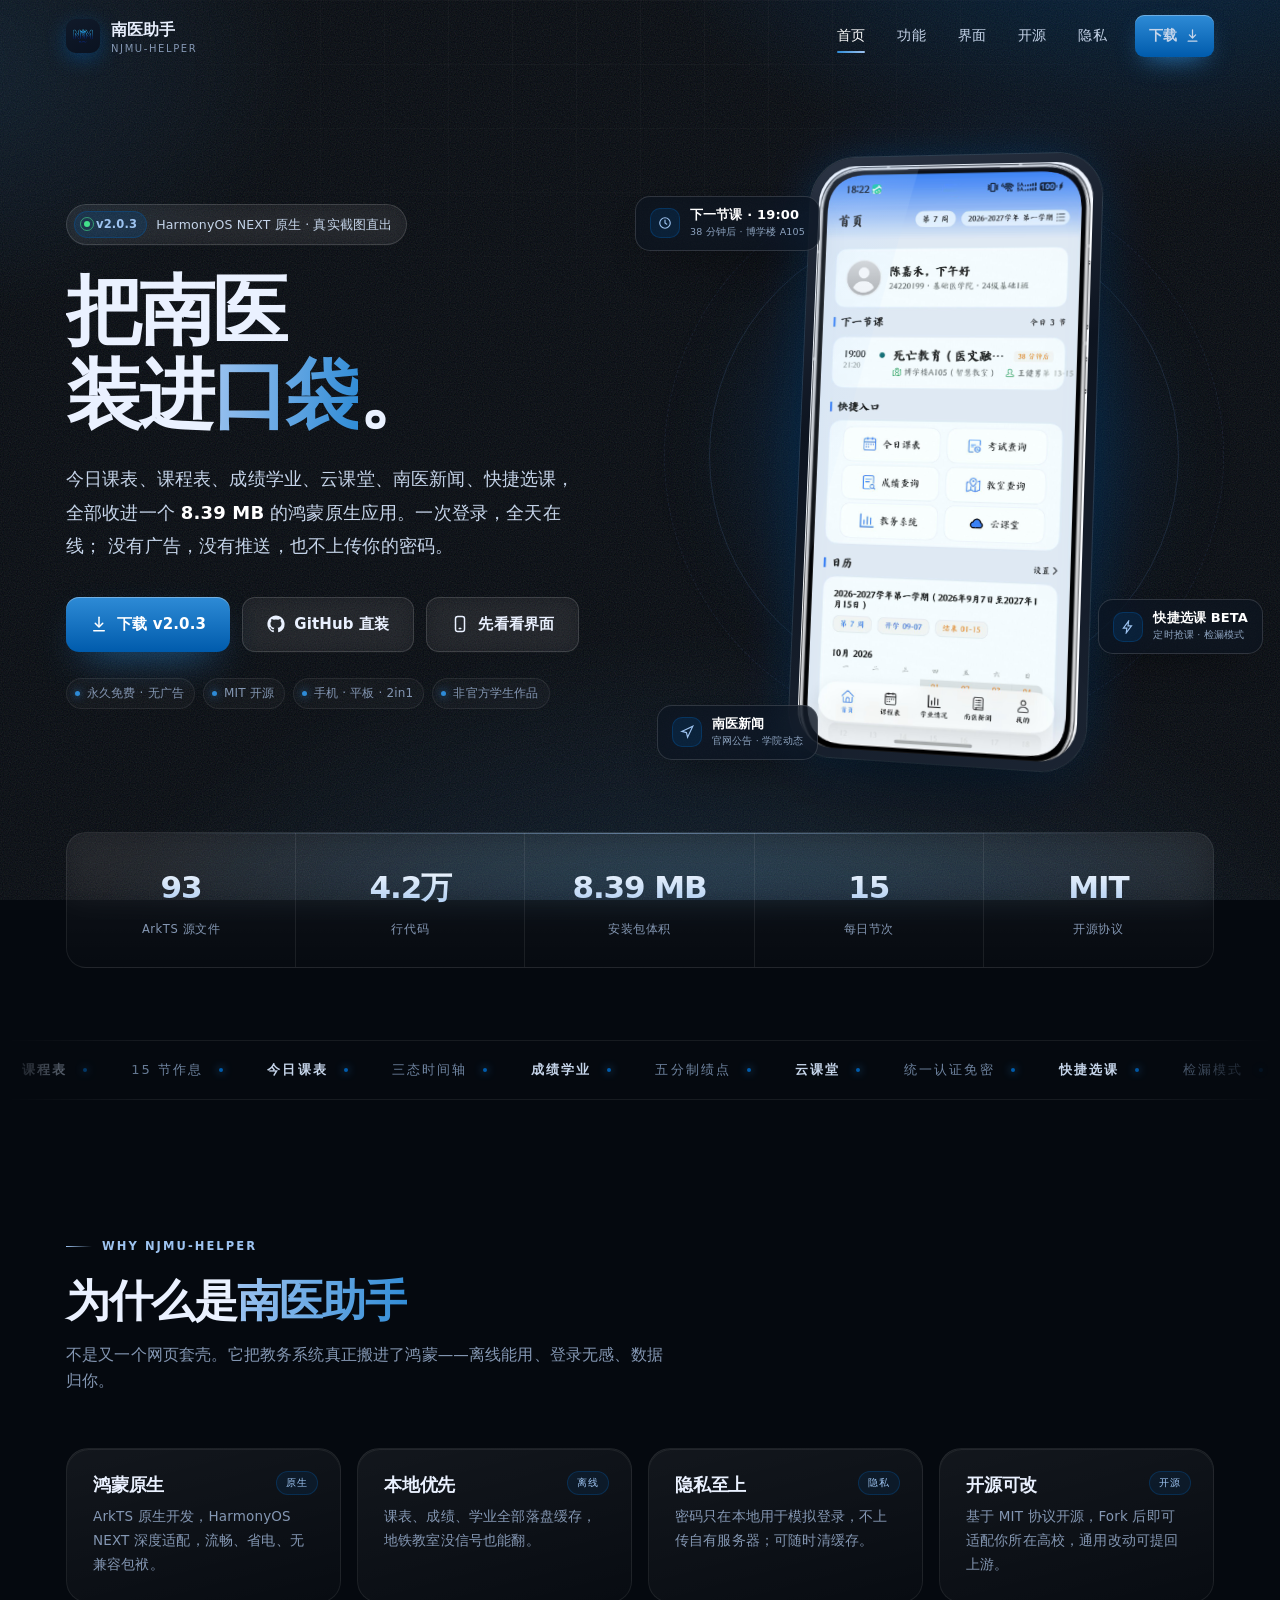
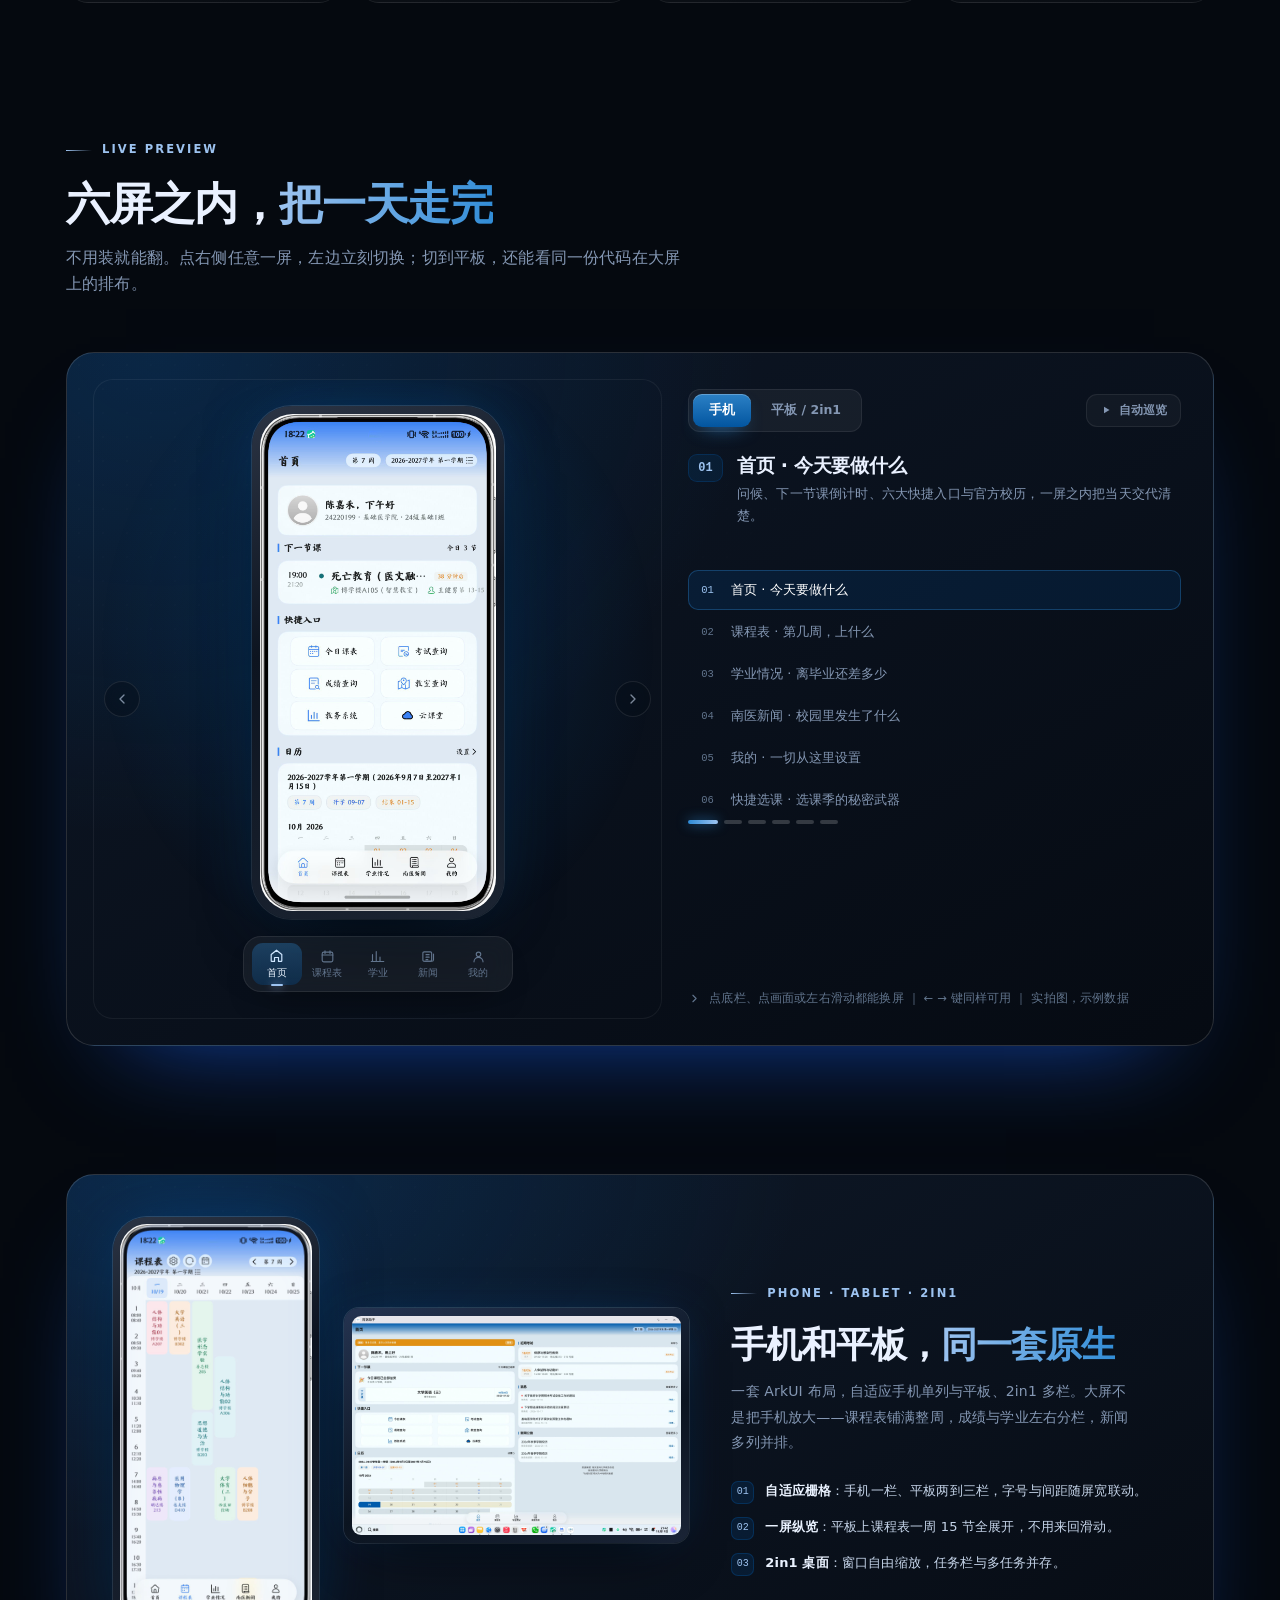
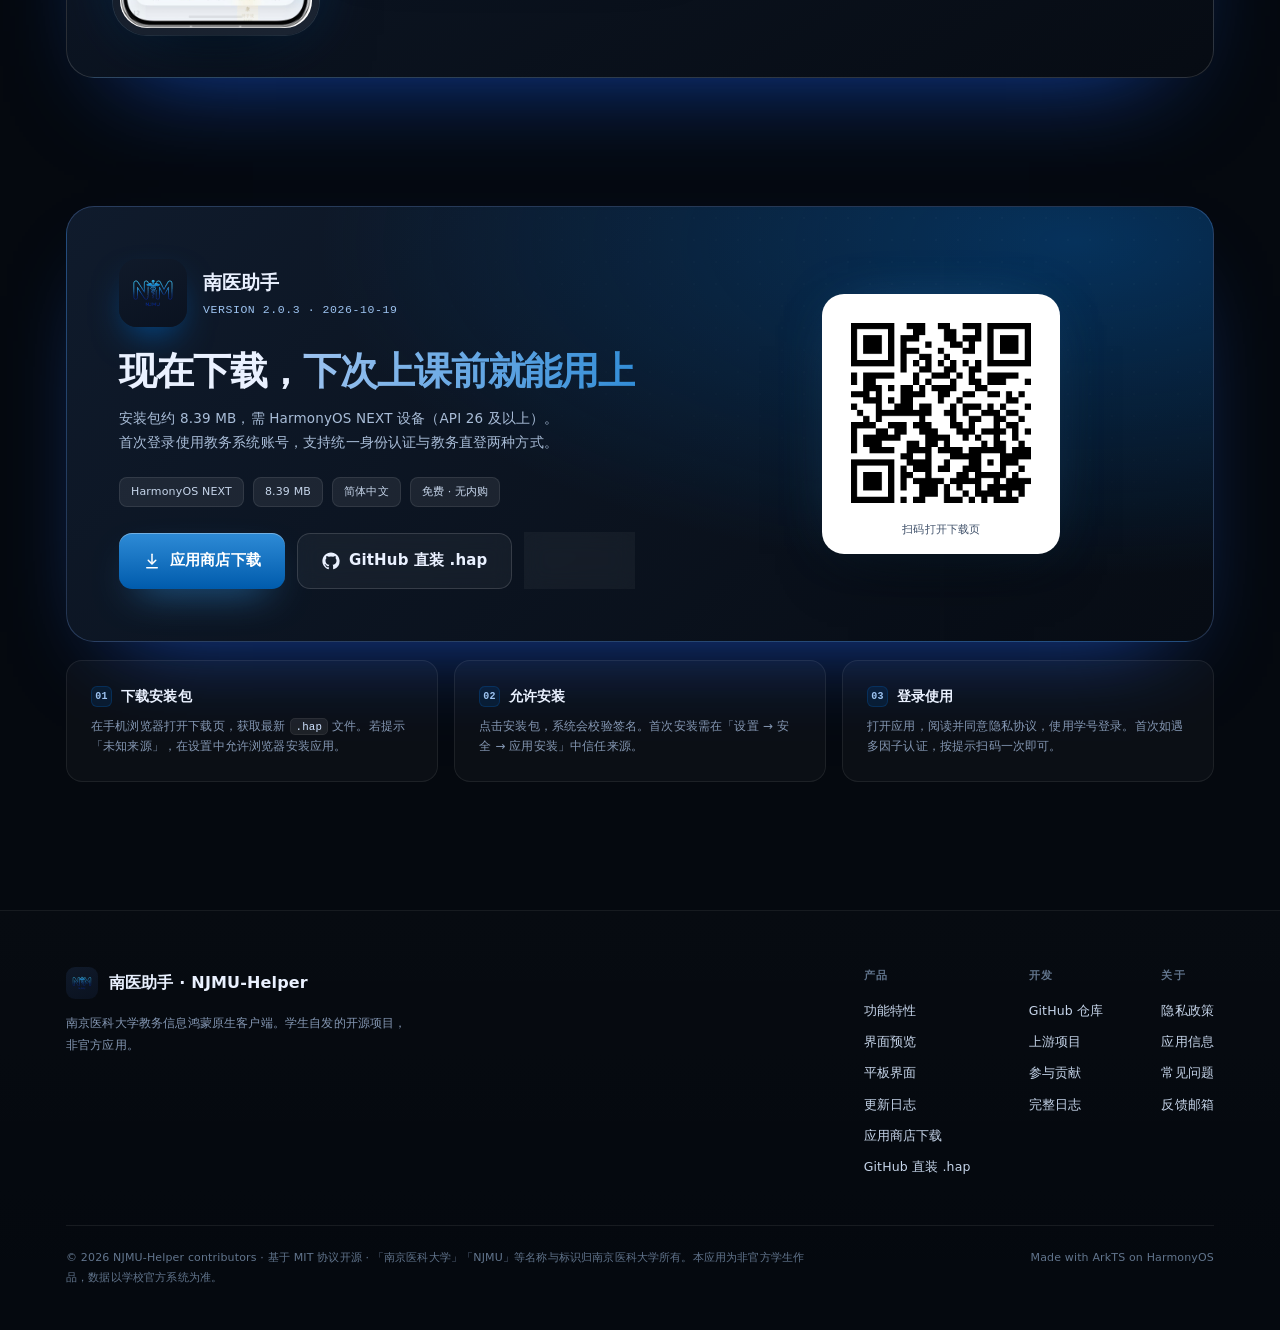
==== commit 9685c8c2: "fix(site): 修复截图与二维码被拉伸 · 交互预览支持点击/滑动/自动巡览" ====
--- a/docs/index.html
+++ b/docs/index.html
@@ -162,26 +162,60 @@
       </div>
 
       <div class="demo rv" id="demo">
-        <div class="demo-stage">
+        <div class="demo-stage" data-stage>
           <div class="dev dev-phone is-on" data-pane="phone">
             <div class="dev-body">
-              <img data-img="phone" src="assets/shots/home.jpg" alt="南医助手首页" width="912" height="1920" loading="lazy">
+              <img data-img="phone" src="assets/shots/home.jpg" alt="南医助手首页" width="912" height="1920" loading="lazy" draggable="false">
+            </div>
+            <div class="phone-dock" role="group" aria-label="模拟应用底部导航">
+          <button type="button" class="dock-item is-on" data-jump="0" aria-label="首页">
+            <svg viewBox="0 0 24 24" fill="none" stroke="currentColor" stroke-width="1.8" stroke-linecap="round" stroke-linejoin="round"><path d="M4 10.5 12 4l8 6.5V20a1 1 0 0 1-1 1h-4v-6H9v6H5a1 1 0 0 1-1-1z"/></svg>
+            <span>首页</span>
+          </button>
+          <button type="button" class="dock-item" data-jump="1" aria-label="课程表">
+            <svg viewBox="0 0 24 24" fill="none" stroke="currentColor" stroke-width="1.8" stroke-linecap="round" stroke-linejoin="round"><rect x="3.5" y="5" width="17" height="15.5" rx="2.5"/><path d="M3.5 9.5h17M8 3v4M16 3v4"/></svg>
+            <span>课程表</span>
+          </button>
+          <button type="button" class="dock-item" data-jump="2" aria-label="学业">
+            <svg viewBox="0 0 24 24" fill="none" stroke="currentColor" stroke-width="1.8" stroke-linecap="round" stroke-linejoin="round"><path d="M4 20V9M10 20V4M16 20v-7M22 20H2"/></svg>
+            <span>学业</span>
+          </button>
+          <button type="button" class="dock-item" data-jump="3" aria-label="新闻">
+            <svg viewBox="0 0 24 24" fill="none" stroke="currentColor" stroke-width="1.8" stroke-linecap="round" stroke-linejoin="round"><rect x="3" y="4.5" width="14" height="15" rx="2"/><path d="M8 9h5M8 13h5M8 17h3"/><path d="M20 8v9a2.5 2.5 0 0 1-2.5 2.5H6"/></svg>
+            <span>新闻</span>
+          </button>
+          <button type="button" class="dock-item" data-jump="4" aria-label="我的">
+            <svg viewBox="0 0 24 24" fill="none" stroke="currentColor" stroke-width="1.8" stroke-linecap="round" stroke-linejoin="round"><circle cx="12" cy="8.5" r="3.6"/><path d="M4.8 20.5a7.2 7.2 0 0 1 14.4 0"/></svg>
+            <span>我的</span>
+          </button>
             </div>
           </div>
           <div class="dev dev-tablet" data-pane="tablet">
             <div class="dev-body">
-              <img data-img="tablet" src="assets/shots-tablet/home.jpg" alt="平板端首页" width="1920" height="1280" loading="lazy">
-            </div>
-          </div>
+              <img data-img="tablet" src="assets/shots-tablet/home.jpg" alt="平板端首页" width="1920" height="1280" loading="lazy" draggable="false">
+            </div>
+          </div>
+          <button class="stage-nav prev" type="button" data-step="-1" aria-label="上一屏">
+            <svg viewBox="0 0 24 24" fill="none" stroke="currentColor" stroke-width="2" stroke-linecap="round" stroke-linejoin="round"><path d="m15 18-6-6 6-6"/></svg>
+          </button>
+          <button class="stage-nav next" type="button" data-step="1" aria-label="下一屏">
+            <svg viewBox="0 0 24 24" fill="none" stroke="currentColor" stroke-width="2" stroke-linecap="round" stroke-linejoin="round"><path d="m9 18 6-6-6-6"/></svg>
+          </button>
         </div>
 
         <div class="demo-side">
-          <div class="demo-tabs">
-            <button type="button" data-mode="phone" class="is-on">手机</button>
-            <button type="button" data-mode="tablet">平板 / 2in1</button>
-          </div>
-
-          <div class="demo-cap">
+          <div class="demo-top">
+            <div class="demo-tabs">
+              <button type="button" data-mode="phone" class="is-on">手机</button>
+              <button type="button" data-mode="tablet">平板 / 2in1</button>
+            </div>
+            <button class="demo-auto" type="button" data-auto aria-pressed="false">
+              <svg viewBox="0 0 24 24" fill="currentColor"><path d="M8 5.5v13l11-6.5z"/></svg>
+              <span>自动巡览</span>
+            </button>
+          </div>
+
+          <div class="demo-cap" aria-live="polite">
             <span class="num" id="dvNum">01</span>
             <div>
               <h3 id="dvTitle">首页 · 今天要做什么</h3>
@@ -205,13 +239,16 @@
             <button type="button" data-num="04" data-src="assets/shots-tablet/news.jpg" data-alt="平板端南医新闻" data-title="南医新闻 · 双列阅读" data-desc="要闻、综合、科研、媒体分类切换，公告以双列卡片铺开，单屏可见条目翻倍。"><span>04</span>南医新闻 · 双列阅读</button>
           </div>
 
+          <div class="stage-dots" data-dots aria-label="切换截图"></div>
+
           <div class="demo-hint">
             <svg viewBox="0 0 24 24" fill="none" stroke="currentColor" stroke-width="2" stroke-linecap="round" stroke-linejoin="round"><path d="M9 18l6-6-6-6"/></svg>
-            支持 ← → 键切换 ｜ 图为应用内实拍，示例数据
-          </div>
-        </div>
-      </div>
-    </div>
+            点底栏、点画面或左右滑动都能换屏 ｜ ← → 键同样可用 ｜ 实拍图，示例数据
+          </div>
+        </div>
+      </div>
+    </div>
+
   </section>
 
   <!-- ========== duo ========== -->
--- a/docs/assets/style.css
+++ b/docs/assets/style.css
@@ -62,7 +62,7 @@
 
 ::selection{background:rgba(0,91,172,.42);color:#fff}
 a{color:inherit;text-decoration:none}
-img{max-width:100%;display:block;background:linear-gradient(160deg,#101a2a,#0a1220)}
+img{max-width:100%;height:auto;display:block;background:linear-gradient(160deg,#101a2a,#0a1220)}
 button{font-family:inherit;border:0;background:none;color:inherit;cursor:pointer;padding:0}
 code{
   font-family:var(--mono);font-size:.9em;padding:1.5px 5px;border-radius:5px;
@@ -490,17 +490,23 @@
   position:relative;z-index:2;display:grid;place-items:center;min-height:520px;
   border-radius:20px;border:1px solid rgba(255,255,255,.06);
   background:radial-gradient(70% 70% at 50% 42%,rgba(0,91,172,.22),transparent 70%);
-  padding:26px;
+  padding:26px;touch-action:pan-y;
+  overflow:hidden;
 }
 .dev{display:none;justify-content:center;width:100%}
 .dev.is-on{display:flex;animation:devIn .5s var(--ease)}
 @keyframes devIn{from{opacity:0;translate:0 14px}to{opacity:1;translate:0 0}}
 .dev-body{
-  position:relative;background:linear-gradient(160deg,#2b3444,#0d1420 42%,#1b2432);
+  position:relative;background:linear-gradient(160deg,#2b3444,#0d1420 42%,#1b2432);overflow:hidden;
   box-shadow:0 34px 80px -32px rgba(0,0,0,.95),0 0 0 1px rgba(255,255,255,.13),0 0 60px -16px rgba(0,91,172,.5);
 }
 .dev-body img{width:100%;height:auto;display:block;transition:opacity .3s ease}
-.dev-phone .dev-body{width:252px;padding:8px;border-radius:40px}
+.dev-phone{flex-direction:column;align-items:center;gap:17px}
+.dev-phone .dev-body{width:252px;padding:8px;border-radius:40px;cursor:grab}
+.dev-tablet .dev-body{cursor:grab}
+.demo-stage.is-drag .dev-body{cursor:grabbing}
+.demo-stage.is-drag .dev-body img{transition:none}
+.dev-body{transition:transform .38s var(--ease)}
 .dev-phone .dev-body img{border-radius:33px;aspect-ratio:912/1920;object-fit:cover}
 .dev-tablet .dev-body{width:100%;max-width:520px;padding:9px;border-radius:17px}
 .dev-tablet .dev-body img{border-radius:9px;aspect-ratio:1920/1280;object-fit:cover}
@@ -546,6 +552,107 @@
   font-size:11.5px;color:var(--dim);
 }
 .demo-hint svg{width:13px;height:13px;flex:none}
+
+/* ---------- 交互预览 · 模拟底栏 / 滑动 / 自动巡览 ---------- */
+.demo-top{display:flex;align-items:center;justify-content:space-between;gap:12px;flex-wrap:wrap;margin-bottom:22px}
+.demo-top .demo-tabs{margin-bottom:0}
+.demo-auto{
+  display:inline-flex;align-items:center;gap:7px;padding:8px 13px;border-radius:11px;
+  font-size:11.5px;font-weight:600;color:var(--muted);
+  border:1px solid var(--line);background:rgba(255,255,255,.035);
+  transition:color .25s,background .25s,border-color .25s;
+}
+.demo-auto svg{width:12px;height:12px}
+.demo-auto:hover{color:var(--ink);border-color:var(--line-3);background:rgba(255,255,255,.06)}
+.demo-auto.is-on{color:#dcecff;border-color:rgba(46,139,214,.5);background:rgba(0,91,172,.24)}
+.demo-auto.is-on svg{color:var(--b3)}
+
+.phone-dock{
+  display:flex;align-items:center;justify-content:space-between;
+  width:270px;padding:6px 8px;border-radius:18px;
+  background:rgba(255,255,255,.055);border:1px solid var(--line);
+  -webkit-backdrop-filter:blur(10px);backdrop-filter:blur(10px);
+  box-shadow:0 16px 34px -22px rgba(0,0,0,.9);
+}
+.dock-item{
+  position:relative;flex:1;display:flex;flex-direction:column;align-items:center;gap:3px;
+  padding:6px 2px 5px;border-radius:11px;color:var(--dim);
+  font-size:9.5px;letter-spacing:.01em;
+  transition:color .25s,background .3s,transform .3s var(--ease-back);
+}
+.dock-item svg{width:15px;height:15px;transition:transform .35s var(--ease-back)}
+.dock-item:hover{color:var(--ink-2);background:rgba(255,255,255,.05)}
+.dock-item:active{transform:scale(.94)}
+.dock-item.is-on{color:#eaf4ff;background:linear-gradient(180deg,rgba(46,139,214,.32),rgba(0,91,172,.26))}
+.dock-item.is-on svg{transform:translateY(-1px) scale(1.06);color:#cfe6ff}
+.dock-item.is-on::after{
+  content:"";position:absolute;bottom:-1px;left:50%;width:12px;height:2px;border-radius:2px;
+  background:var(--b3);transform:translateX(-50%);box-shadow:0 0 8px rgba(157,195,240,.9);
+}
+.demo-stage.is-drag .phone-dock{opacity:.55}
+
+.stage-nav{
+  position:absolute;top:50%;translate:0 -50%;z-index:4;
+  width:36px;height:36px;border-radius:50%;display:grid;place-items:center;
+  color:#dbe9ff;border:1px solid rgba(255,255,255,.16);
+  background:rgba(8,14,24,.72);-webkit-backdrop-filter:blur(10px);backdrop-filter:blur(10px);
+  opacity:.55;transition:opacity .25s,background .25s,transform .25s,border-color .25s;
+}
+.stage-nav svg{width:16px;height:16px}
+.stage-nav:hover{opacity:1;background:rgba(0,91,172,.62);border-color:rgba(157,195,240,.5);transform:scale(1.08)}
+.stage-nav.prev{left:10px}
+.stage-nav.next{right:10px}
+
+.stage-dots{display:flex;align-items:center;gap:6px;margin:0 0 16px}
+.stage-dots button{
+  width:18px;height:4px;border-radius:99px;background:rgba(255,255,255,.18);
+  transition:width .35s var(--ease),background .35s,box-shadow .35s;
+}
+.stage-dots button:hover{background:rgba(255,255,255,.34)}
+.stage-dots button.is-on{
+  width:30px;background:linear-gradient(90deg,var(--b2),var(--b3));
+  box-shadow:0 0 12px rgba(46,139,214,.75);
+}
+
+/* 换屏动画 */
+@keyframes shotInR{from{opacity:0;transform:translateX(38px) scale(.985)}to{opacity:1;transform:none}}
+@keyframes shotInL{from{opacity:0;transform:translateX(-38px) scale(.985)}to{opacity:1;transform:none}}
+.dev-body img.shot-in-r{animation:shotInR .48s var(--ease)}
+.dev-body img.shot-in-l{animation:shotInL .48s var(--ease)}
+
+/* 点击涟漪 */
+.tap-ripple{
+  position:absolute;left:0;top:0;width:12px;height:12px;margin:-6px 0 0 -6px;border-radius:50%;
+  border:1.5px solid rgba(157,195,240,.85);background:rgba(46,139,214,.22);
+  pointer-events:none;z-index:3;animation:tapRip .68s cubic-bezier(.2,.7,.3,1) forwards;
+}
+@keyframes tapRip{
+  to{width:180px;height:180px;margin:-90px 0 0 -90px;opacity:0;border-color:rgba(157,195,240,0)}
+}
+
+/* 平板卡片放大提示 */
+.tab-win::before{
+  content:"";position:absolute;right:18px;top:18px;width:30px;height:30px;border-radius:50%;
+  background:rgba(6,12,20,.72) url("data:image/svg+xml;utf8,<svg xmlns='http://www.w3.org/2000/svg' viewBox='0 0 24 24' fill='none' stroke='%23dbe9ff' stroke-width='2' stroke-linecap='round'><circle cx='11' cy='11' r='7'/><path d='m20 20-3.6-3.6M11 8v6M8 11h6'/></svg>") center/15px no-repeat;
+  border:1px solid rgba(255,255,255,.18);opacity:0;transform:scale(.8);
+  transition:opacity .3s,transform .35s var(--ease-back);z-index:3;pointer-events:none;
+}
+.tab-card:hover .tab-win::before{opacity:1;transform:scale(1)}
+
+/* 灯箱拖拽 */
+.lb figure{dursor:grab;touch-action:pan-y}
+.lb.is-drag figure{cursor:grabbing}
+.lb img{transition:transform .3s var(--ease),opacity .2s}
+.lb.is-drag img{transition:none}
+.lb-hint{
+  position:absolute;bottom:22px;left:50%;transform:translateX(-50%);
+  font-size:11.5px;color:var(--dim);letter-spacing:.02em;
+  display:flex;align-items:center;gap:7px;
+}
+.lb-hint svg{width:13px;height:13px}
+
+/* 页面离场 */
+body.is-leaving{opacity:0;transition:opacity .2s ease}
 
 /* ---------- duo（双端） ---------- */
 .duo{
@@ -576,7 +683,7 @@
   transition:transform .55s var(--ease),box-shadow .55s;
 }
 .duo-win:hover{transform:translateY(-7px) rotate(-.4deg);box-shadow:0 34px 74px -28px rgba(0,0,0,.95),0 0 0 1px rgba(157,195,240,.34),0 30px 60px -18px rgba(0,91,172,.62)}
-.duo-win img{width:100%;border-radius:9px;display:block}
+.duo-win img{width:100%;height:auto;border-radius:9px;display:block}
 .duo-win::after{content:"";position:absolute;inset:8px;border-radius:9px;pointer-events:none;box-shadow:inset 0 0 0 1px rgba(255,255,255,.08)}
 .duo-copy{position:relative;z-index:2}
 .duo-copy h2{font-size:clamp(24px,2.9vw,36px);margin:2px 0 14px;letter-spacing:-.03em}
@@ -626,6 +733,8 @@
   color:#fff;background:rgba(0,91,172,.28);border-color:rgba(46,139,214,.45);
 }
 .card.is-hidden{display:none}
+.bento.is-filtered{grid-template-columns:repeat(3,1fr)}
+.bento.is-filtered .card{grid-column:auto}
 .card.pop{animation:cardPop .45s var(--ease)}
 @keyframes cardPop{from{opacity:0;translate:0 10px}to{opacity:1;translate:0 0}}
 
@@ -658,7 +767,7 @@
   transition:transform .55s var(--ease),box-shadow .55s;cursor:zoom-in;
 }
 .tab-card:hover .tab-win{transform:translateY(-9px);box-shadow:0 40px 88px -34px rgba(0,0,0,.95),0 0 0 1px rgba(157,195,240,.34),0 30px 64px -18px rgba(0,91,172,.62)}
-.tab-win img{width:100%;border-radius:10px;display:block;aspect-ratio:1920/1280;object-fit:cover}
+.tab-win img{width:100%;height:auto;border-radius:10px;display:block}
 .tab-win::after{content:"";position:absolute;inset:9px;border-radius:10px;pointer-events:none;box-shadow:inset 0 0 0 1px rgba(255,255,255,.07)}
 .tab-card h4{font-size:15.5px;margin-bottom:5px;color:#eaf2ff}
 .tab-card figcaption{display:flex;gap:13px;align-items:flex-start}
@@ -809,7 +918,7 @@
 .flow{
   margin-top:20px;border-radius:20px;border:1px solid var(--line);
   background:linear-gradient(160deg,rgba(255,255,255,.04),rgba(255,255,255,.008));
-  padding:34px 26px;overflow:hidden;
+  padding:34px 26px;overflow-x:auto;scrollbar-width:thin;
 }
 .flow svg{width:100%;height:auto;display:block}
 .flow .dash{stroke-dasharray:5 7;animation:dashMove 1.6s linear infinite}
@@ -884,14 +993,14 @@
 .dl-btns{display:flex;flex-wrap:wrap;gap:12px}
 .dl-right{position:relative;z-index:2;display:flex;justify-content:center}
 .qr{
-  width:206px;padding:16px;border-radius:20px;background:#fff;
+  width:238px;padding:20px 20px 14px;border-radius:22px;background:#fff;
   border:1px solid rgba(255,255,255,.16);text-align:center;
-  box-shadow:0 26px 60px -26px rgba(0,0,0,.9);
+  box-shadow:0 26px 60px -26px rgba(0,0,0,.9),0 0 60px -28px rgba(46,139,214,.8);
   animation:qrFloat 7s ease-in-out infinite;
 }
 @keyframes qrFloat{0%,100%{transform:translateY(0)}50%{transform:translateY(-8px)}}
-.qr img{width:100%;aspect-ratio:1;border-radius:6px}
-.qr span{display:block;font-size:10.5px;color:#4a5c73;margin-top:10px;letter-spacing:.02em}
+.qr img{width:100%;height:auto;aspect-ratio:1;border-radius:4px;background:#fff}
+.qr span{display:block;font-size:10.5px;color:#3f5069;margin-top:10px;letter-spacing:.02em;font-weight:550}
 
 .steps{display:grid;grid-template-columns:repeat(3,1fr);gap:16px;margin-top:18px}
 .step{padding:24px;border-radius:16px;border:1px solid var(--line);background:rgba(255,255,255,.028);transition:border-color .3s,transform .3s}
@@ -991,6 +1100,7 @@
   .dl-right{justify-content:flex-start}
   .demo-stage{min-height:auto;padding:30px 20px}
   .c7,.c6,.c5,.c4,.c3{grid-column:span 6}
+  .bento.is-filtered{grid-template-columns:repeat(2,1fr)}
   .stats-in{grid-template-columns:repeat(3,1fr)}
   .stat:nth-child(3){border-right:0}
   .stat:nth-child(4),.stat:nth-child(5){border-top:1px solid var(--line)}
@@ -1035,6 +1145,8 @@
   .stat:nth-child(3),.stat:nth-child(4),.stat:nth-child(5){border-top:1px solid var(--line)}
   .stat:last-child{grid-column:span 2;border-right:0}
   .c7,.c6,.c5,.c4,.c3{grid-column:span 12}
+  .bento.is-filtered{grid-template-columns:1fr}
+  .flow svg{min-width:720px}
   .gallery{grid-template-columns:1fr;gap:36px}
   .tech{grid-template-columns:1fr}
   .detail-grid{grid-template-columns:1fr}
@@ -1048,7 +1160,13 @@
   .demo{padding:18px}
   .demo-stage{padding:22px 14px}
   .dev-phone .dev-body{width:212px}
+  .phone-dock{width:236px;padding:5px 6px}
+  .dock-item{font-size:9px}
+  .dock-item svg{width:14px;height:14px}
   .demo-cap{min-height:0}
+  .stage-nav{width:32px;height:32px}
+  .stage-nav.prev{left:4px}
+  .stage-nav.next{right:4px}
   .subnav-bar{padding:8px 0 6px}
   .privacy-card{padding:26px 22px}
   .foot-links{gap:34px}
@@ -1059,7 +1177,20 @@
   .lb .lb-count{top:16px;left:16px}
   .to-top{right:16px;bottom:16px;width:42px;height:42px}
   .dl-card,.oss-card{padding:26px}
-  .qr{width:180px}
+  .qr{width:190px;padding:14px 14px 10px}
+}
+@media (max-width:560px){
+  .demo-stage{padding:18px 8px}
+  .phone-dock{width:100%;max-width:226px}
+  .dock-item span{font-size:8.5px;letter-spacing:0}
+  .stage-nav{display:none}
+  .stage-dots{margin-bottom:12px}
+  .demo-top{gap:8px}
+  .demo-auto{padding:7px 10px;font-size:11px}
+  .demo-auto span{display:none}
+  .demo-auto svg{width:13px;height:13px}
+  .tab-grid{gap:30px}
+  .lb-hint{display:none}
 }
 @media (prefers-reduced-motion:reduce){
   *,*::before,*::after{animation-duration:.001ms!important;animation-iteration-count:1!important;transition-duration:.001ms!important}
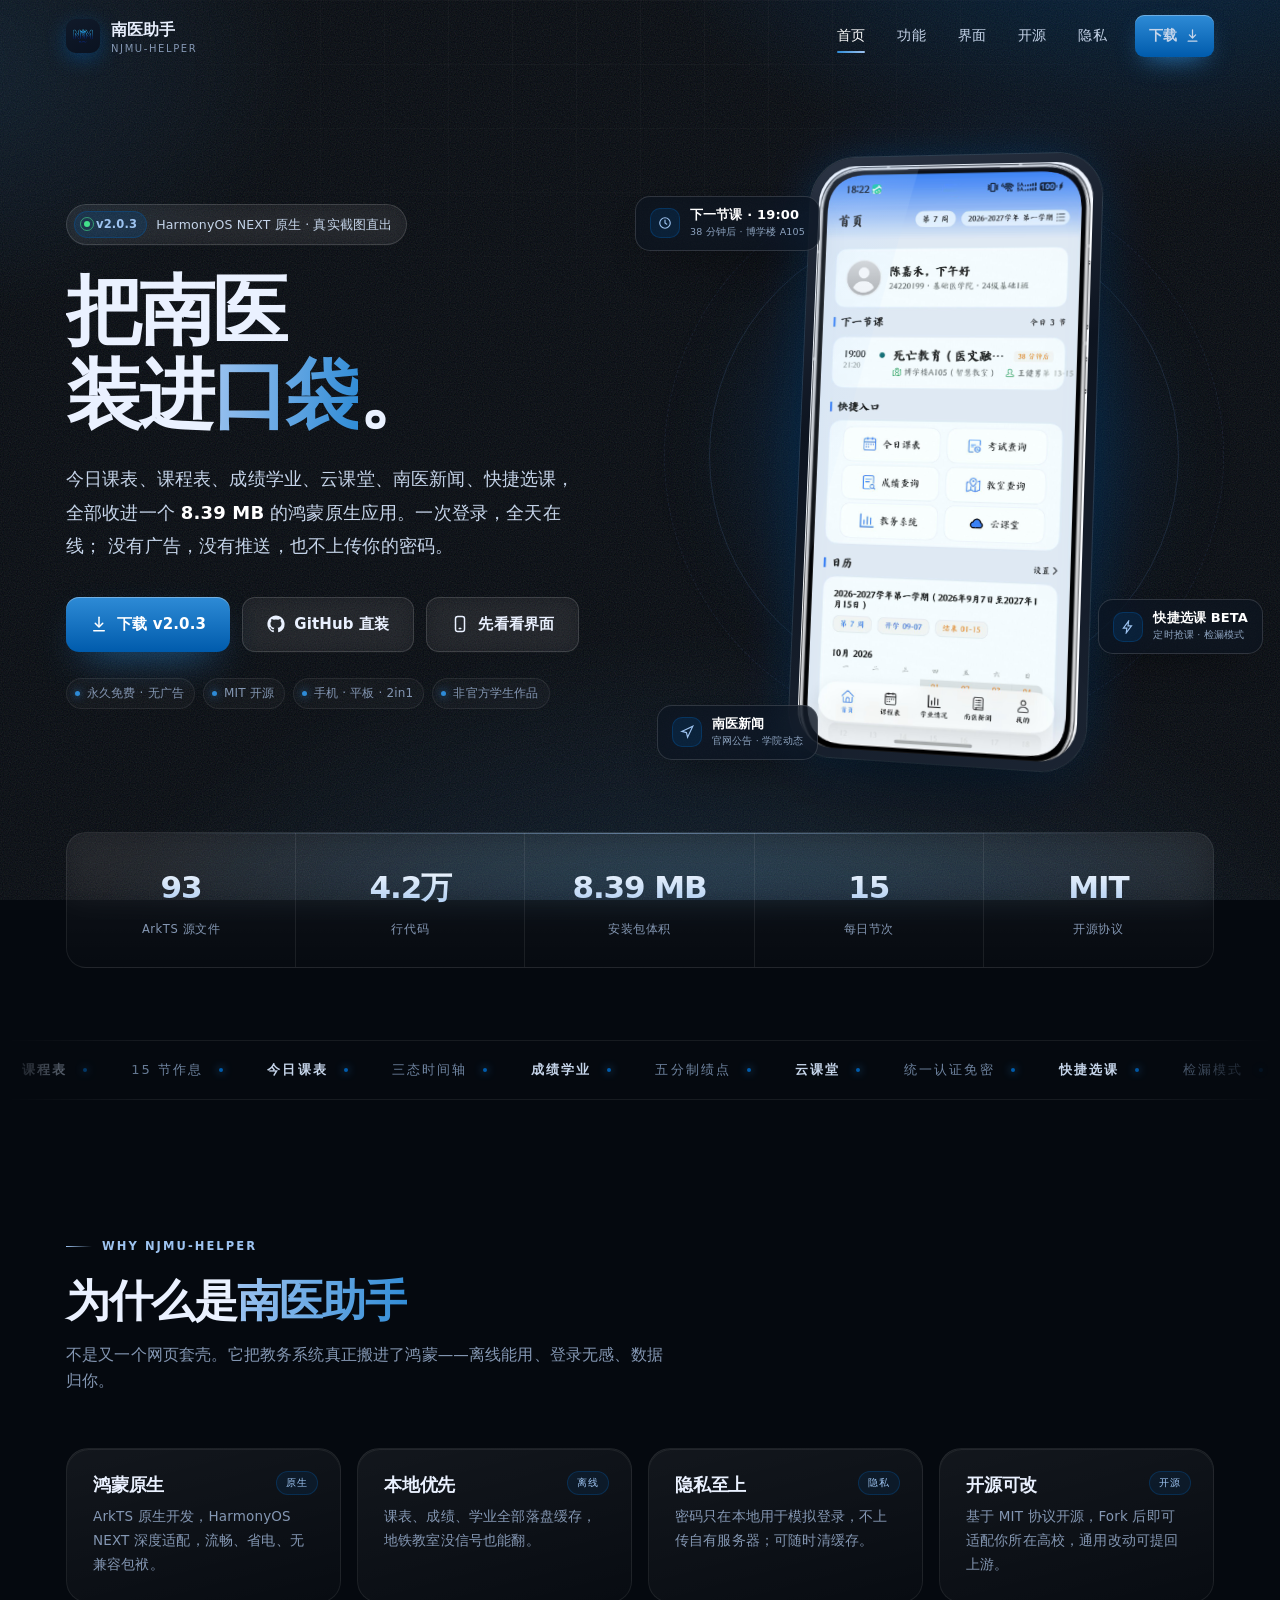
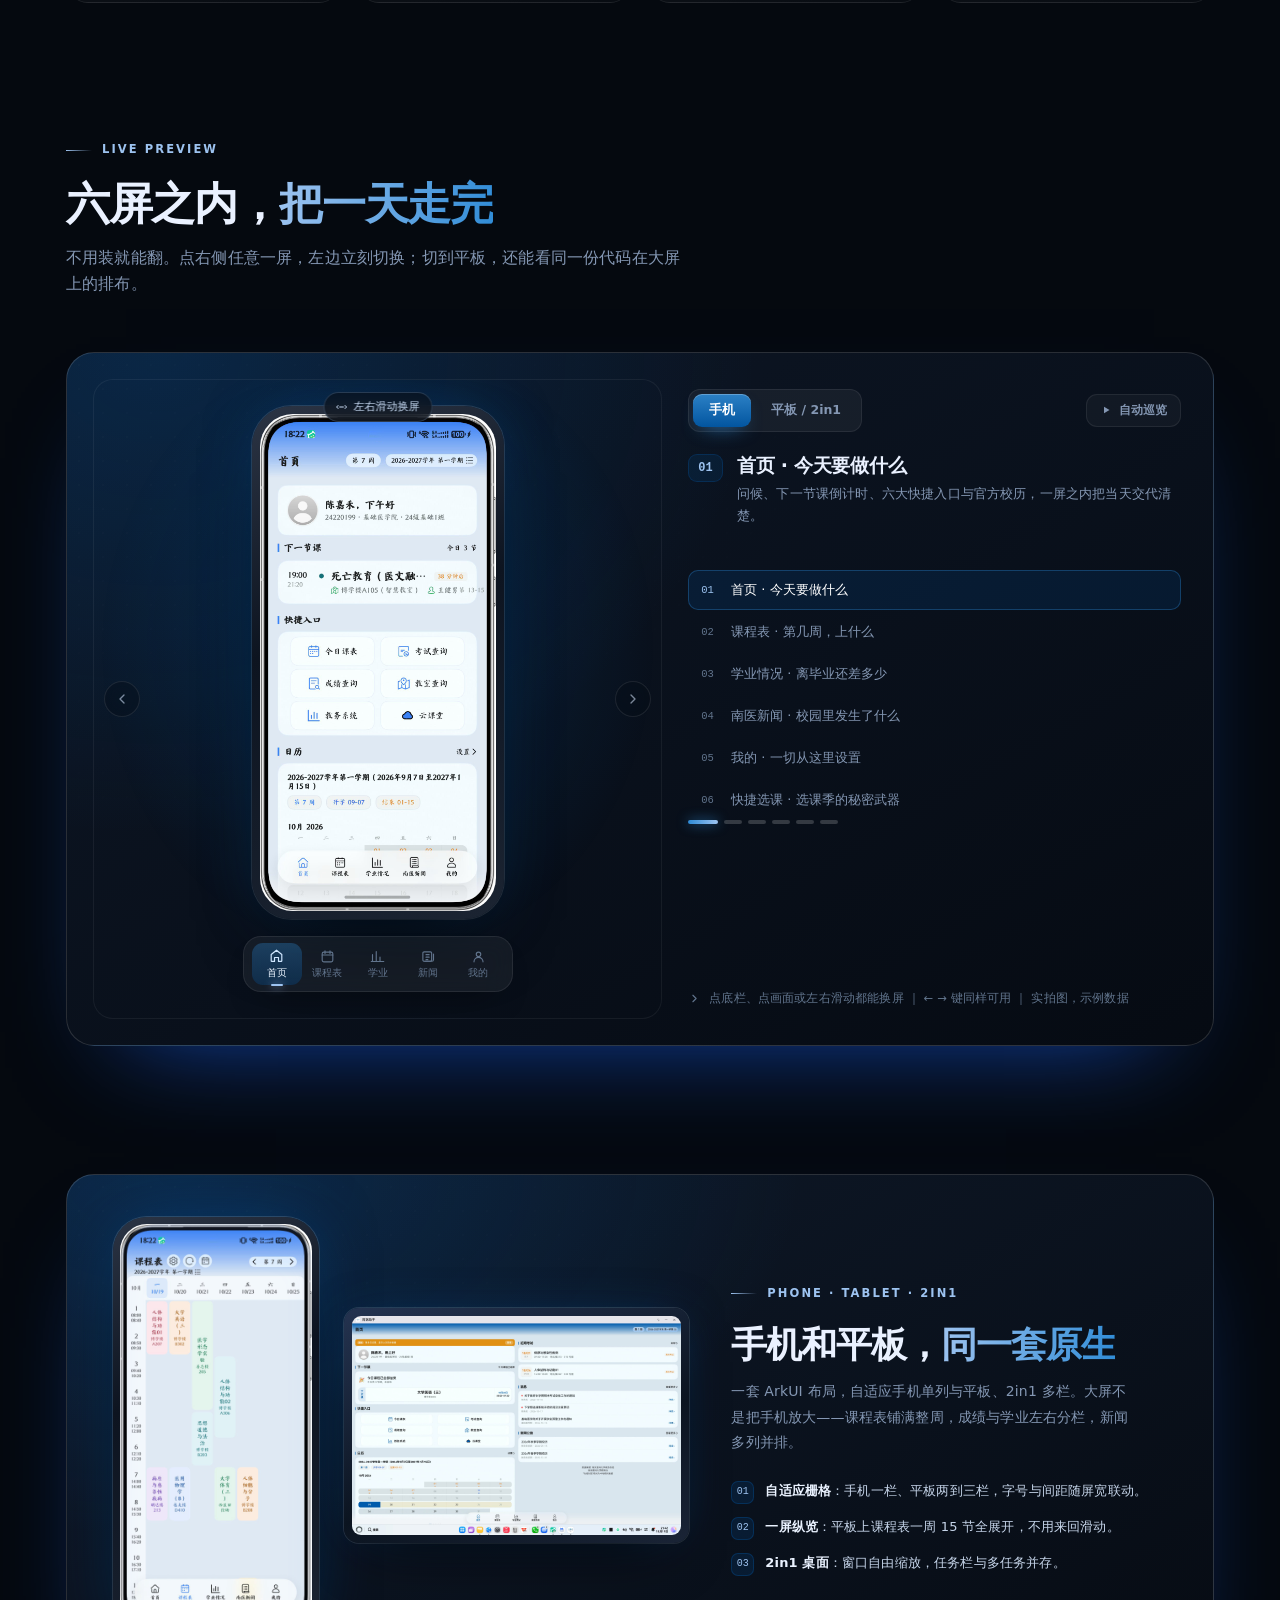
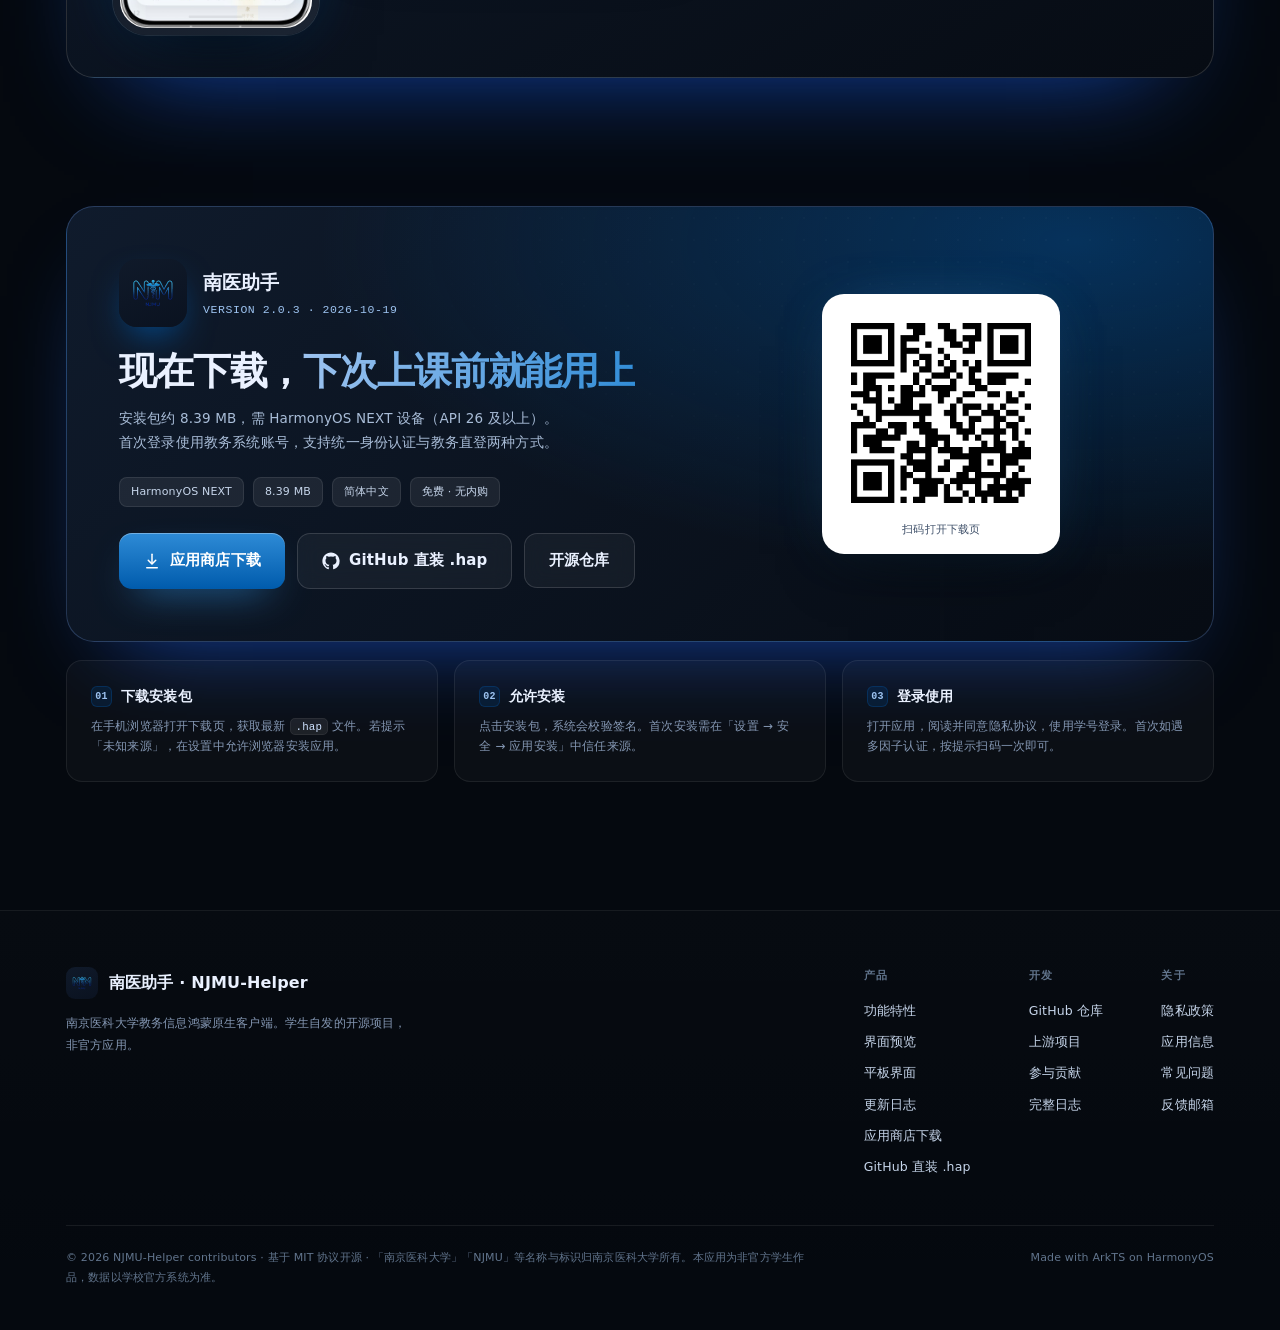
==== commit 7360518c: "fix(site): 修复截图与二维码被拉伸 · 交互预览支持点击/滑动/自动巡览" ====
--- a/docs/index.html
+++ b/docs/index.html
@@ -201,6 +201,10 @@
           <button class="stage-nav next" type="button" data-step="1" aria-label="下一屏">
             <svg viewBox="0 0 24 24" fill="none" stroke="currentColor" stroke-width="2" stroke-linecap="round" stroke-linejoin="round"><path d="m9 18 6-6-6-6"/></svg>
           </button>
+          <div class="swipe-tip" aria-hidden="true">
+            <svg viewBox="0 0 24 24" fill="none" stroke="currentColor" stroke-width="2" stroke-linecap="round" stroke-linejoin="round"><path d="M8 12h8M5 9l-3 3 3 3M19 9l3 3-3 3"/></svg>
+            左右滑动换屏
+          </div>
         </div>
 
         <div class="demo-side">
--- a/docs/assets/style.css
+++ b/docs/assets/style.css
@@ -614,6 +614,20 @@
   box-shadow:0 0 12px rgba(46,139,214,.75);
 }
 
+.swipe-tip{
+  position:absolute;top:12px;left:50%;z-index:3;translate:-50% 0;
+  display:inline-flex;align-items:center;gap:6px;padding:5px 11px;border-radius:99px;
+  font-size:10.5px;color:#c9dcf5;background:rgba(8,14,24,.66);
+  border:1px solid rgba(157,195,240,.22);
+  -webkit-backdrop-filter:blur(8px);backdrop-filter:blur(8px);
+  animation:tipPulse 2.6s ease-in-out infinite;pointer-events:none;
+  transition:opacity .45s,translate .45s;
+}
+.swipe-tip svg{width:12px;height:12px;animation:tipSlide 2.6s ease-in-out infinite}
+@keyframes tipPulse{0%,100%{opacity:.5}50%{opacity:.92}}
+@keyframes tipSlide{0%,100%{transform:translateX(-2px)}50%{transform:translateX(2px)}}
+.demo.has-used .swipe-tip{opacity:0;translate:-50% -8px}
+
 /* 换屏动画 */
 @keyframes shotInR{from{opacity:0;transform:translateX(38px) scale(.985)}to{opacity:1;transform:none}}
 @keyframes shotInL{from{opacity:0;transform:translateX(-38px) scale(.985)}to{opacity:1;transform:none}}
@@ -652,7 +666,7 @@
 .lb-hint svg{width:13px;height:13px}
 
 /* 页面离场 */
-body.is-leaving{opacity:0;transition:opacity .2s ease}
+body.is-leaving{animation:none;opacity:0;transition:opacity .2s ease}
 
 /* ---------- duo（双端） ---------- */
 .duo{
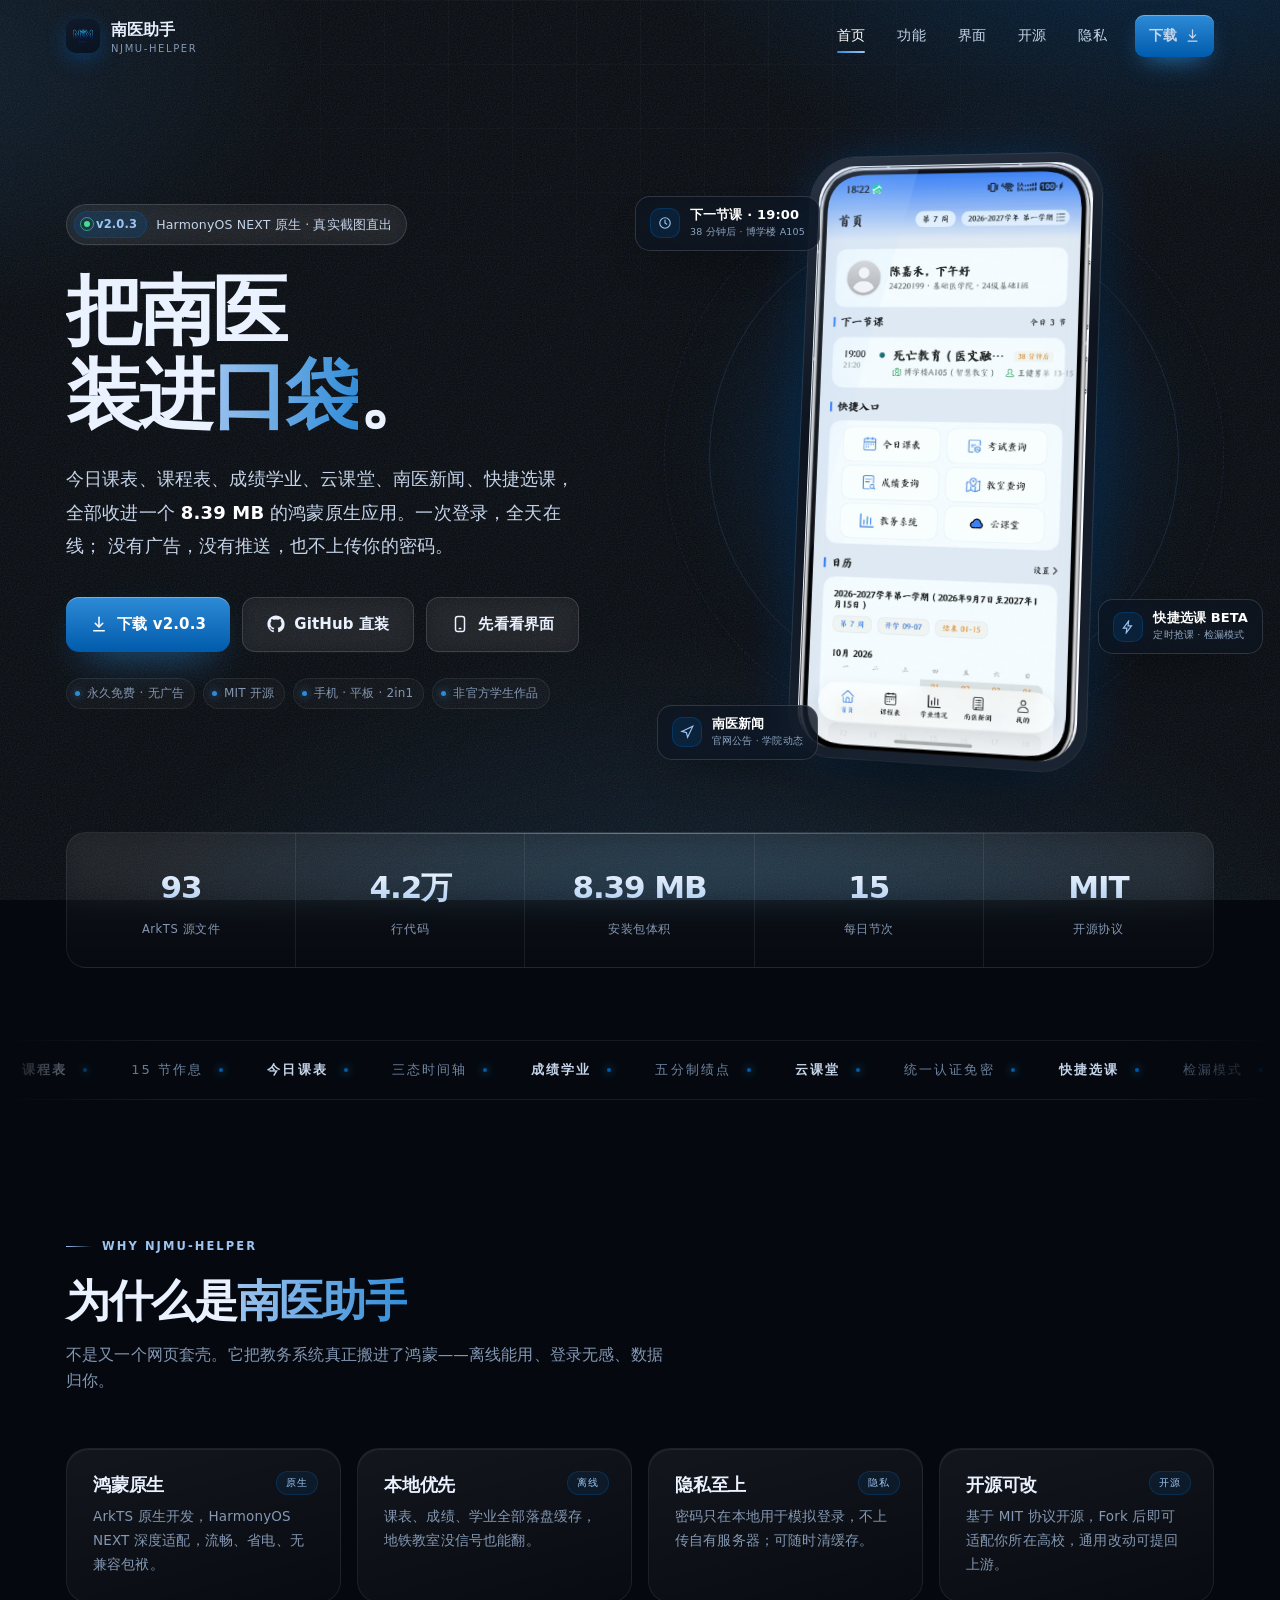
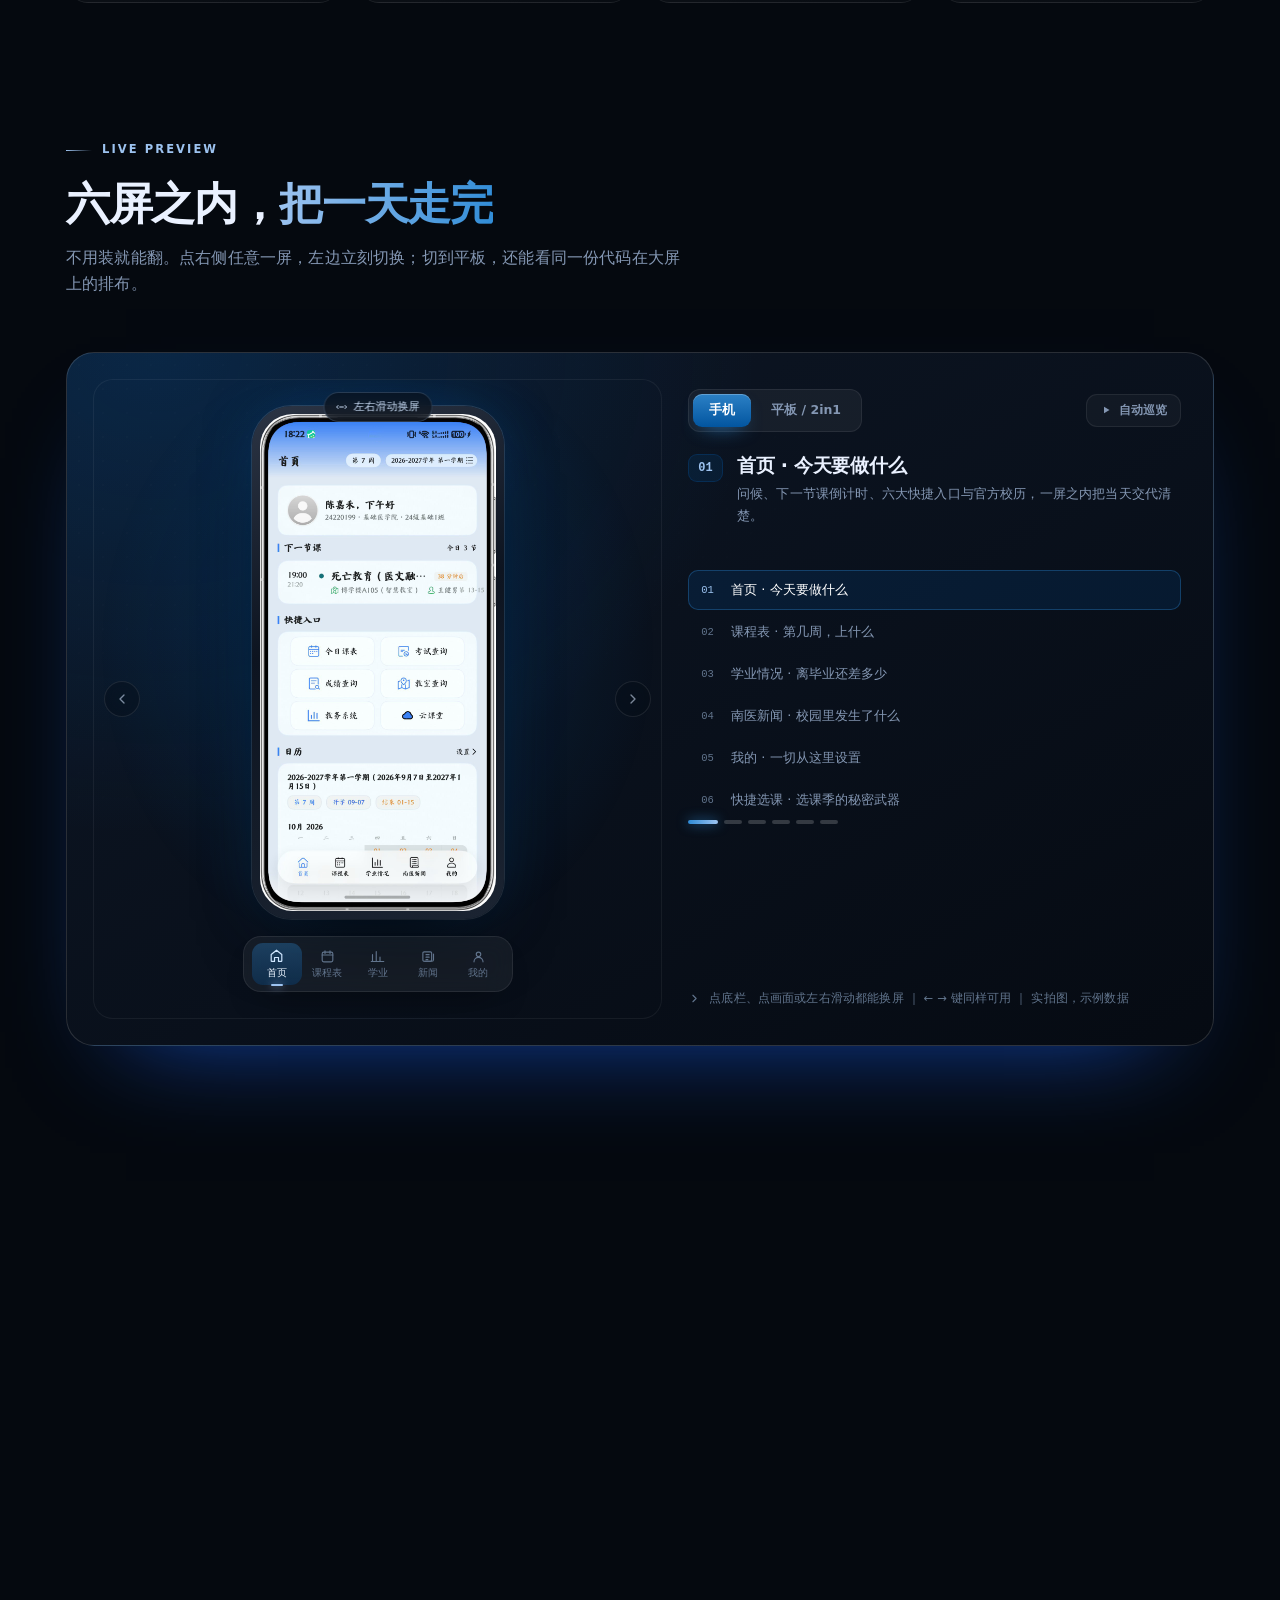
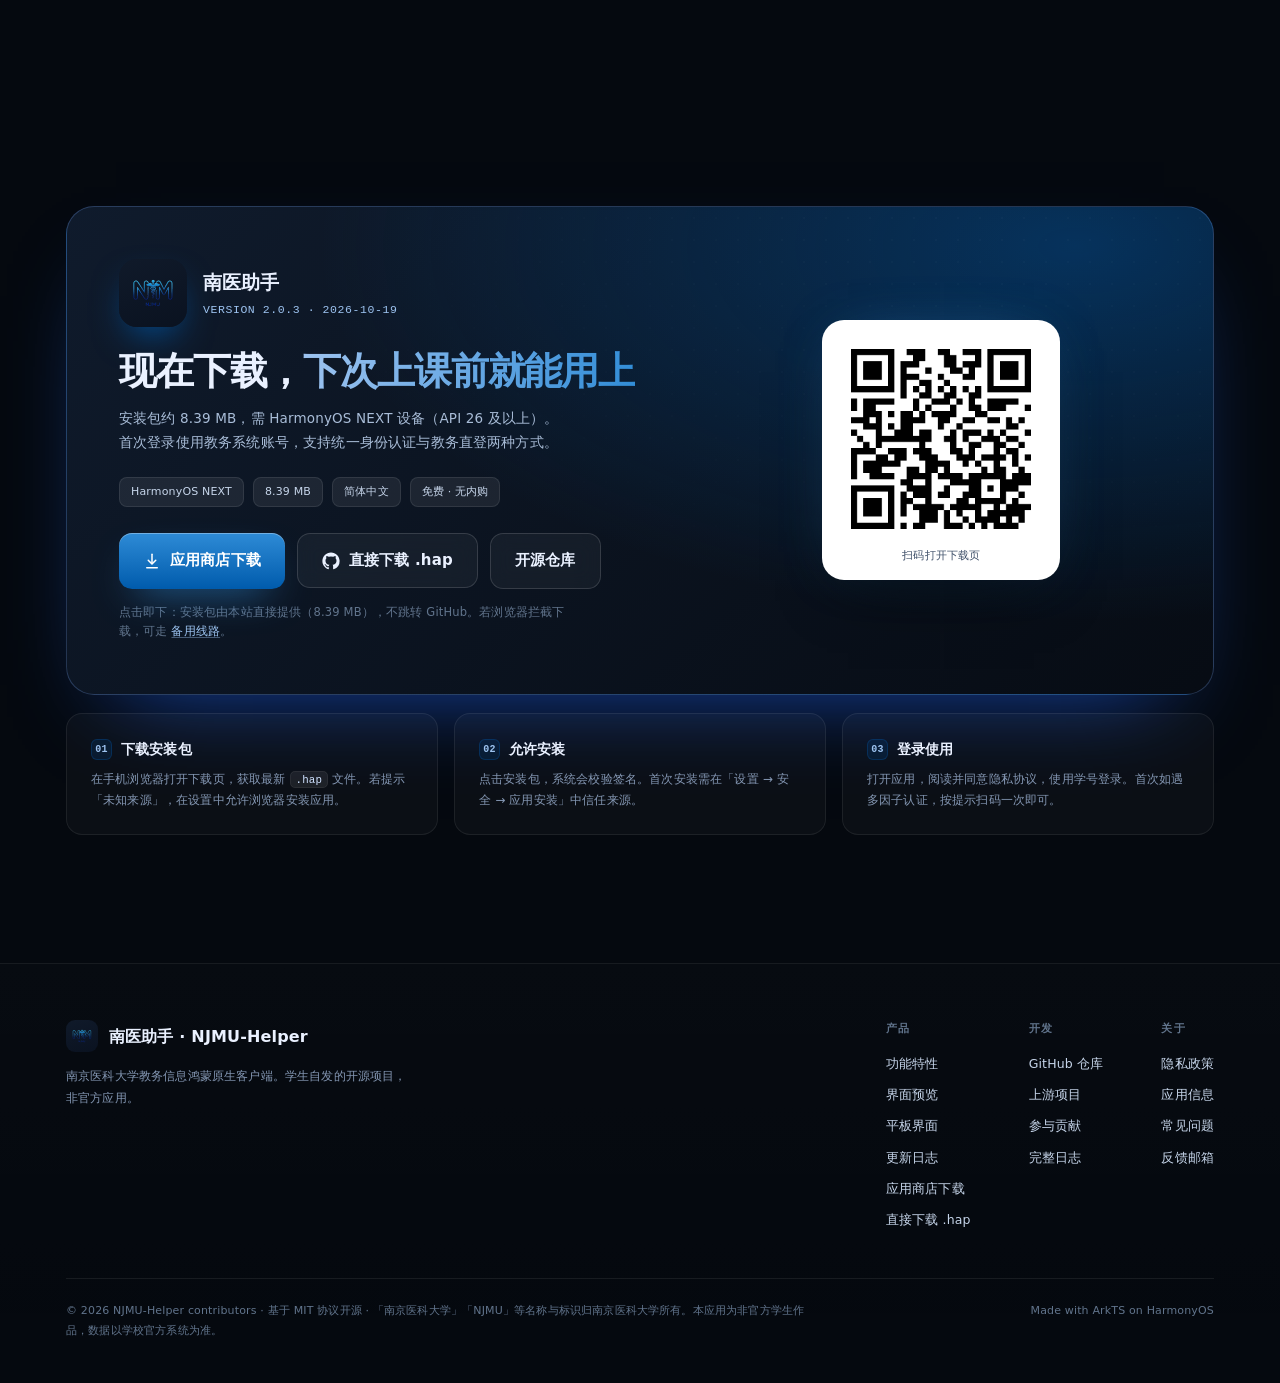
==== commit 2dee568f: "feat(site): hap 站内直下 + 四段循环动效 + 模拟点击演示" ====
--- a/docs/index.html
+++ b/docs/index.html
@@ -59,7 +59,7 @@
             <svg viewBox="0 0 24 24" fill="none" stroke="currentColor" stroke-width="2" stroke-linecap="round" stroke-linejoin="round"><path d="M12 3v12"/><path d="m7 11 5 5 5-5"/><path d="M5 21h14"/></svg>
             下载 v2.0.3
           </a>
-          <a class="btn btn-ghost" href="https://github.com/xiopeng32-ai/NJMU-Helper/releases/download/v2.0.3/NJMU-Helper-2.0.3.hap" target="_blank" rel="noopener">
+          <a class="btn btn-ghost" href="assets/download/NJMU-Helper-2.0.3.hap" download="NJMU-Helper-2.0.3.hap">
             <svg viewBox="0 0 24 24" fill="currentColor"><path d="M12 .5C5.73.5.5 5.73.5 12c0 5.08 3.29 9.39 7.86 10.91.58.11.79-.25.79-.55 0-.27-.01-1.17-.02-2.12-3.2.7-3.88-1.36-3.88-1.36-.52-1.33-1.28-1.69-1.28-1.69-1.05-.72.08-.7.08-.7 1.16.08 1.77 1.19 1.77 1.19 1.03 1.77 2.7 1.26 3.36.96.1-.75.4-1.26.72-1.55-2.55-.29-5.24-1.28-5.24-5.68 0-1.26.45-2.29 1.19-3.1-.12-.29-.52-1.46.11-3.05 0 0 .96-.31 3.15 1.18a10.9 10.9 0 0 1 5.74 0c2.18-1.49 3.14-1.18 3.14-1.18.63 1.59.23 2.76.12 3.05.74.81 1.19 1.84 1.19 3.1 0 4.42-2.7 5.38-5.26 5.66.42.36.79 1.07.79 2.16 0 1.56-.01 2.82-.01 3.2 0 .31.21.67.8.55A11.51 11.51 0 0 0 23.5 12C23.5 5.73 18.27.5 12 .5z"/></svg>
             GitHub 直装
           </a>
@@ -205,6 +205,7 @@
             <svg viewBox="0 0 24 24" fill="none" stroke="currentColor" stroke-width="2" stroke-linecap="round" stroke-linejoin="round"><path d="M8 12h8M5 9l-3 3 3 3M19 9l3 3-3 3"/></svg>
             左右滑动换屏
           </div>
+          <span class="demo-cursor" aria-hidden="true"></span>
         </div>
 
         <div class="demo-side">
@@ -299,16 +300,17 @@
               <svg viewBox="0 0 24 24" fill="none" stroke="currentColor" stroke-width="2" stroke-linecap="round" stroke-linejoin="round"><path d="M12 3v12"/><path d="m7 11 5 5 5-5"/><path d="M5 21h14"/></svg>
               应用商店下载
             </a>
-            <a class="btn btn-ghost" href="https://github.com/xiopeng32-ai/NJMU-Helper/releases/download/v2.0.3/NJMU-Helper-2.0.3.hap" target="_blank" rel="noopener">
+            <a class="btn btn-ghost" href="assets/download/NJMU-Helper-2.0.3.hap" download="NJMU-Helper-2.0.3.hap">
               <svg viewBox="0 0 24 24" fill="currentColor"><path d="M12 .5C5.73.5.5 5.73.5 12c0 5.08 3.29 9.39 7.86 10.91.58.11.79-.25.79-.55 0-.27-.01-1.17-.02-2.12-3.2.7-3.88-1.36-3.88-1.36-.52-1.33-1.28-1.69-1.28-1.69-1.05-.72.08-.7.08-.7 1.16.08 1.77 1.19 1.77 1.19 1.03 1.77 2.7 1.26 3.36.96.1-.75.4-1.26.72-1.55-2.55-.29-5.24-1.28-5.24-5.68 0-1.26.45-2.29 1.19-3.1-.12-.29-.52-1.46.11-3.05 0 0 .96-.31 3.15 1.18a10.9 10.9 0 0 1 5.74 0c2.18-1.49 3.14-1.18 3.14-1.18.63 1.59.23 2.76.12 3.05.74.81 1.19 1.84 1.19 3.1 0 4.42-2.7 5.38-5.26 5.66.42.36.79 1.07.79 2.16 0 1.56-.01 2.82-.01 3.2 0 .31.21.67.8.55A11.51 11.51 0 0 0 23.5 12C23.5 5.73 18.27.5 12 .5z"/></svg>
-              GitHub 直装 .hap
+              直接下载 .hap
             </a>
             <a class="btn btn-ghost" id="repoBtn2" href="#" target="_blank" rel="noopener">开源仓库</a>
           </div>
+          <p class="dl-note">点击即下：安装包由本站直接提供（8.39&nbsp;MB），不跳转 GitHub。若浏览器拦截下载，可走 <a href="https://github.com/xiopeng32-ai/NJMU-Helper/releases/download/v2.0.3/NJMU-Helper-2.0.3.hap" target="_blank" rel="noopener">备用线路</a>。</p>
         </div>
         <div class="dl-right">
           <div class="qr">
-            <img src="assets/qr.png" alt="扫码打开南医助手下载页" width="440" height="440" loading="lazy" />
+            <img src="assets/qr.png" alt="扫码打开南医助手下载页" width="600" height="600" loading="lazy" />
             <span>扫码打开下载页</span>
           </div>
         </div>
@@ -337,7 +339,7 @@
           <a href="shots.html#tablet">平板界面</a>
           <a href="opensource.html#changelog">更新日志</a>
           <a href="https://www.sydxky.cn/detail.php?id=1034" target="_blank" rel="noopener">应用商店下载</a>
-          <a href="https://github.com/xiopeng32-ai/NJMU-Helper/releases/download/v2.0.3/NJMU-Helper-2.0.3.hap" target="_blank" rel="noopener">GitHub 直装 .hap</a>
+          <a href="assets/download/NJMU-Helper-2.0.3.hap" download="NJMU-Helper-2.0.3.hap">直接下载 .hap</a>
         </div>
         <div class="foot-col"><h5>开发</h5>
           <a id="repoBtn3" href="#" target="_blank" rel="noopener">GitHub 仓库</a>
--- a/docs/assets/style.css
+++ b/docs/assets/style.css
@@ -1005,6 +1005,9 @@
   background:rgba(255,255,255,.07);border:1px solid rgba(255,255,255,.09);
 }
 .dl-btns{display:flex;flex-wrap:wrap;gap:12px}
+.dl-note{margin-top:14px;font-size:11.5px;color:var(--dim);line-height:1.7;max-width:460px}
+.dl-note a{color:var(--b3);text-decoration:underline;text-underline-offset:2px;text-decoration-color:rgba(157,195,240,.4)}
+.dl-note a:hover{color:#fff}
 .dl-right{position:relative;z-index:2;display:flex;justify-content:center}
 .qr{
   width:238px;padding:20px 20px 14px;border-radius:22px;background:#fff;
@@ -1104,6 +1107,164 @@
 .js .rv-b.in{filter:blur(0)}
 
 /* ---------- responsive ---------- */
+/* ---------- 循环动效（GIF 式展示） ---------- */
+.gif-grid{display:grid;grid-template-columns:repeat(2,1fr);gap:38px 26px;margin-top:52px}
+.gif-card{margin:0;display:flex;flex-direction:column;gap:16px}
+.gif-stage{
+  position:relative;aspect-ratio:16/10;border-radius:20px;overflow:hidden;
+  border:1px solid var(--line-2);padding:30px;
+  display:flex;flex-direction:column;justify-content:center;
+  background:
+    radial-gradient(80% 100% at 18% 0%,rgba(0,91,172,.3),transparent 62%),
+    linear-gradient(150deg,#0e1a2b,#070d16);
+  transition:border-color .4s,transform .5s var(--ease),box-shadow .5s;
+}
+.gif-card:hover .gif-stage{
+  border-color:rgba(157,195,240,.34);transform:translateY(-4px);
+  box-shadow:0 32px 74px -42px rgba(0,91,172,.95);
+}
+.gif-stage::after{
+  content:"";position:absolute;inset:0;pointer-events:none;
+  background-image:radial-gradient(rgba(255,255,255,.07) 1px,transparent 1px);
+  background-size:22px 22px;opacity:.3;
+  -webkit-mask-image:radial-gradient(ellipse at 30% 0%,#000,transparent 66%);
+  mask-image:radial-gradient(ellipse at 30% 0%,#000,transparent 66%);
+}
+.gif-stage.is-center{align-items:center;justify-content:center;text-align:center}
+.gif-rec{
+  position:absolute;top:13px;left:15px;z-index:3;display:inline-flex;align-items:center;gap:6px;
+  font-family:var(--mono);font-size:9px;letter-spacing:.16em;color:#8fa8c6;
+}
+.gif-rec i{width:6px;height:6px;border-radius:50%;background:#2e8bd6;box-shadow:0 0 8px #2e8bd6;animation:recBlink 1.8s ease-in-out infinite}
+@keyframes recBlink{0%,100%{opacity:.3}50%{opacity:1}}
+
+/* 01 课程表 */
+.gif-week{display:flex;flex-direction:column;gap:8px;position:relative;z-index:2}
+.gif-week-h{display:flex;align-items:center;gap:7px;font-size:9.5px;color:var(--dim);margin-bottom:1px}
+.gif-week-h b{font-size:10.5px;color:var(--b3);font-family:var(--mono);letter-spacing:.06em;margin-right:auto}
+.gif-week-h i{width:17px;height:17px;border-radius:5px;display:grid;place-items:center;font-style:normal;background:rgba(255,255,255,.05);border:1px solid var(--line)}
+.gif-course{
+  display:flex;flex-direction:column;gap:2px;padding:8px 11px;border-radius:9px;opacity:0;
+  background:rgba(255,255,255,.045);border:1px solid var(--line);border-left:2px solid rgba(46,139,214,.5);
+  animation:courseLoop 4.6s var(--d,0ms) infinite;
+}
+.gif-course b{font-size:11.5px;color:#e6f0ff;font-weight:600}
+.gif-course span{font-size:9px;color:var(--dim);font-family:var(--mono)}
+.gif-course.is-hot{background:rgba(0,91,172,.24);border-color:rgba(46,139,214,.46);border-left-color:var(--b3);box-shadow:0 0 22px -12px rgba(46,139,214,.9)}
+@keyframes courseLoop{
+  0%{opacity:0;transform:translateX(-16px)}
+  10%,74%{opacity:1;transform:none}
+  86%,100%{opacity:0;transform:translateX(12px)}
+}
+
+/* 02 绩点环 */
+.gif-ring{width:146px;height:146px;overflow:visible}
+.gif-ring .r-track{fill:none;stroke:rgba(255,255,255,.09);stroke-width:8}
+.gif-ring .r-val{
+  fill:none;stroke:#3f9ae8;stroke-width:8;stroke-linecap:round;
+  stroke-dasharray:314.16;stroke-dashoffset:314.16;
+  transform:rotate(-90deg);transform-origin:60px 60px;
+  animation:gpaLoop 4.6s ease-out infinite;
+  filter:drop-shadow(0 0 10px rgba(46,139,214,.55));
+}
+@keyframes gpaLoop{0%{stroke-dashoffset:314.16}58%{stroke-dashoffset:78}84%{stroke-dashoffset:78}100%{stroke-dashoffset:314.16}}
+.gif-gpa{position:absolute;inset:0;z-index:2;display:flex;flex-direction:column;align-items:center;justify-content:center;gap:1px;pointer-events:none}
+.gif-gpa b{font-family:var(--mono);font-size:27px;letter-spacing:-.03em;color:#eaf4ff;line-height:1}
+.gif-gpa span{font-size:9px;letter-spacing:.1em;color:var(--dim);text-transform:uppercase}
+
+/* 03 抢课 */
+.gif-grab-btn{
+  position:relative;z-index:2;padding:9px 24px;border-radius:10px;
+  font-size:12.5px;font-weight:650;color:#fff;
+  background:linear-gradient(180deg,#2e8bd6,#005bac);
+  box-shadow:0 14px 28px -16px rgba(46,139,214,.95),inset 0 1px 0 rgba(255,255,255,.28);
+  animation:grabTap 5.2s ease-in-out infinite;
+}
+@keyframes grabTap{0%,10%{transform:scale(1)}14%{transform:scale(.93)}19%{transform:scale(1.02)}25%,100%{transform:scale(1)}}
+.gif-rip{
+  position:absolute;inset:0;border-radius:10px;border:1.5px solid rgba(157,195,240,.9);
+  opacity:0;animation:grabRip 5.2s ease-out infinite;
+}
+@keyframes grabRip{
+  0%,13%{opacity:0;transform:scale(.96)}
+  16%{opacity:.85;transform:scale(1)}
+  42%{opacity:0;transform:scale(1.55)}
+  100%{opacity:0;transform:scale(1.55)}
+}
+.gif-bar{position:relative;z-index:2;width:62%;max-width:210px;height:5px;border-radius:99px;background:rgba(255,255,255,.09);margin-top:16px;overflow:hidden}
+.gif-bar i{display:block;height:100%;width:0;border-radius:99px;background:linear-gradient(90deg,#2e8bd6,#9dc3f0);animation:grabBar 5.2s ease-in-out infinite}
+@keyframes grabBar{0%,16%{width:0}60%,86%{width:100%}100%{width:0}}
+.gif-ok{margin-top:12px;font-size:10.5px;color:#8fe3b8;opacity:0;animation:grabOk 5.2s ease-out infinite}
+.gif-ok::before{content:"✓ "}
+@keyframes grabOk{
+  0%,62%{opacity:0;transform:translateY(4px)}
+  69%,90%{opacity:1;transform:none}
+  100%{opacity:0;transform:none}
+}
+
+/* 04 主题切换 */
+.gif-panel{
+  position:relative;z-index:2;width:74%;max-width:250px;padding:14px;border-radius:14px;
+  background:#0d1725;border:1px solid rgba(255,255,255,.12);
+  animation:panelTheme 6s ease-in-out infinite;
+}
+.gif-panel-h{display:flex;align-items:center;gap:8px;margin-bottom:12px}
+.gif-panel-h i{width:24px;height:24px;border-radius:8px;background:linear-gradient(160deg,#2e8bd6,#005bac)}
+.gif-panel-h b{width:56px;height:6px;border-radius:99px;background:rgba(255,255,255,.18);animation:panelLine 6s ease-in-out infinite}
+.gif-lines{display:flex;flex-direction:column;gap:7px}
+.gif-lines i{height:6px;border-radius:99px;background:rgba(255,255,255,.14);animation:panelLine 6s ease-in-out infinite}
+.gif-switch{
+  margin-top:14px;width:44px;height:22px;border-radius:99px;position:relative;
+  background:rgba(255,255,255,.14);animation:switchBg 6s ease-in-out infinite;
+}
+.gif-switch b{
+  position:absolute;top:3px;left:3px;width:16px;height:16px;border-radius:50%;background:#9dc3f0;
+  animation:knobMove 6s cubic-bezier(.4,0,.2,1) infinite;
+}
+@keyframes panelTheme{
+  0%,36%{background:#0d1725;border-color:rgba(255,255,255,.12)}
+  50%,86%{background:#eef5fd;border-color:rgba(0,91,172,.22)}
+  100%{background:#0d1725;border-color:rgba(255,255,255,.12)}
+}
+@keyframes panelLine{
+  0%,36%{background:rgba(255,255,255,.16)}
+  50%,86%{background:rgba(9,26,45,.18)}
+  100%{background:rgba(255,255,255,.16)}
+}
+@keyframes switchBg{
+  0%,36%{background:rgba(255,255,255,.14)}
+  50%,86%{background:rgba(0,91,172,.22)}
+  100%{background:rgba(255,255,255,.14)}
+}
+@keyframes knobMove{
+  0%,36%{transform:translateX(0);background:#9dc3f0}
+  50%,86%{transform:translateX(22px);background:#005bac}
+  100%{transform:translateX(0);background:#9dc3f0}
+}
+
+.gif-card figcaption{display:flex;gap:13px;align-items:flex-start}
+.gif-card h4{font-size:15.5px;color:#eaf2ff;margin-bottom:5px}
+.gif-card figcaption p{font-size:12.5px;color:var(--muted);line-height:1.66}
+.gif-note{
+  display:inline-flex;align-items:center;gap:8px;margin-top:30px;
+  font-size:11.5px;color:var(--muted);padding:8px 14px;border-radius:99px;
+  border:1px solid var(--line);background:rgba(255,255,255,.03);
+}
+.gif-note i{width:6px;height:6px;border-radius:50%;background:#2e8bd6;box-shadow:0 0 8px #2e8bd6}
+.gif-card:hover .gif-stage,.gif-card:hover .gif-stage *{animation-play-state:paused}
+
+/* 演示光标 */
+.demo-cursor{
+  position:absolute;left:0;top:0;width:26px;height:26px;margin:-13px 0 0 -13px;border-radius:50%;
+  border:2px solid rgba(255,255,255,.88);background:rgba(157,195,240,.2);
+  box-shadow:0 0 0 6px rgba(46,139,214,.16),0 8px 20px rgba(0,0,0,.55);
+  opacity:0;pointer-events:none;z-index:5;
+  transition:left .45s var(--ease),top .45s var(--ease),opacity .3s,transform .16s;
+}
+.demo-cursor.is-tap{transform:scale(.7);background:rgba(255,255,255,.55)}
+@keyframes dockTap{0%{box-shadow:0 0 0 0 rgba(157,195,240,.55)}100%{box-shadow:0 0 0 15px rgba(157,195,240,0)}}
+.dock-item.is-tap{animation:dockTap .62s ease-out}
+
 @media (max-width:1080px){
   :root{--sec-pad:104px}
   .hero-grid{grid-template-columns:1fr;gap:20px}
@@ -1164,6 +1325,8 @@
   .gallery{grid-template-columns:1fr;gap:36px}
   .tech{grid-template-columns:1fr}
   .detail-grid{grid-template-columns:1fr}
+  .gif-grid{grid-template-columns:1fr;gap:30px}
+  .gif-stage{padding:24px;aspect-ratio:16/11}
   .steps{grid-template-columns:1fr}
   .specs{grid-template-columns:1fr}
   .sec-head{margin-bottom:36px}
@@ -1214,4 +1377,9 @@
   .term-body .ln{opacity:1;transform:none}
   .js .card .bars div{transform:scaleY(1)}
   .spot{display:none}
-}
+  .gif-course{opacity:1;transform:none}
+  .gif-bar i{width:100%}
+  .gif-ok{opacity:1;transform:none}
+  .gif-ring .r-val{stroke-dashoffset:78}
+  .demo-cursor{display:none}
+}
